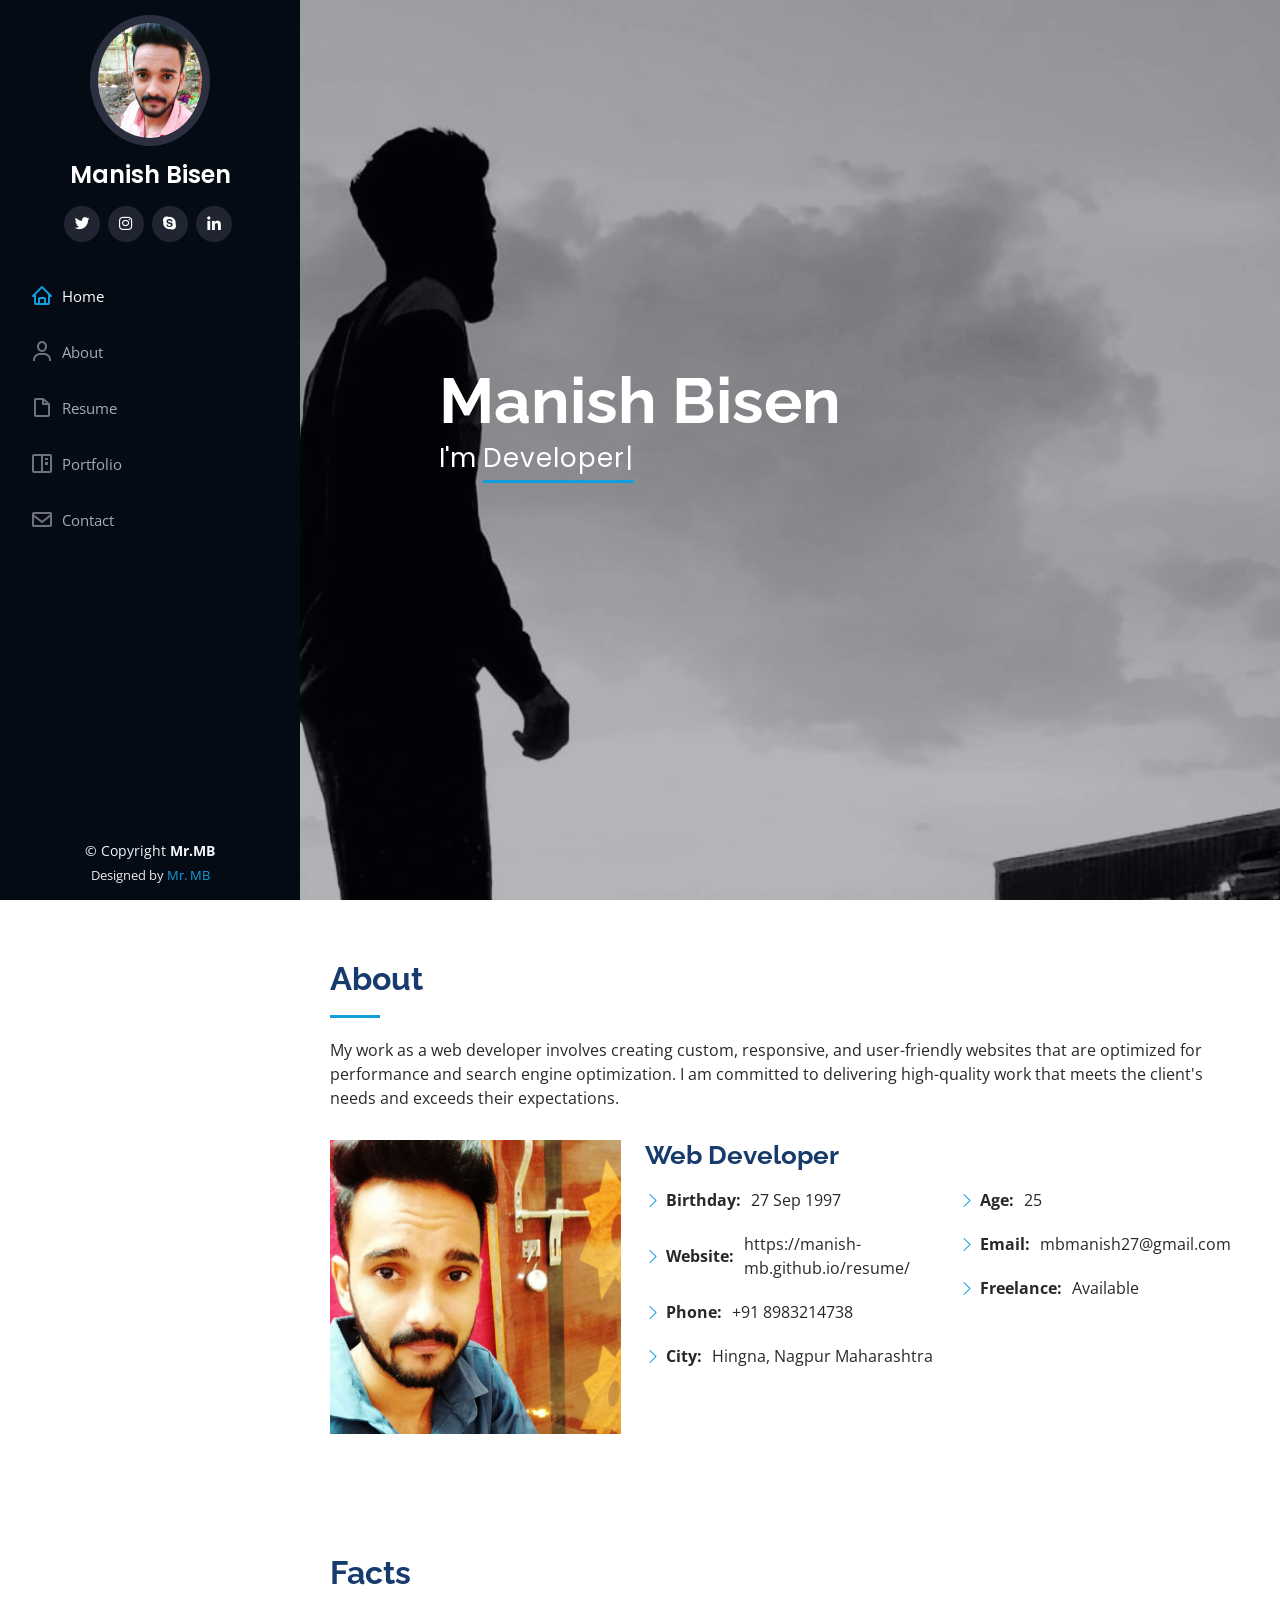
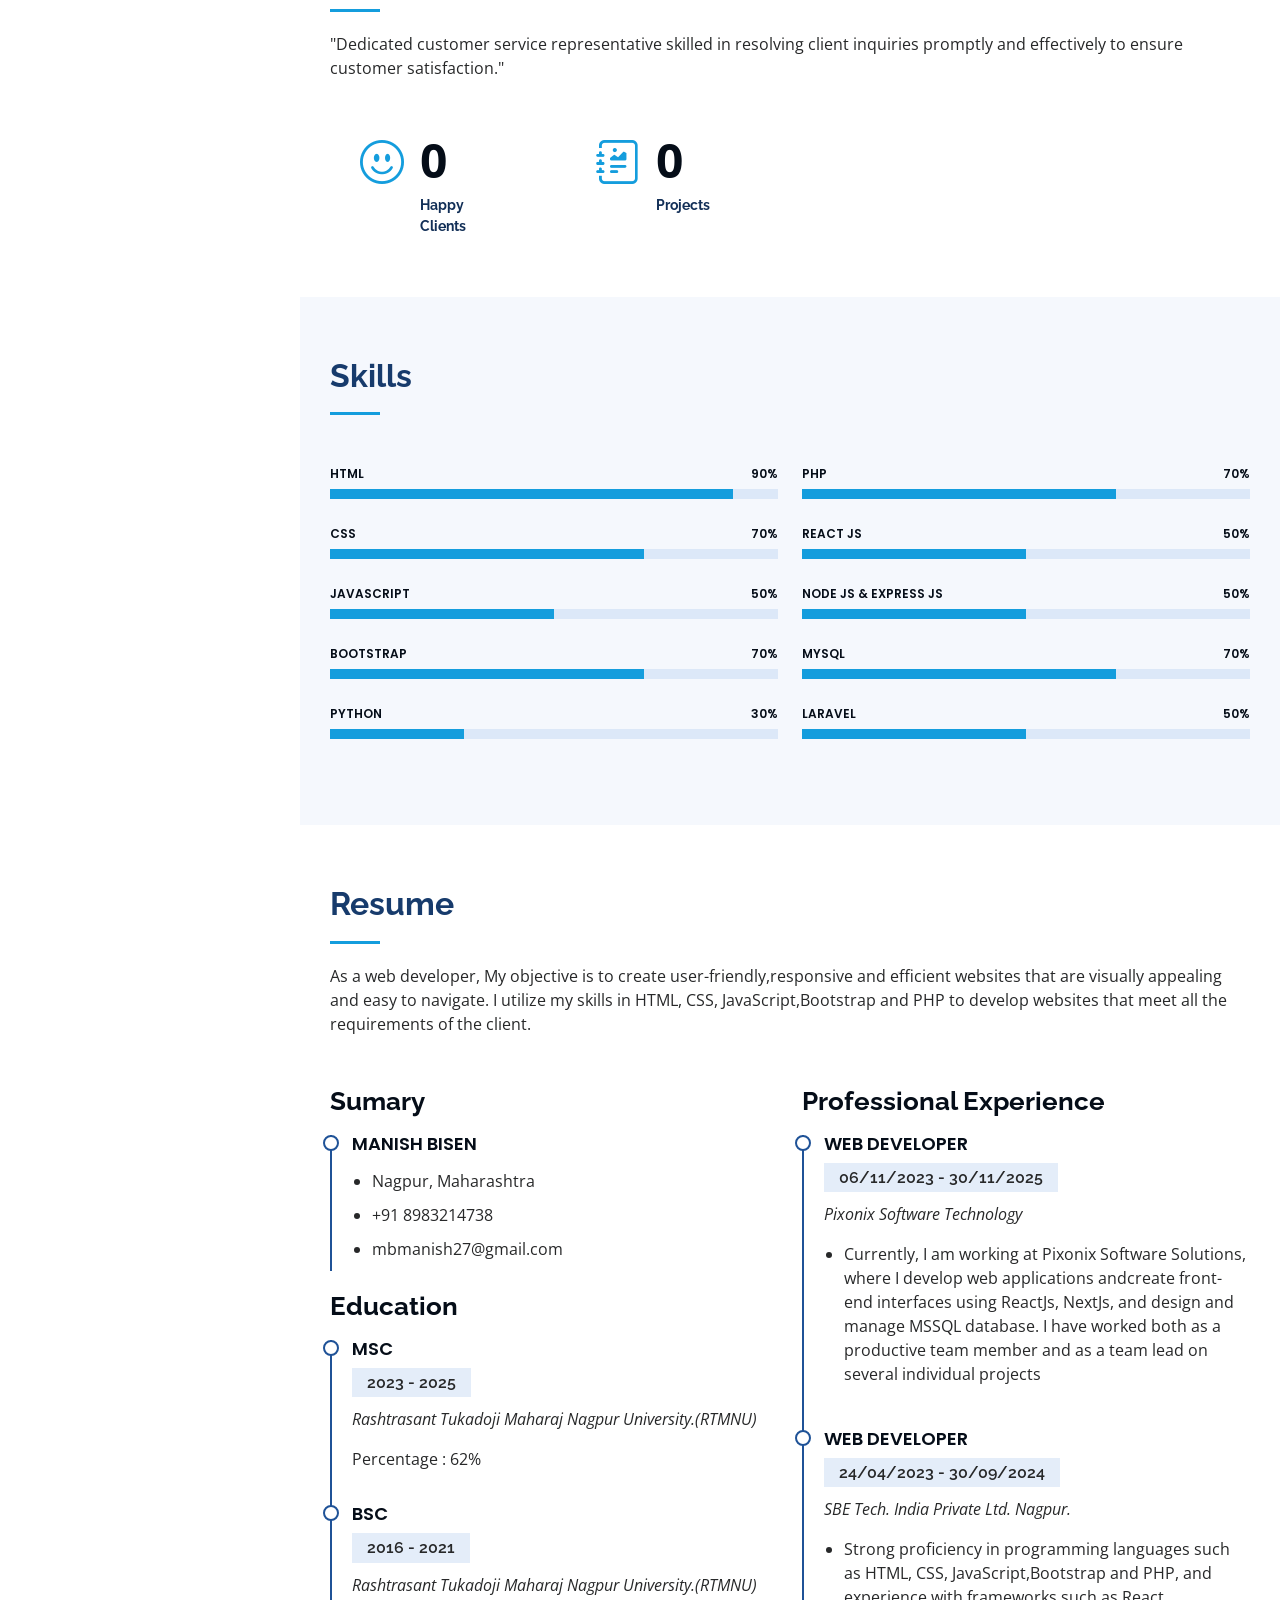
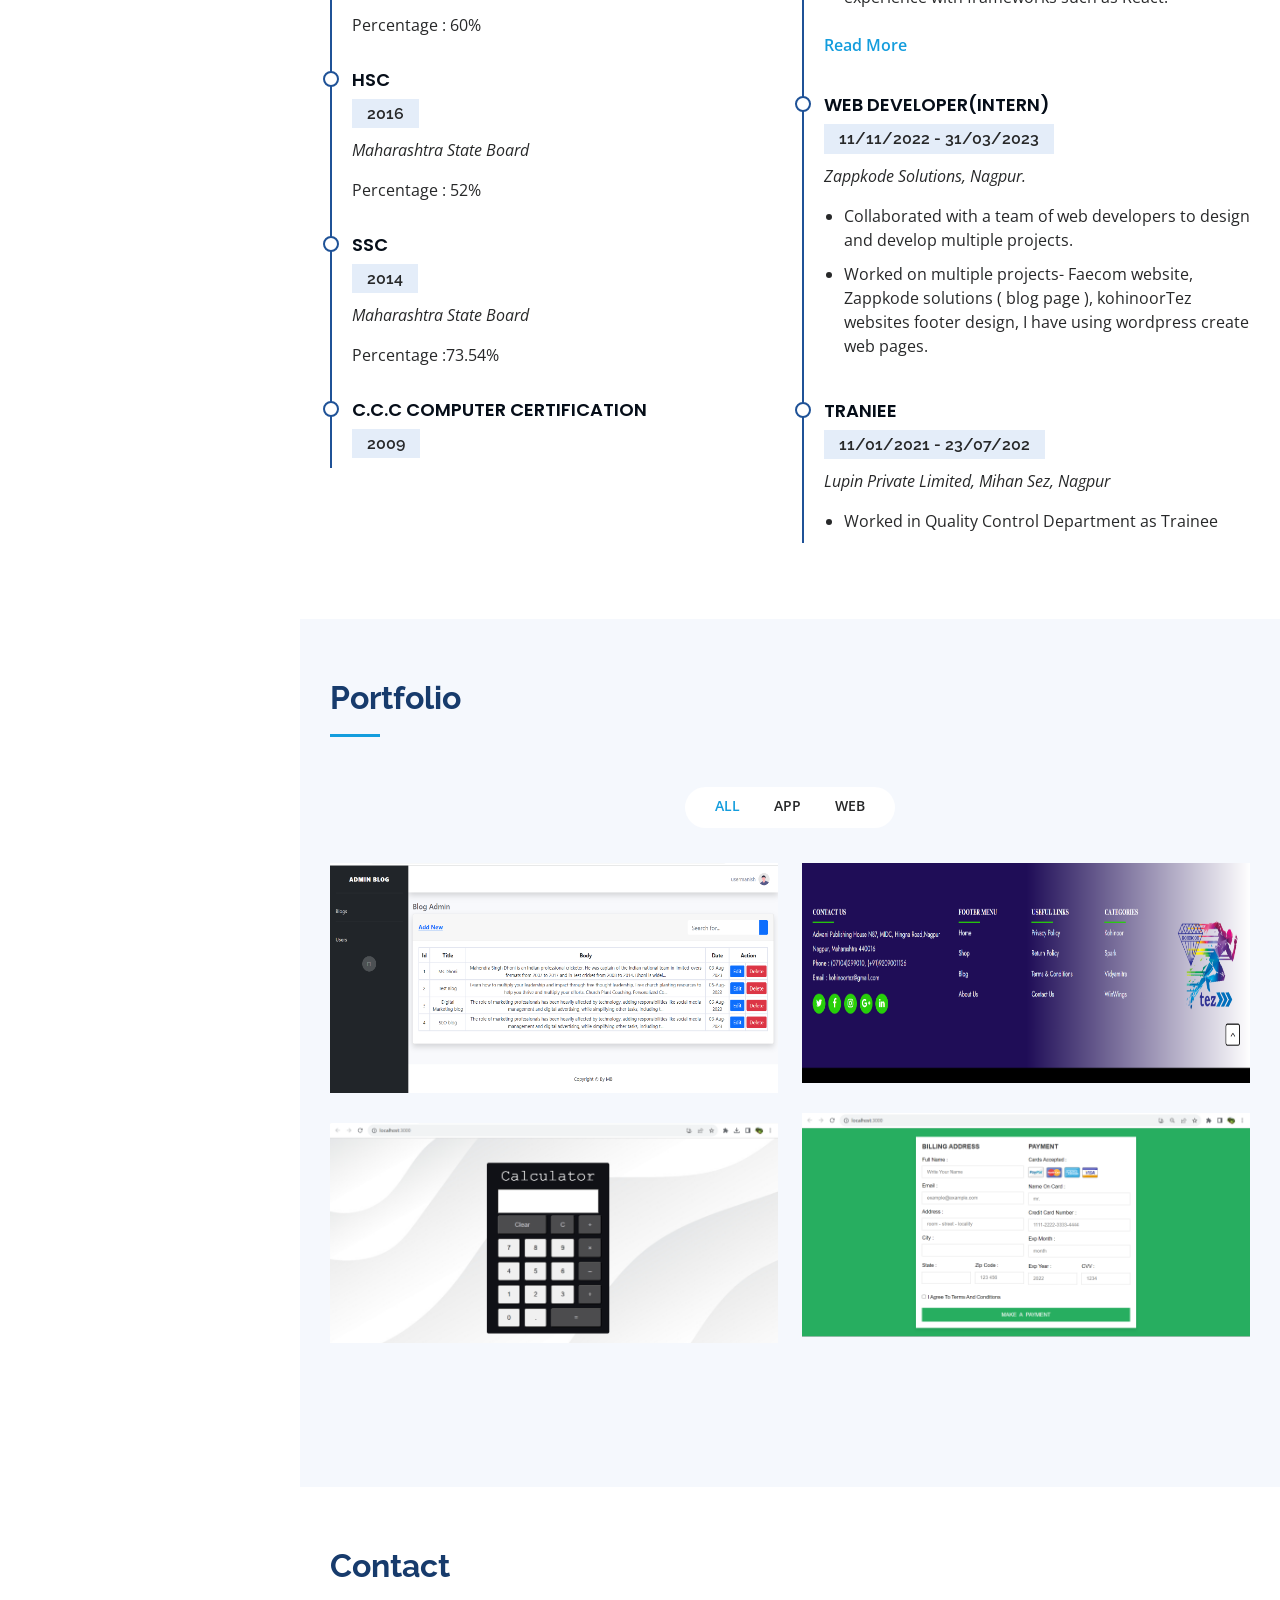
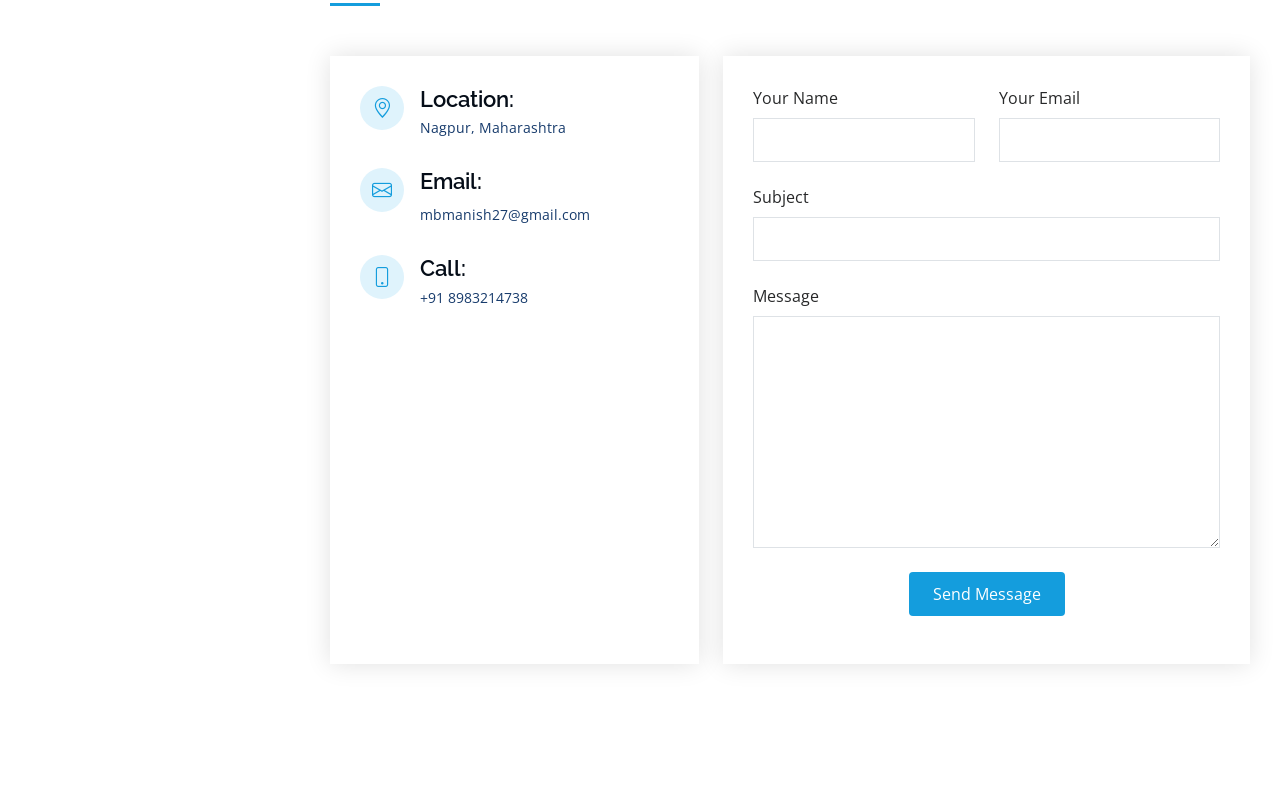
==== index.html @ 781cf6ee "new read more button add" ====
<!DOCTYPE html>
<html lang="en">

<head>
  <meta charset="utf-8">
  <meta content="width=device-width, initial-scale=1.0" name="viewport">

  <title>Manish Bisen Portfolio</title>
  <meta content="" name="description">
  <meta content="" name="keywords">

  <!-- Favicons -->
  <link href="./assets/img/manilogo.png" rel="icon">
  <link href="./assets/img/manilogo.png" rel="apple-touch-icon">

  <!-- Google Fonts -->
  <link
    href="https://fonts.googleapis.com/css?family=Open+Sans:300,300i,400,400i,600,600i,700,700i|Raleway:300,300i,400,400i,500,500i,600,600i,700,700i|Poppins:300,300i,400,400i,500,500i,600,600i,700,700i"
    rel="stylesheet">

  <!-- Vendor CSS Files -->
  <link href="assets/vendor/aos/aos.css" rel="stylesheet">
  <link href="assets/vendor/bootstrap/css/bootstrap.min.css" rel="stylesheet">
  <link href="assets/vendor/bootstrap-icons/bootstrap-icons.css" rel="stylesheet">
  <link href="assets/vendor/boxicons/css/boxicons.min.css" rel="stylesheet">
  <link href="assets/vendor/glightbox/css/glightbox.min.css" rel="stylesheet">
  <link href="assets/vendor/swiper/swiper-bundle.min.css" rel="stylesheet">

  <!-- Template Main CSS File -->
  <link href="assets/css/style.css" rel="stylesheet">


</head>

<body>

  <!-- ======= Mobile nav toggle button ======= -->
  <i class="bi bi-list mobile-nav-toggle d-xl-none"></i>

  <!-- ======= Header ======= -->
  <header id="header">
    <div class="d-flex flex-column">

      <div class="profile">
        <img src="assets/img/mani1.jpg" alt="" class="img-fluid rounded-circle">
        <h1 class="text-light"><a href="index.html">Manish Bisen</a></h1>
        <div class="social-links mt-3 text-center">
          <a href="#" class="twitter"><i class="bx bxl-twitter"></i></a>
          <a href="#" class="instagram"><i class="bx bxl-instagram"></i></a>
          <a href="#" class="google-plus"><i class="bx bxl-skype"></i></a>
          <a href="https://www.linkedin.com/in/manish-bisen-a45ab424a/" class="linkedin"><i
              class="bx bxl-linkedin"></i></a>
        </div>
      </div>

      <nav id="navbar" class="nav-menu navbar">
        <ul>
          <li><a href="#hero" class="nav-link scrollto active"><i class="bx bx-home"></i> <span>Home</span></a></li>
          <li><a href="#about" class="nav-link scrollto"><i class="bx bx-user"></i> <span>About</span></a></li>
          <li><a href="#resume" class="nav-link scrollto"><i class="bx bx-file-blank"></i> <span>Resume</span></a></li>
          <li><a href="#portfolio" class="nav-link scrollto"><i class="bx bx-book-content"></i>
              <span>Portfolio</span></a></li>
          <li><a href="#contact" class="nav-link scrollto"><i class="bx bx-envelope"></i> <span>Contact</span></a></li>
        </ul>
      </nav><!-- .nav-menu -->
    </div>
  </header><!-- End Header -->

  <!-- ======= Hero Section ======= -->
  <section id="hero" class="d-flex flex-column justify-content-center align-items-center">
    <div class="hero-container" data-aos="fade-in">
      <h1>Manish Bisen</h1>
      <p>I'm <span class="typed" data-typed-items=" Developer, Freelancer "></span></p>
    </div>
  </section><!-- End Hero -->

  <main id="main">

    <!-- ======= About Section ======= -->
    <section id="about" class="about">
      <div class="container">

        <div class="section-title">
          <h2>About</h2>
          <p>My work as a web developer involves creating custom, responsive, and user-friendly websites that are
            optimized for performance and search engine optimization. I am committed to delivering high-quality work
            that meets the client's needs and exceeds their expectations.</p>
        </div>

        <div class="row">
          <div class="col-lg-4" data-aos="fade-right">
            <img src="assets/img/img.jpg" class="img-fluid" alt="" style="height">
          </div>
          <div class="col-lg-8 pt-4 pt-lg-0 content" data-aos="fade-left">
            <h3> Web Developer</h3>
            <p class="fst-italic">

            </p>
            <div class="row">
              <div class="col-lg-6">
                <ul>
                  <li><i class="bi bi-chevron-right"></i> <strong>Birthday:</strong> <span>27 Sep 1997</span></li>
                  <li><i class="bi bi-chevron-right"></i> <strong>Website:</strong>
                    <span>https://manish-mb.github.io/resume/</span></li>
                  <li><i class="bi bi-chevron-right"></i> <strong>Phone:</strong> <span>+91 8983214738</span></li>
                  <li><i class="bi bi-chevron-right"></i> <strong>City:</strong> <span>Hingna, Nagpur Maharashtra</span>
                  </li>
                </ul>
              </div>
              <div class="col-lg-6">
                <ul>
                  <li><i class="bi bi-chevron-right"></i> <strong>Age:</strong> <span>25</span></li>
                  <!-- <li><i class="bi bi-chevron-right"></i> <strong>Degree:</strong> <span>Bsc</span></li> -->
                  <li><i class="bi bi-chevron-right"></i> <strong>Email:</strong><span>mbmanish27@gmail.com</span></li>
                  <li><i class="bi bi-chevron-right"></i> <strong>Freelance:</strong> <span>Available</span></li>
                </ul>
              </div>
            </div>
            <p>

            </p>
          </div>
        </div>

      </div>
    </section><!-- End About Section -->

    <!-- ======= Facts Section ======= -->
    <section id="facts" class="facts">
      <div class="container">

        <div class="section-title">
          <h2>Facts</h2>
          <p>"Dedicated customer service representative skilled in resolving client inquiries promptly and effectively
            to ensure customer satisfaction." </p>
        </div>

        <div class="row no-gutters">

          <div class="col-lg-3 col-md-6 d-md-flex align-items-md-stretch" data-aos="fade-up">
            <div class="count-box">
              <i class="bi bi-emoji-smile"></i>
              <span data-purecounter-start="0" data-purecounter-end="12" data-purecounter-duration="1"
                class="purecounter"></span>
              <p><strong>Happy Clients</strong></p>
            </div>
          </div>

          <div class="col-lg-3 col-md-6 d-md-flex align-items-md-stretch" data-aos="fade-up" data-aos-delay="100">
            <div class="count-box">
              <i class="bi bi-journal-richtext"></i>
              <span data-purecounter-start="0" data-purecounter-end="7" data-purecounter-duration="1"
                class="purecounter"></span>
              <p><strong>Projects</strong> </p>
            </div>
          </div>


        </div>

      </div>
    </section><!-- End Facts Section -->

    <!-- ======= Skills Section ======= -->
    <section id="skills" class="skills section-bg">
      <div class="container">

        <div class="section-title">
          <h2>Skills</h2>
          <p></p>
        </div>

        <div class="row skills-content">

          <div class="col-lg-6" data-aos="fade-up">

            <div class="progress">
              <span class="skill">HTML <i class="val">90%</i></span>
              <div class="progress-bar-wrap">
                <div class="progress-bar" role="progressbar" aria-valuenow="90" aria-valuemin="0" aria-valuemax="100">
                </div>
              </div>
            </div>

            <div class="progress">
              <span class="skill">CSS <i class="val">70%</i></span>
              <div class="progress-bar-wrap">
                <div class="progress-bar" role="progressbar" aria-valuenow="70" aria-valuemin="0" aria-valuemax="100">
                </div>
              </div>
            </div>

            <div class="progress">
              <span class="skill">JavaScript <i class="val">50%</i></span>
              <div class="progress-bar-wrap">
                <div class="progress-bar" role="progressbar" aria-valuenow="50" aria-valuemin="0" aria-valuemax="100">
                </div>
              </div>
            </div>

            <div class="progress">
              <span class="skill">Bootstrap <i class="val">70%</i></span>
              <div class="progress-bar-wrap">
                <div class="progress-bar" role="progressbar" aria-valuenow="70" aria-valuemin="0" aria-valuemax="100">
                </div>
              </div>
            </div>

            <div class="progress">
              <span class="skill">Python <i class="val">30%</i></span>
              <div class="progress-bar-wrap">
                <div class="progress-bar" role="progressbar" aria-valuenow="30" aria-valuemin="0" aria-valuemax="100">
                </div>
              </div>
            </div>

          </div>

          <div class="col-lg-6" data-aos="fade-up" data-aos-delay="100">

            <div class="progress">
              <span class="skill">PHP <i class="val">70%</i></span>
              <div class="progress-bar-wrap">
                <div class="progress-bar" role="progressbar" aria-valuenow="70" aria-valuemin="0" aria-valuemax="100">
                </div>
              </div>
            </div>

            <div class="progress">
              <span class="skill">React Js<i class="val">50%</i></span>
              <div class="progress-bar-wrap">
                <div class="progress-bar" role="progressbar" aria-valuenow="50" aria-valuemin="0" aria-valuemax="100">
                </div>
              </div>
            </div>

            <div class="progress">
              <span class="skill">Node Js & Express Js <i class="val">50%</i></span>
              <div class="progress-bar-wrap">
                <div class="progress-bar" role="progressbar" aria-valuenow="50" aria-valuemin="0" aria-valuemax="100">
                </div>
              </div>
            </div>

            <div class="progress">
              <span class="skill">MySql<i class="val">70%</i></span>
              <div class="progress-bar-wrap">
                <div class="progress-bar" role="progressbar" aria-valuenow="70" aria-valuemin="0" aria-valuemax="100">
                </div>
              </div>
            </div>

            <div class="progress">
              <span class="skill">Laravel<i class="val">50%</i></span>
              <div class="progress-bar-wrap">
                <div class="progress-bar" role="progressbar" aria-valuenow="50" aria-valuemin="0" aria-valuemax="100">
                </div>
              </div>
            </div>

          </div>

        </div>

      </div>
    </section><!-- End Skills Section -->

    <!-- ======= Resume Section ======= -->
    <section id="resume" class="resume">
      <div class="container">

        <div class="section-title">
          <h2>Resume</h2>
          <p>As a web developer, My objective is to create user-friendly,responsive and efficient websites that are
            visually appealing and easy to navigate. I utilize my skills in HTML, CSS, JavaScript,Bootstrap and PHP to
            develop websites that meet all the requirements of the client. </p>
        </div>

        <div class="row">
          <div class="col-lg-6" data-aos="fade-up">
            <h3 class="resume-title">Sumary</h3>
            <div class="resume-item pb-0">
              <h4>Manish Bisen</h4>
              <p><em></em></p>
              <ul>
                <li>Nagpur, Maharashtra</li>
                <li>+91 8983214738</li>
                <li>mbmanish27@gmail.com</li>
              </ul>
            </div>

            <h3 class="resume-title">Education</h3>
            <div class="resume-item">
              <h4>Msc </h4>
              <h5>2023 - 2025</h5>
              <p><em>Rashtrasant Tukadoji Maharaj Nagpur University.(RTMNU)</em></p>
              <p> Percentage : 62%</p>
            </div>
            <div class="resume-item">
              <h4>Bsc </h4>
              <h5>2016 - 2021</h5>
              <p><em>Rashtrasant Tukadoji Maharaj Nagpur University.(RTMNU)</em></p>
              <p> Percentage : 60%</p>
            </div>
            <div class="resume-item">
              <h4>HSC </h4>
              <h5>2016</h5>
              <p><em>Maharashtra State Board</em></p>
              <p> Percentage : 52%</p>
            </div>
            <div class="resume-item">
              <h4>SSC </h4>
              <h5>2014</h5>
              <p><em>Maharashtra State Board</em></p>
              <p> Percentage :73.54%</p>
            </div>
            <div class="resume-item">
              <h4>C.C.C Computer Certification</h4>
              <h5>2009</h5>
              <p><em></em></p>
              <p> </p>
            </div>
          </div>
          <div class="col-lg-6" data-aos="fade-up" data-aos-delay="100">
            <h3 class="resume-title">Professional Experience</h3>
            <div class="resume-item">
              <h4>Web Developer</h4>
              <h5>06/11/2023 - 30/11/2025</h5>
              <p><em>Pixonix Software Technology</em></p>
              <ul>
                <li>Currently, I am working at Pixonix Software Solutions, where I develop web applications andcreate
                  front-end interfaces using ReactJs, NextJs, and design and manage MSSQL database. I have worked both
                  as a productive team member and as a team lead on several individual projects </li>
                <!-- <li> Practicing in and Utilized PHP freamworks such as Laravel. </li>
                <li>Expertise in creating custom websites, including e-commerce sites, landing pages, portfolios, and blogs/blog pages, and developing responsive designs that are optimized for all devices.</li>
                <li>Passion for staying up-to-date with the latest web development trends and technologies, including emerging programming languages, frameworks, and design patterns.</li> -->
              </ul>
            </div>
            <div class="resume-item">
              <h4>Web Developer</h4>
              <h5>24/04/2023 - 30/09/2024</h5>
              <p><em>SBE Tech. India Private Ltd. Nagpur.</em></p>
              <ul id="experienceDetails" class="read-more-content">
                <li>Strong proficiency in programming languages such as HTML, CSS, JavaScript,Bootstrap and PHP, and
                  experience with frameworks such as React. </li>
                <li> Practicing in and Utilized PHP freamworks such as Laravel.</li>
                <li>Expertise in creating custom websites, including e-commerce sites, landing pages, portfolios, and
                  blogs/blog pages, and developing responsive designs that are optimized for all devices.</li>
                <li>Passion for staying up-to-date with the latest web development trends and technologies, including
                  emerging programming languages, frameworks, and design patterns.</li> 
              </ul>
              <p type="button" id="readMoreBtn" class="read-more-btn" aria-expanded="false"
                  aria-controls="experienceDetails" style="color: #149ddd;">
                  Read More
                </p>
            </div>
            <div class="resume-item">
              <h4>Web Developer(Intern)</h4>
              <h5>11/11/2022 - 31/03/2023</h5>
              <p><em>Zappkode Solutions, Nagpur.</em></p>
              <ul>
                <li> Collaborated with a team of web developers to design and develop multiple
                  projects.</li>
                <li> Worked on multiple projects- Faecom website,
                  Zappkode solutions ( blog page ), kohinoorTez websites footer design, I have using wordpress create
                  web pages. </li>
              </ul>
            </div>
            <div class="resume-item">
              <h4>Traniee</h4>
              <h5>11/01/2021 - 23/07/202</h5>
              <p><em>Lupin Private Limited, Mihan Sez, Nagpur</em></p>
              <ul>
                <li>Worked in Quality Control Department as Trainee</li>
              </ul>
            </div>
          </div>
        </div>

      </div>
    </section><!-- End Resume Section -->

    <!-- ======= Portfolio Section ======= -->
    <section id="portfolio" class="portfolio section-bg">
      <div class="container">

        <div class="section-title">
          <h2>Portfolio</h2>
          <p></p>
        </div>

        <div class="row" data-aos="fade-up">
          <div class="col-lg-12 d-flex justify-content-center">
            <ul id="portfolio-flters">
              <li data-filter="*" class="filter-active">All</li>
              <li data-filter=".filter-app">App</li>

              <li data-filter=".filter-web">Web</li>
            </ul>
          </div>
        </div>

        <div class="row portfolio-container" data-aos="fade-up" data-aos-delay="100">

          <div class="col-lg-6 col-md-6 portfolio-item filter-app">
            <div class="portfolio-wrap">
              <img src="assets/img/portfolio/admin-dashboard.png" class="img-fluid" alt=""
                style="width: 700px; height: 230px;">
              <div class="portfolio-links">
                <a href="assets/img/portfolio/portfolio-1.jpg" data-gallery="portfolioGallery"
                  class="portfolio-lightbox" title="App 1"><i class="bx bx-plus"></i></a>
                <a href="portfolio-details.html" title="More Details"><i class="bx bx-link"></i></a>
              </div>
            </div>
          </div>

          <!-- <div class="col-lg-4 col-md-6 portfolio-item filter-web">
            <div class="portfolio-wrap">
              <img src="assets/img/portfolio/portfolio-2.jpg" class="img-fluid" alt="">
              <div class="portfolio-links">
                <a href="assets/img/portfolio/portfolio-2.jpg" data-gallery="portfolioGallery" class="portfolio-lightbox" title="Web 3"><i class="bx bx-plus"></i></a>
                <a href="portfolio-details.html" title="More Details"><i class="bx bx-link"></i></a>
              </div>
            </div>
          </div> -->

          <div class="col-lg-6 col-md-6 portfolio-item filter-app">
            <div class="portfolio-wrap">
              <img src="assets/img/portfolio/kohinoortez-footer.png" class="img-fluid" alt="" style="height: 220px;">
              <div class="portfolio-links">
                <a href="" data-gallery="portfolioGallery" class="portfolio-lightbox" title="App 2"><i
                    class="bx bx-plus"></i></a>
                <a href="https://kohinoortez.com/" title="More Details"><i class="bx bx-link"></i></a>
              </div>
            </div>
          </div>

          <div class="col-lg-6 col-md-6 portfolio-item filter-card">
            <div class="portfolio-wrap">
              <img src="assets/img/portfolio/react-invoice.png" class="img-fluid" alt="">
              <div class="portfolio-links">
                <a href="" data-gallery="portfolioGallery" class="portfolio-lightbox" title="Card 2"><i
                    class="bx bx-plus"></i></a>
                <a href="" title="More Details"><i class="bx bx-link"></i></a>
              </div>
            </div>
          </div>

          <div class="col-lg-6 col-md-6 portfolio-item filter-web">
            <div class="portfolio-wrap">
              <img src="assets/img/portfolio/react-calculator.png" class="img-fluid" alt=""
                style="width: 600px; height: 220px;">
              <div class="portfolio-links">
                <a href="assets/img/portfolio/react-calculator.png" data-gallery="portfolioGallery"
                  class="portfolio-lightbox" title="App 2"><i class="bx bx-plus"></i></a>
                <a href="https://react-js-calculator-beige.vercel.app/" target="_blank" title="More Details"><i
                    class="bx bx-link"></i></a>
              </div>
            </div>
          </div>

          <!--  <div class="col-lg-4 col-md-6 portfolio-item filter-app">
            <div class="portfolio-wrap">
              <img src="assets/img/portfolio/" class="img-fluid" alt="">
              <div class="portfolio-links">
                <a href="assets/img/portfolio/portfolio-6.jpg" data-gallery="portfolioGallery" class="portfolio-lightbox" title="App 3"><i class="bx bx-plus"></i></a>
                <a href="portfolio-details.html" title="More Details"><i class="bx bx-link"></i></a>
              </div>
            </div>
          </div> -->

          <div class="col-lg-4 col-md-6 portfolio-item filter-card">
            <div class="portfolio-wrap">
              <img src="assets/img/portfolio/" class="img-fluid" alt="">
              <div class="portfolio-links">
                <a href="assets/img/portfolio/portfolio-7.jpg" data-gallery="portfolioGallery"
                  class="portfolio-lightbox" title="Card 1"><i class="bx bx-plus"></i></a>
                <a href="portfolio-details.html" title="More Details"><i class="bx bx-link"></i></a>
              </div>
            </div>
          </div>

          <!-- <div class="col-lg-4 col-md-6 portfolio-item filter-card">
            <div class="portfolio-wrap">
              <img src="assets/img/portfolio/" class="img-fluid" alt="">
              <div class="portfolio-links">
                <a href="assets/img/portfolio/portfolio-8.jpg" data-gallery="portfolioGallery" class="portfolio-lightbox" title="Card 3"><i class="bx bx-plus"></i></a>
                <a href="portfolio-details.html" title="More Details"><i class="bx bx-link"></i></a>
              </div>
            </div>
          </div> -->

          <div class="col-lg-4 col-md-6 portfolio-item filter-web">
            <div class="portfolio-wrap">
              <img src="assets/img/portfolio/" class="img-fluid" alt="">
              <div class="portfolio-links">
                <a href="assets/img/portfolio/portfolio-9.jpg" data-gallery="portfolioGallery"
                  class="portfolio-lightbox" title="Web 3"><i class="bx bx-plus"></i></a>
                <a href="portfolio-details.html" title="More Details"><i class="bx bx-link"></i></a>
              </div>
            </div>
          </div>

        </div>

      </div>
    </section><!-- End Portfolio Section -->


    <!-- ======= Contact Section ======= -->
    <section id="contact" class="contact">
      <div class="container">

        <div class="section-title">
          <h2>Contact</h2>
          <p></p>
        </div>

        <div class="row" data-aos="fade-in">

          <div class="col-lg-5 d-flex align-items-stretch">
            <div class="info">
              <div class="address">
                <i class="bi bi-geo-alt"></i>
                <h4>Location:</h4>
                <p>Nagpur, Maharashtra</p>
              </div>

              <div class="email">
                <i class="bi bi-envelope"></i>
                <h4>Email:</h4>
                <p>mbmanish27@gmail.com</p>
              </div>

              <div class="phone">
                <i class="bi bi-phone"></i>
                <h4>Call:</h4>
                <p>+91 8983214738</p>
              </div>


              <!-- <iframe src="" width="600" height="450" style="border:0;" allowfullscreen="" loading="lazy" referrerpolicy="no-referrer-when-downgrade"></iframe> -->

              <iframe
                src="https://www.google.com/maps/embed?pb=!1m17!1m12!1m3!1d3723.129860409622!2d78.9594320752577!3d21.06747498059153!2m3!1f0!2f0!3f0!3m2!1i1024!2i768!4f13.1!3m2!1m1!2zMjHCsDA0JzAyLjkiTiA3OMKwNTcnNDMuMiJF!5e0!3m2!1sen!2sin!4v1690963835988!5m2!1sen!2sin"
                frameborder="0" style="border:0; width: 100%; height: 290px;" allowfullscreen></iframe>
            </div>

          </div>

          <div class="col-lg-7 mt-5 mt-lg-0 d-flex align-items-stretch">
            <form action="javascript:void(0)" method="post" role="form" class="php-email-form">
              <div class="row">
                <div class="form-group col-md-6">
                  <label for="name">Your Name</label>
                  <input type="text" name="name" class="form-control" id="name" required>
                </div>
                <div class="form-group col-md-6">
                  <label for="name">Your Email</label>
                  <input type="email" class="form-control" name="email" id="email" required>
                </div>
              </div>
              <div class="form-group">
                <label for="name">Subject</label>
                <input type="text" class="form-control" name="subject" id="subject" required>
              </div>
              <div class="form-group">
                <label for="name">Message</label>
                <textarea class="form-control" name="message" id="message" rows="10" required></textarea>
              </div>
              <div class="my-3">
                <div id="success-alert" class="alert alert-success" style="display: none;">
                  Your message has been sent.<strong> Thank you!</strong>
                </div>
              </div>
              <div class="text-center"><button type="submit" value="submit" onclick="sendmail()">Send Message</button>
              </div>
            </form>
          </div>

        </div>

      </div>
    </section><!-- End Contact Section -->

  </main><!-- End #main -->

  <!-- ======= Footer ======= -->
  <footer id="footer">
    <div class="container">
      <div class="copyright">
        &copy; Copyright <strong><span>Mr.MB</span></strong>
      </div>
      <div class="credits">
        Designed by <a href="https://bootstrapmade.com/">Mr. MB</a>
      </div>
    </div>
  </footer><!-- End  Footer -->

  <a href="#" class="back-to-top d-flex align-items-center justify-content-center"><i
      class="bi bi-arrow-up-short"></i></a>

  <!-- Vendor JS Files -->
  <script src="assets/vendor/purecounter/purecounter_vanilla.js"></script>
  <script src="assets/vendor/aos/aos.js"></script>
  <script src="assets/vendor/bootstrap/js/bootstrap.bundle.min.js"></script>
  <script src="assets/vendor/glightbox/js/glightbox.min.js"></script>
  <script src="assets/vendor/isotope-layout/isotope.pkgd.min.js"></script>
  <script src="assets/vendor/swiper/swiper-bundle.min.js"></script>
  <script src="assets/vendor/typed.js/typed.umd.js"></script>
  <script src="assets/vendor/waypoints/noframework.waypoints.js"></script>
  <script src="assets/vendor/php-email-form/validate.js"></script>

  <!-- Template Main JS File -->
  <script src="assets/js/main.js"></script>

  <script src="https://smtpjs.com/v3/smtp.js">
  </script>
<!-- read more button css -->
 <script>
  const readMoreBtn = document.getElementById("readMoreBtn");
  const experienceDetails = document.getElementById("experienceDetails");

  readMoreBtn.addEventListener("click", function () {
    const isExpanded = experienceDetails.classList.toggle("expanded");

    readMoreBtn.textContent = isExpanded ? "Read Less" : "Read More";
    readMoreBtn.setAttribute("aria-expanded", isExpanded);
  });
</script>



  <script>
    function sendmail() {
      let name = document.getElementById("name").value;
      let email = document.getElementById("email").value;
      let subject = document.getElementById("subject").value;
      let message = document.getElementById("message").value;

      var body = 'Name: ' + name + ' <br> Email: ' + email + ' <br> Subject: ' + subject + ' <br> Message: ' + message;

      Email.send({
        Host: "smtp.elasticemail.com",
        Username: "manishbisenmanish27@gmail.com",
        Password: "BDFBDFD3E8FD78EB28A2057E22A55B718B93",
        To: 'manishmb2797@gmail.com',
        From: "manishbisenmanish27@gmail.com",
        Subject: "For Contact",
        Body: body
      }).then(function (message) {

        alert("Email sent successfully!");

        window.location.href = 'https://manish-mb.github.io/resume/';
      });

    } 
  </script>

</body>

</html>
---- assets/css/style.css ----
/*--------------------------------------------------------------
# General
--------------------------------------------------------------*/
body {
  font-family: "Open Sans", sans-serif;
  color: #272829;
}

a {
  color: #149ddd;
  text-decoration: none;
}

a:hover {
  color: #37b3ed;
  text-decoration: none;
}

h1,
h2,
h3,
h4,
h5,
h6 {
  font-family: "Raleway", sans-serif;
}

/*--------------------------------------------------------------
# Back to top button
--------------------------------------------------------------*/
.back-to-top {
  position: fixed;
  visibility: hidden;
  opacity: 0;
  right: 15px;
  bottom: 15px;
  z-index: 996;
  background: #149ddd;
  width: 40px;
  height: 40px;
  border-radius: 50px;
  transition: all 0.4s;
}

.back-to-top i {
  font-size: 28px;
  color: #fff;
  line-height: 0;
}

.back-to-top:hover {
  background: #2eafec;
  color: #fff;
}

.back-to-top.active {
  visibility: visible;
  opacity: 1;
}

/*--------------------------------------------------------------
# Header
--------------------------------------------------------------*/
#header {
  position: fixed;
  top: 0;
  left: 0;
  bottom: 0;
  width: 300px;
  transition: all ease-in-out 0.5s;
  z-index: 9997;
  transition: all 0.5s;
  padding: 0 15px;
  background: #040b14;
  overflow-y: auto;
}

#header .profile img {
  margin: 15px auto;
  display: block;
  width: 120px;
  border: 8px solid #2c2f3f;
}

#header .profile h1 {
  font-size: 24px;
  margin: 0;
  padding: 0;
  font-weight: 600;
  -moz-text-align-last: center;
  text-align-last: center;
  font-family: "Poppins", sans-serif;
}

#header .profile h1 a,
#header .profile h1 a:hover {
  color: #fff;
  text-decoration: none;
}

#header .profile .social-links a {
  font-size: 18px;
  display: inline-block;
  background: #212431;
  color: #fff;
  line-height: 1;
  padding: 8px 0;
  margin-right: 4px;
  border-radius: 50%;
  text-align: center;
  width: 36px;
  height: 36px;
  transition: 0.3s;
}

#header .profile .social-links a:hover {
  background: #149ddd;
  color: #fff;
  text-decoration: none;
}

#main {
  margin-left: 300px;
}

.container,
.container-fluid {
  padding-left: 30px;
  padding-right: 30px;
}

@media (max-width: 1199px) {
  #header {
    left: -300px;
  }

  #main {
    margin-left: 0;
  }

  .container,
  .container-fluid {
    padding-left: 12px;
    padding-right: 12px;
  }
}

/*--------------------------------------------------------------
# Navigation Menu
--------------------------------------------------------------*/
/* Desktop Navigation */
.nav-menu {
  padding: 30px 0 0 0;
}

.nav-menu * {
  margin: 0;
  padding: 0;
  list-style: none;
}

.nav-menu>ul>li {
  position: relative;
  white-space: nowrap;
}

.nav-menu a,
.nav-menu a:focus {
  display: flex;
  align-items: center;
  color: #a8a9b4;
  padding: 12px 15px;
  margin-bottom: 8px;
  transition: 0.3s;
  font-size: 15px;
}

.nav-menu a i,
.nav-menu a:focus i {
  font-size: 24px;
  padding-right: 8px;
  color: #6f7180;
}

.nav-menu a:hover,
.nav-menu .active,
.nav-menu .active:focus,
.nav-menu li:hover>a {
  text-decoration: none;
  color: #fff;
}

.nav-menu a:hover i,
.nav-menu .active i,
.nav-menu .active:focus i,
.nav-menu li:hover>a i {
  color: #149ddd;
}

/* Mobile Navigation */
.mobile-nav-toggle {
  position: fixed;
  right: 15px;
  top: 15px;
  z-index: 9998;
  border: 0;
  font-size: 24px;
  transition: all 0.4s;
  outline: none !important;
  background-color: #149ddd;
  color: #fff;
  width: 40px;
  height: 40px;
  display: inline-flex;
  align-items: center;
  justify-content: center;
  line-height: 0;
  border-radius: 50px;
  cursor: pointer;
}

.mobile-nav-active {
  overflow: hidden;
}

.mobile-nav-active #header {
  left: 0;
}

/*--------------------------------------------------------------
# Hero Section
--------------------------------------------------------------*/
#hero {
  width: 100%;
  height: 100vh;
  background: url("../img/mani-background.jpg") top center;
  background-size: cover;
  background-repeat: no-repeat;

}

#hero:before {
  content: "";
  background: rgba(5, 13, 24, 0.3);
  position: absolute;
  bottom: 0;
  top: 0;
  left: 0;
  right: 0;
  z-index: 1;
}

#hero .hero-container {
  position: relative;
  z-index: 2;
  min-width: 300px;
}

#hero h1 {
  margin: 0 0 10px 0;
  font-size: 64px;
  font-weight: 700;
  line-height: 56px;
  color: #fff;
}

#hero p {
  color: #fff;
  margin-bottom: 50px;
  font-size: 26px;
  font-family: "Poppins", sans-serif;
}

#hero p span {
  color: #fff;
  padding-bottom: 4px;
  letter-spacing: 1px;
  border-bottom: 3px solid #149ddd;
}

@media (min-width: 1024px) {
  #hero {
    background-attachment: fixed;
  }
}

@media (max-width: 768px) {
  #hero h1 {
    font-size: 28px;
    line-height: 36px;
  }

  #hero h2 {
    font-size: 18px;
    line-height: 24px;
    margin-bottom: 30px;
  }
}

/*--------------------------------------------------------------
# Sections General
--------------------------------------------------------------*/
section {
  padding: 60px 0;
  overflow: hidden;
}

.section-bg {
  background: #f5f8fd;
}

.section-title {
  padding-bottom: 30px;
}

.section-title h2 {
  font-size: 32px;
  font-weight: bold;
  margin-bottom: 20px;
  padding-bottom: 20px;
  position: relative;
  color: #173b6c;
}

.section-title h2::after {
  content: "";
  position: absolute;
  display: block;
  width: 50px;
  height: 3px;
  background: #149ddd;
  bottom: 0;
  left: 0;
}

.section-title p {
  margin-bottom: 0;
}

/*--------------------------------------------------------------
# About
--------------------------------------------------------------*/
.about .content h3 {
  font-weight: 700;
  font-size: 26px;
  color: #173b6c;
}

.about .content ul {
  list-style: none;
  padding: 0;
}

.about .content ul li {
  margin-bottom: 20px;
  display: flex;
  align-items: center;
}

.about .content ul strong {
  margin-right: 10px;
}

.about .content ul i {
  font-size: 16px;
  margin-right: 5px;
  color: #149ddd;
  line-height: 0;
}

.about .content p:last-child {
  margin-bottom: 0;
}

/*--------------------------------------------------------------
# Facts
--------------------------------------------------------------*/
.facts {
  padding-bottom: 30px;
}

.facts .count-box {
  padding: 30px;
  width: 100%;
}

.facts .count-box i {
  display: block;
  font-size: 44px;
  color: #149ddd;
  float: left;
  line-height: 0;
}

.facts .count-box span {
  font-size: 48px;
  line-height: 40px;
  display: block;
  font-weight: 700;
  color: #050d18;
  margin-left: 60px;
}

.facts .count-box p {
  padding: 15px 0 0 0;
  margin: 0 0 0 60px;
  font-family: "Raleway", sans-serif;
  font-size: 14px;
  color: #122f57;
}

.facts .count-box a {
  font-weight: 600;
  display: block;
  margin-top: 20px;
  color: #122f57;
  font-size: 15px;
  font-family: "Poppins", sans-serif;
  transition: ease-in-out 0.3s;
}

.facts .count-box a:hover {
  color: #1f5297;
}

/*--------------------------------------------------------------
# Akills
--------------------------------------------------------------*/
.skills .progress {
  height: 60px;
  display: block;
  background: none;
  border-radius: 0;
}

.skills .progress .skill {
  padding: 0;
  margin: 0 0 6px 0;
  text-transform: uppercase;
  display: block;
  font-weight: 600;
  font-family: "Poppins", sans-serif;
  color: #050d18;
}

.skills .progress .skill .val {
  float: right;
  font-style: normal;
}

.skills .progress-bar-wrap {
  background: #dce8f8;
  height: 10px;
}

.skills .progress-bar {
  width: 1px;
  height: 10px;
  transition: 0.9s;
  background-color: #149ddd;
}

/*--------------------------------------------------------------
# Resume
--------------------------------------------------------------*/
.resume .resume-title {
  font-size: 26px;
  font-weight: 700;
  margin-top: 20px;
  margin-bottom: 20px;
  color: #050d18;
}

.resume .resume-item {
  padding: 0 0 20px 20px;
  margin-top: -2px;
  border-left: 2px solid #1f5297;
  position: relative;
}

.resume .resume-item h4 {
  line-height: 18px;
  font-size: 18px;
  font-weight: 600;
  text-transform: uppercase;
  font-family: "Poppins", sans-serif;
  color: #050d18;
  margin-bottom: 10px;
}

.resume .resume-item h5 {
  font-size: 16px;
  background: #e4edf9;
  padding: 5px 15px;
  display: inline-block;
  font-weight: 600;
  margin-bottom: 10px;
}

.resume .resume-item ul {
  padding-left: 20px;
}

.resume .resume-item ul li {
  padding-bottom: 10px;
}

.resume .resume-item:last-child {
  padding-bottom: 0;
}

.resume .resume-item::before {
  content: "";
  position: absolute;
  width: 16px;
  height: 16px;
  border-radius: 50px;
  left: -9px;
  top: 0;
  background: #fff;
  border: 2px solid #1f5297;
}

/*--------------------------------------------------------------
# Portfolio
--------------------------------------------------------------*/
.portfolio .portfolio-item {
  margin-bottom: 30px;
}

.portfolio #portfolio-flters {
  padding: 0;
  margin: 0 auto 35px auto;
  list-style: none;
  text-align: center;
  background: #fff;
  border-radius: 50px;
  padding: 2px 15px;
}

.portfolio #portfolio-flters li {
  cursor: pointer;
  display: inline-block;
  padding: 10px 15px 8px 15px;
  font-size: 14px;
  font-weight: 600;
  line-height: 1;
  text-transform: uppercase;
  color: #272829;
  margin-bottom: 5px;
  transition: all 0.3s ease-in-out;
}

.portfolio #portfolio-flters li:hover,
.portfolio #portfolio-flters li.filter-active {
  color: #149ddd;
}

.portfolio #portfolio-flters li:last-child {
  margin-right: 0;
}

.portfolio .portfolio-wrap {
  transition: 0.3s;
  position: relative;
  overflow: hidden;
  z-index: 1;
}

.portfolio .portfolio-wrap::before {
  content: "";
  background: rgba(255, 255, 255, 0.5);
  position: absolute;
  left: 0;
  right: 0;
  top: 0;
  bottom: 0;
  transition: all ease-in-out 0.3s;
  z-index: 2;
  opacity: 0;
}

.portfolio .portfolio-wrap .portfolio-links {
  opacity: 1;
  left: 0;
  right: 0;
  bottom: -60px;
  z-index: 3;
  position: absolute;
  transition: all ease-in-out 0.3s;
  display: flex;
  justify-content: center;
}

.portfolio .portfolio-wrap .portfolio-links a {
  color: #fff;
  font-size: 28px;
  text-align: center;
  background: rgba(20, 157, 221, 0.75);
  transition: 0.3s;
  width: 50%;
}

.portfolio .portfolio-wrap .portfolio-links a:hover {
  background: rgba(20, 157, 221, 0.95);
}

.portfolio .portfolio-wrap .portfolio-links a+a {
  border-left: 1px solid #37b3ed;
}

.portfolio .portfolio-wrap:hover::before {
  top: 0;
  left: 0;
  right: 0;
  bottom: 0;
  opacity: 1;
}

.portfolio .portfolio-wrap:hover .portfolio-links {
  opacity: 1;
  bottom: 0;
}

/*--------------------------------------------------------------
# Portfolio Details
--------------------------------------------------------------*/
.portfolio-details {
  padding-top: 40px;
}

.portfolio-details .portfolio-details-slider img {
  width: 100%;
}

.portfolio-details .portfolio-details-slider .swiper-pagination {
  margin-top: 20px;
  position: relative;
}

.portfolio-details .portfolio-details-slider .swiper-pagination .swiper-pagination-bullet {
  width: 12px;
  height: 12px;
  background-color: #fff;
  opacity: 1;
  border: 1px solid #149ddd;
}

.portfolio-details .portfolio-details-slider .swiper-pagination .swiper-pagination-bullet-active {
  background-color: #149ddd;
}

.portfolio-details .portfolio-info {
  padding: 30px;
  box-shadow: 0px 0 30px rgba(5, 13, 24, 0.08);
}

.portfolio-details .portfolio-info h3 {
  font-size: 22px;
  font-weight: 700;
  margin-bottom: 20px;
  padding-bottom: 20px;
  border-bottom: 1px solid #eee;
}

.portfolio-details .portfolio-info ul {
  list-style: none;
  padding: 0;
  font-size: 15px;
}

.portfolio-details .portfolio-info ul li+li {
  margin-top: 10px;
}

.portfolio-details .portfolio-description {
  padding-top: 30px;
}

.portfolio-details .portfolio-description h2 {
  font-size: 26px;
  font-weight: 700;
  margin-bottom: 20px;
}

.portfolio-details .portfolio-description p {
  padding: 0;
}

/*--------------------------------------------------------------
# Services
--------------------------------------------------------------*/
.services .icon-box {
  margin-bottom: 20px;
}

.services .icon {
  float: left;
  display: flex;
  align-items: center;
  justify-content: center;
  width: 54px;
  height: 54px;
  background: #149ddd;
  border-radius: 50%;
  transition: 0.5s;
  border: 1px solid #149ddd;
}

.services .icon i {
  color: #fff;
  font-size: 24px;
  line-height: 0;
}

.services .icon-box:hover .icon {
  background: #fff;
}

.services .icon-box:hover .icon i {
  color: #149ddd;
}

.services .title {
  margin-left: 80px;
  font-weight: 700;
  margin-bottom: 15px;
  font-size: 18px;
}

.services .title a {
  color: #343a40;
}

.services .title a:hover {
  color: #149ddd;
}

.services .description {
  margin-left: 80px;
  line-height: 24px;
  font-size: 14px;
}

/*--------------------------------------------------------------
# Testimonials
--------------------------------------------------------------*/
.testimonials .testimonials-carousel,
.testimonials .testimonials-slider {
  overflow: hidden;
}

.testimonials .testimonial-item {
  box-sizing: content-box;
  text-align: center;
  min-height: 320px;
}

.testimonials .testimonial-item .testimonial-img {
  width: 90px;
  border-radius: 50%;
  margin: 0 auto;
}

.testimonials .testimonial-item h3 {
  font-size: 18px;
  font-weight: bold;
  margin: 10px 0 5px 0;
  color: #111;
}

.testimonials .testimonial-item h4 {
  font-size: 14px;
  color: #999;
  margin: 0;
}

.testimonials .testimonial-item .quote-icon-left,
.testimonials .testimonial-item .quote-icon-right {
  color: #c3e8fa;
  font-size: 26px;
}

.testimonials .testimonial-item .quote-icon-left {
  display: inline-block;
  left: -5px;
  position: relative;
}

.testimonials .testimonial-item .quote-icon-right {
  display: inline-block;
  right: -5px;
  position: relative;
  top: 10px;
}

.testimonials .testimonial-item p {
  font-style: italic;
  margin: 0 15px 15px 15px;
  padding: 20px;
  background: #fff;
  position: relative;
  margin-bottom: 35px;
  border-radius: 6px;
  box-shadow: 0px 2px 15px rgba(0, 0, 0, 0.1);
}

.testimonials .testimonial-item p::after {
  content: "";
  width: 0;
  height: 0;
  border-top: 20px solid #fff;
  border-right: 20px solid transparent;
  border-left: 20px solid transparent;
  position: absolute;
  bottom: -20px;
  left: calc(50% - 20px);
}

.testimonials .swiper-pagination {
  margin-top: 20px;
  position: relative;
}

.testimonials .swiper-pagination .swiper-pagination-bullet {
  width: 12px;
  height: 12px;
  background-color: #fff;
  opacity: 1;
  border: 1px solid #149ddd;
}

.testimonials .swiper-pagination .swiper-pagination-bullet-active {
  background-color: #149ddd;
}

/*--------------------------------------------------------------
# Contact
--------------------------------------------------------------*/
.contact {
  padding-bottom: 130px;
}

.contact .info {
  padding: 30px;
  background: #fff;
  width: 100%;
  box-shadow: 0 0 24px 0 rgba(0, 0, 0, 0.12);
}

.contact .info i {
  font-size: 20px;
  color: #149ddd;
  float: left;
  width: 44px;
  height: 44px;
  background: #dff3fc;
  display: flex;
  justify-content: center;
  align-items: center;
  border-radius: 50px;
  transition: all 0.3s ease-in-out;
}

.contact .info h4 {
  padding: 0 0 0 60px;
  font-size: 22px;
  font-weight: 600;
  margin-bottom: 5px;
  color: #050d18;
}

.contact .info p {
  padding: 0 0 10px 60px;
  margin-bottom: 20px;
  font-size: 14px;
  color: #173b6c;
}

.contact .info .email p {
  padding-top: 5px;
}

.contact .info .social-links {
  padding-left: 60px;
}

.contact .info .social-links a {
  font-size: 18px;
  display: inline-block;
  background: #333;
  color: #fff;
  line-height: 1;
  padding: 8px 0;
  border-radius: 50%;
  text-align: center;
  width: 36px;
  height: 36px;
  transition: 0.3s;
  margin-right: 10px;
}

.contact .info .social-links a:hover {
  background: #149ddd;
  color: #fff;
}

.contact .info .email:hover i,
.contact .info .address:hover i,
.contact .info .phone:hover i {
  background: #149ddd;
  color: #fff;
}

.contact .php-email-form {
  width: 100%;
  padding: 30px;
  background: #fff;
  box-shadow: 0 0 24px 0 rgba(0, 0, 0, 0.12);
}

.contact .php-email-form .form-group {
  padding-bottom: 8px;
}

.contact .php-email-form .validate {
  display: none;
  color: red;
  margin: 0 0 15px 0;
  font-weight: 400;
  font-size: 13px;
}

.contact .php-email-form .error-message {
  display: none;
  color: #fff;
  background: #ed3c0d;
  text-align: left;
  padding: 15px;
  font-weight: 600;
}

.contact .php-email-form .error-message br+br {
  margin-top: 25px;
}

.contact .php-email-form .sent-message {
  display: none;
  color: #fff;
  background: #18d26e;
  text-align: center;
  padding: 15px;
  font-weight: 600;
}

.contact .php-email-form .loading {
  display: none;
  background: #fff;
  text-align: center;
  padding: 15px;
}

.contact .php-email-form .loading:before {
  content: "";
  display: inline-block;
  border-radius: 50%;
  width: 24px;
  height: 24px;
  margin: 0 10px -6px 0;
  border: 3px solid #18d26e;
  border-top-color: #eee;
  animation: animate-loading 1s linear infinite;
}

.contact .php-email-form .form-group {
  margin-bottom: 15px;
}

.contact .php-email-form label {
  padding-bottom: 8px;
}

.contact .php-email-form input,
.contact .php-email-form textarea {
  border-radius: 0;
  box-shadow: none;
  font-size: 14px;
}

.contact .php-email-form input {
  height: 44px;
}

.contact .php-email-form textarea {
  padding: 10px 15px;
}

.contact .php-email-form button[type=submit] {
  background: #149ddd;
  border: 0;
  padding: 10px 24px;
  color: #fff;
  transition: 0.4s;
  border-radius: 4px;
}

.contact .php-email-form button[type=submit]:hover {
  background: #37b3ed;
}

@keyframes animate-loading {
  0% {
    transform: rotate(0deg);
  }

  100% {
    transform: rotate(360deg);
  }
}

/*--------------------------------------------------------------
# Breadcrumbs
--------------------------------------------------------------*/
.breadcrumbs {
  padding: 20px 0;
  background: #f9f9f9;
}

.breadcrumbs h2 {
  font-size: 26px;
  font-weight: 300;
}

.breadcrumbs ol {
  display: flex;
  flex-wrap: wrap;
  list-style: none;
  padding: 0;
  margin: 0;
  font-size: 15px;
}

.breadcrumbs ol li+li {
  padding-left: 10px;
}

.breadcrumbs ol li+li::before {
  display: inline-block;
  padding-right: 10px;
  color: #0e2442;
  content: "/";
}

@media (max-width: 768px) {
  .breadcrumbs .d-flex {
    display: block !important;
  }

  .breadcrumbs ol {
    display: block;
  }

  .breadcrumbs ol li {
    display: inline-block;
  }
}

/*--------------------------------------------------------------
# Footer
--------------------------------------------------------------*/
#footer {
  padding: 15px;
  color: #f4f6fd;
  font-size: 14px;
  position: fixed;
  left: 0;
  bottom: 0;
  width: 300px;
  z-index: 9999;
  background: #040b14;
}

#footer .copyright {
  text-align: center;
}

#footer .credits {
  padding-top: 5px;
  text-align: center;
  font-size: 13px;
  color: #eaebf0;
}

@media (max-width: 1199px) {
  #footer {
    position: static;
    width: auto;
    padding-right: 20px 15px;
  }
}

/*----
Read More button css
----*/
.read-more-content {
  max-height: 75px;
  overflow: hidden;
  transition: max-height 0.4s ease;
}

.read-more-content.expanded {
  max-height: 500px;
}

.read-more-btn {
  background: transparent;
  border: none;
  /* color: #0563bb; */
  color: #149ddd;
  font-weight: 600;
  cursor: pointer;
  padding: 5px 0;
}

.read-more-btn:hover {
  text-decoration: none
}
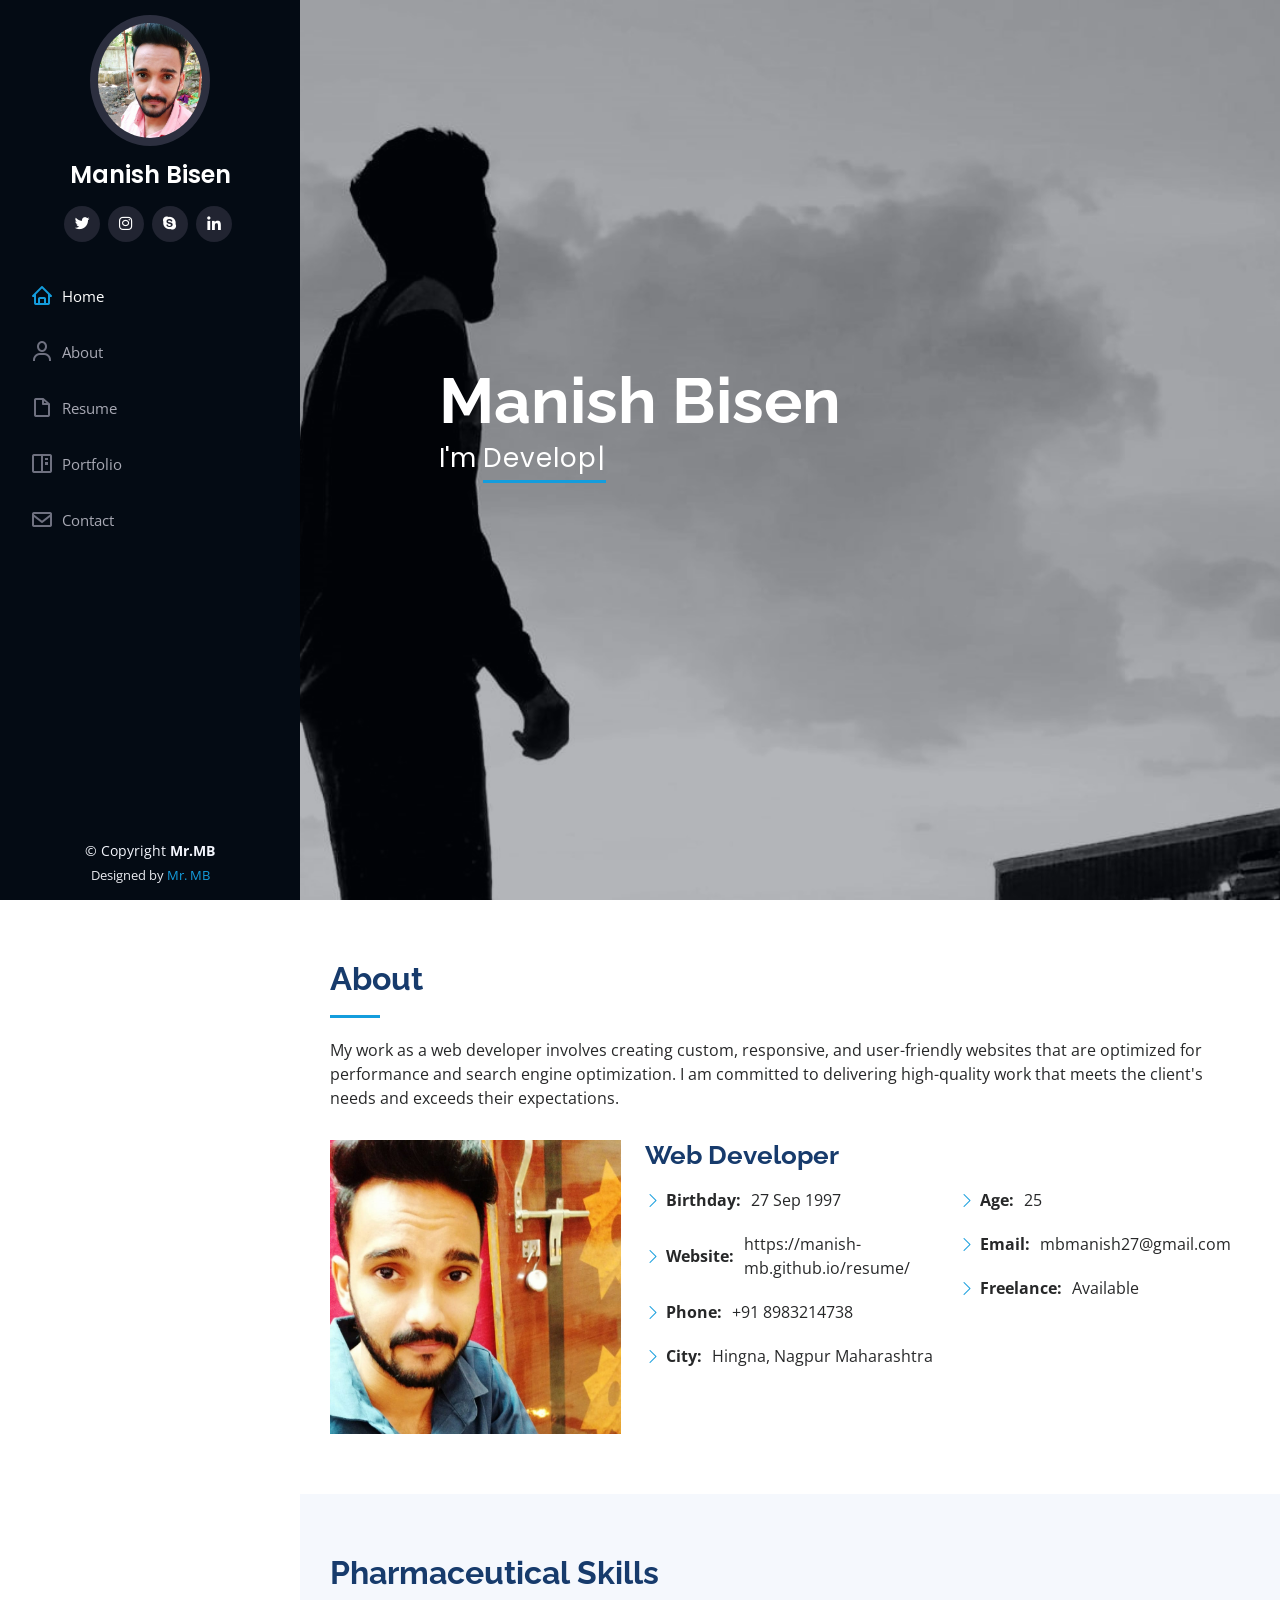
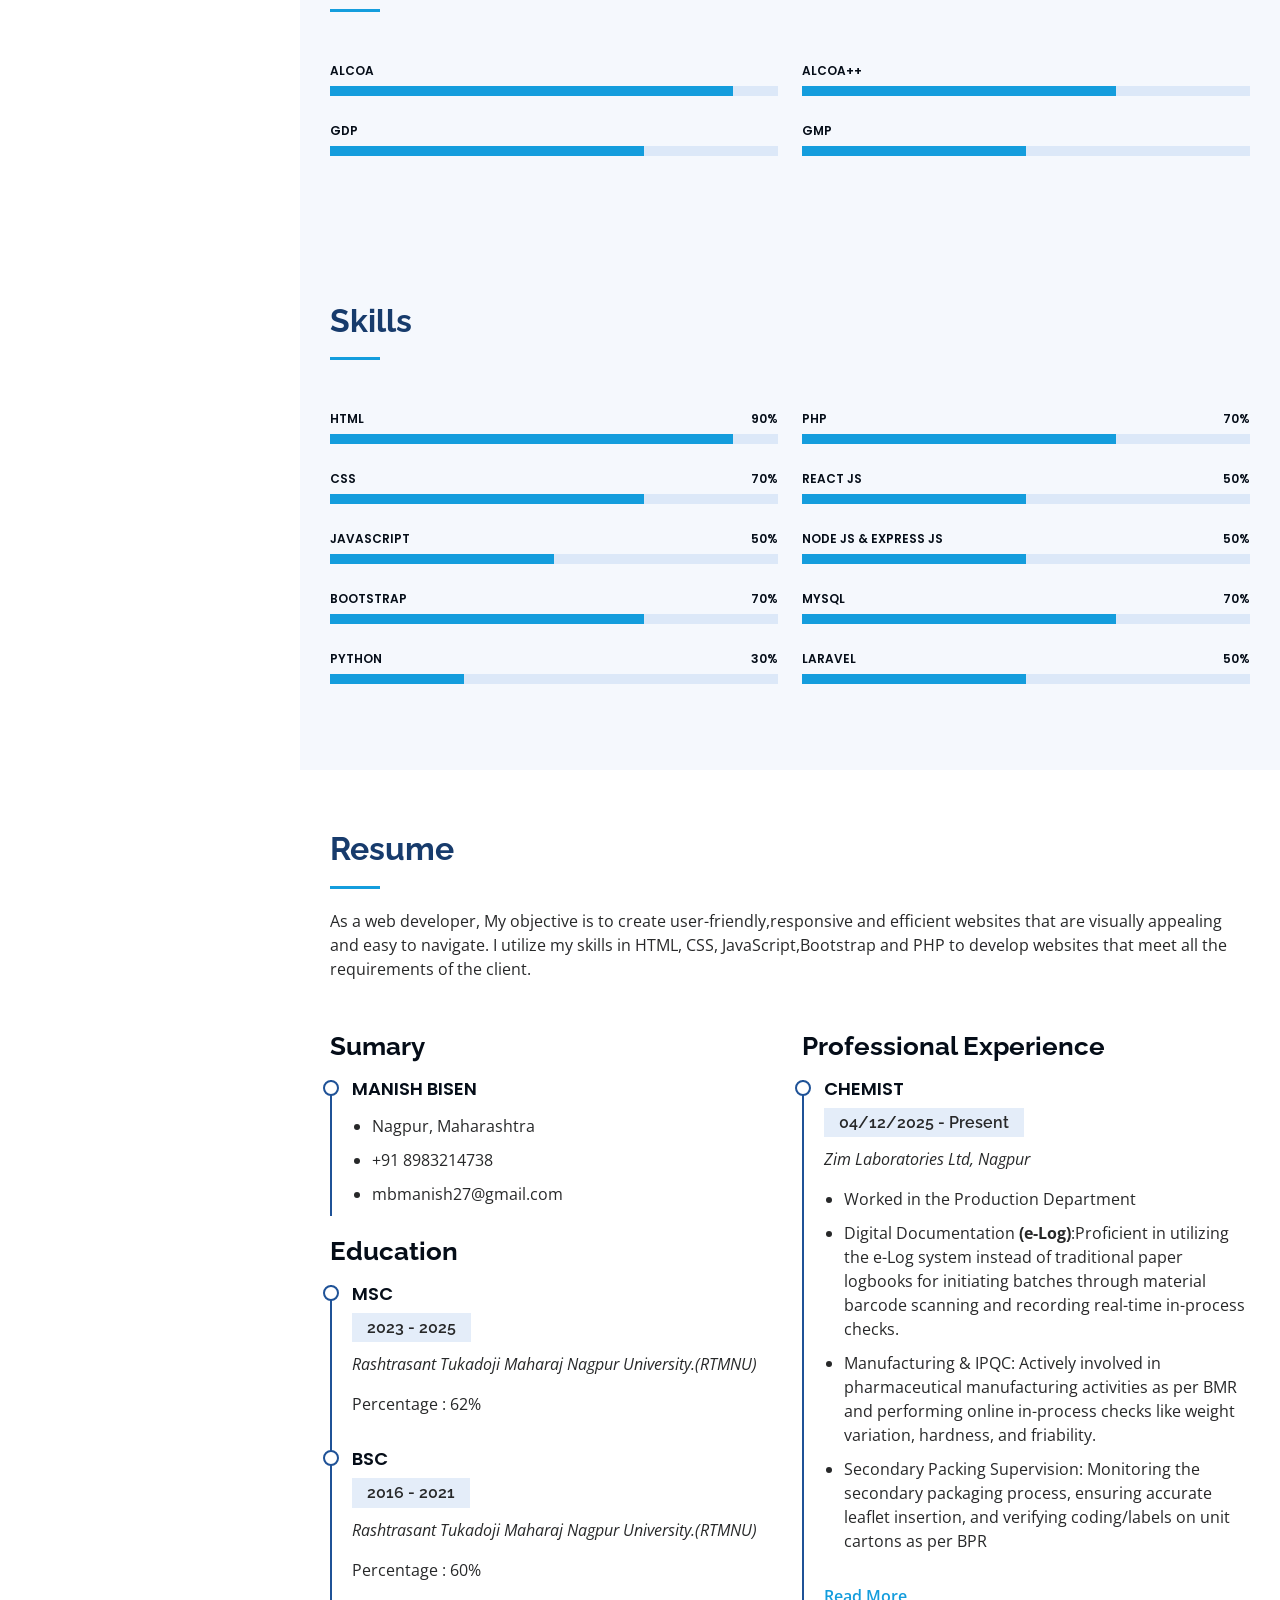
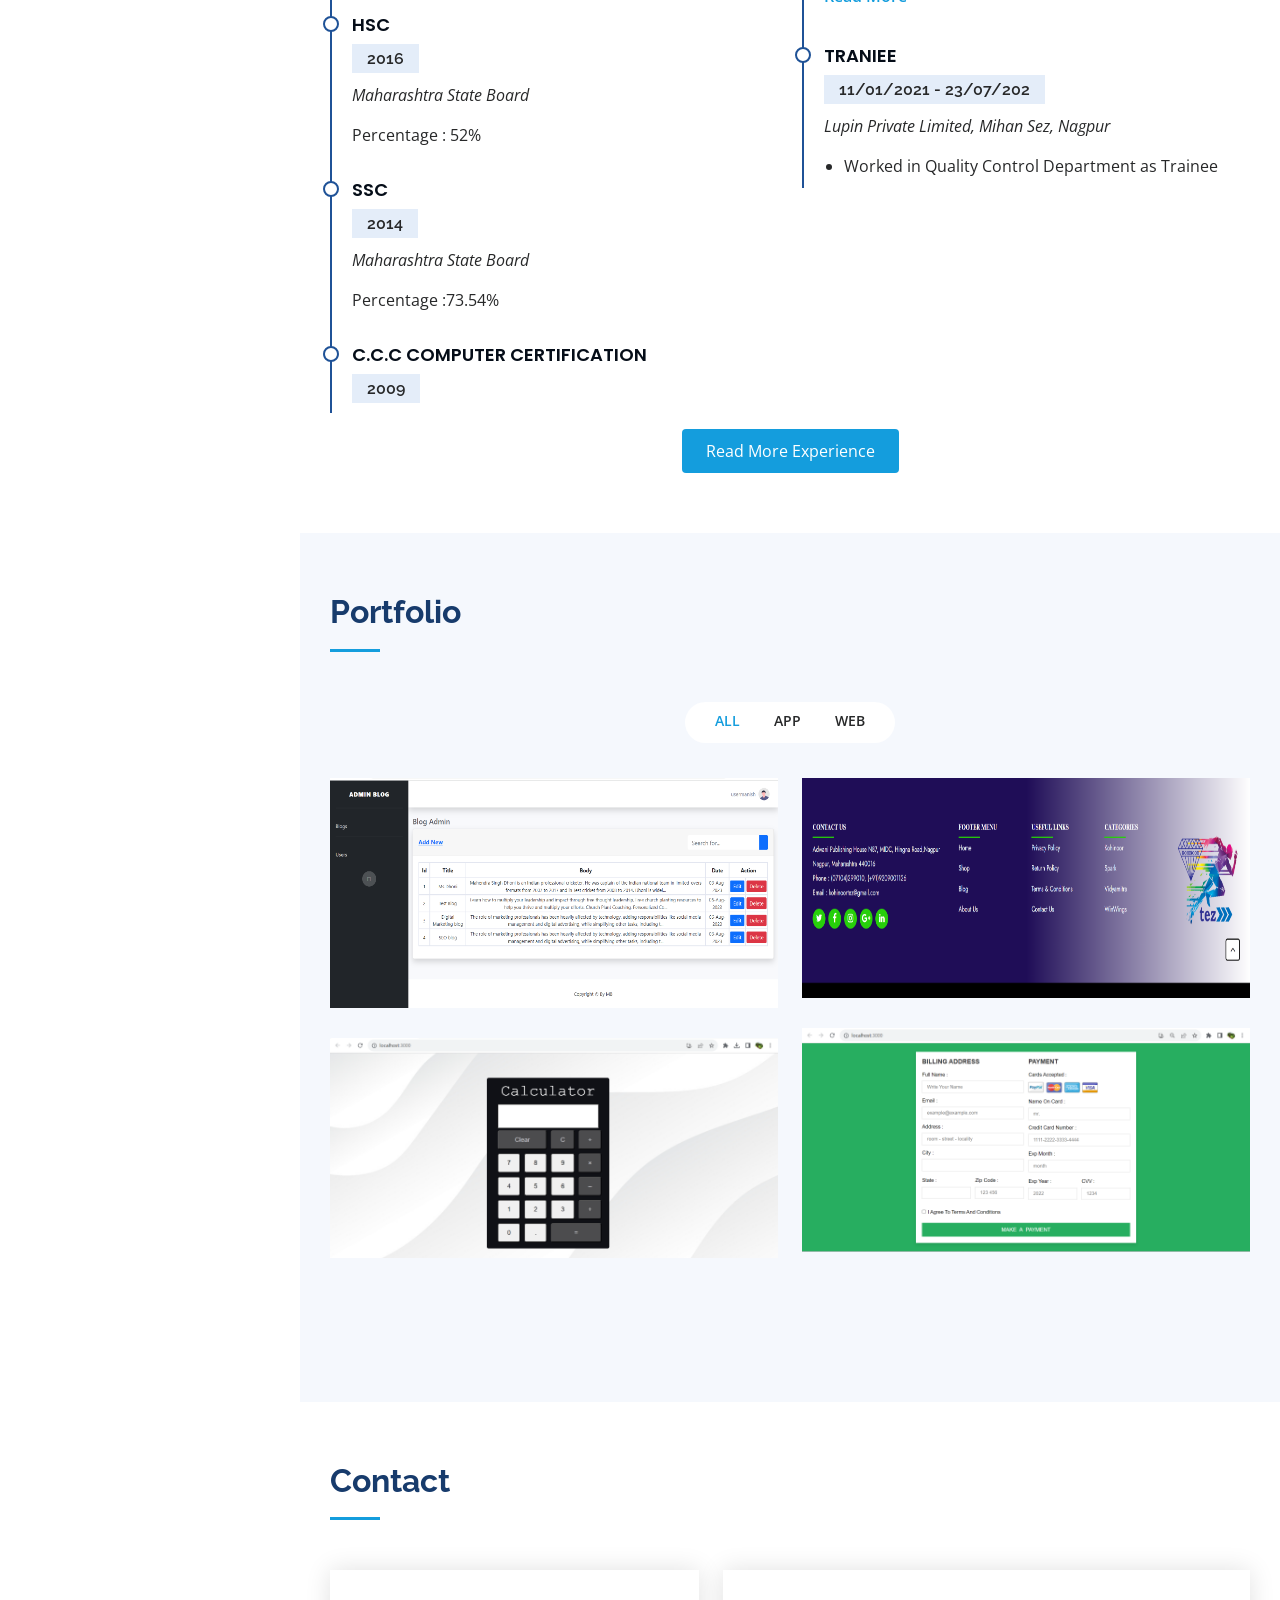
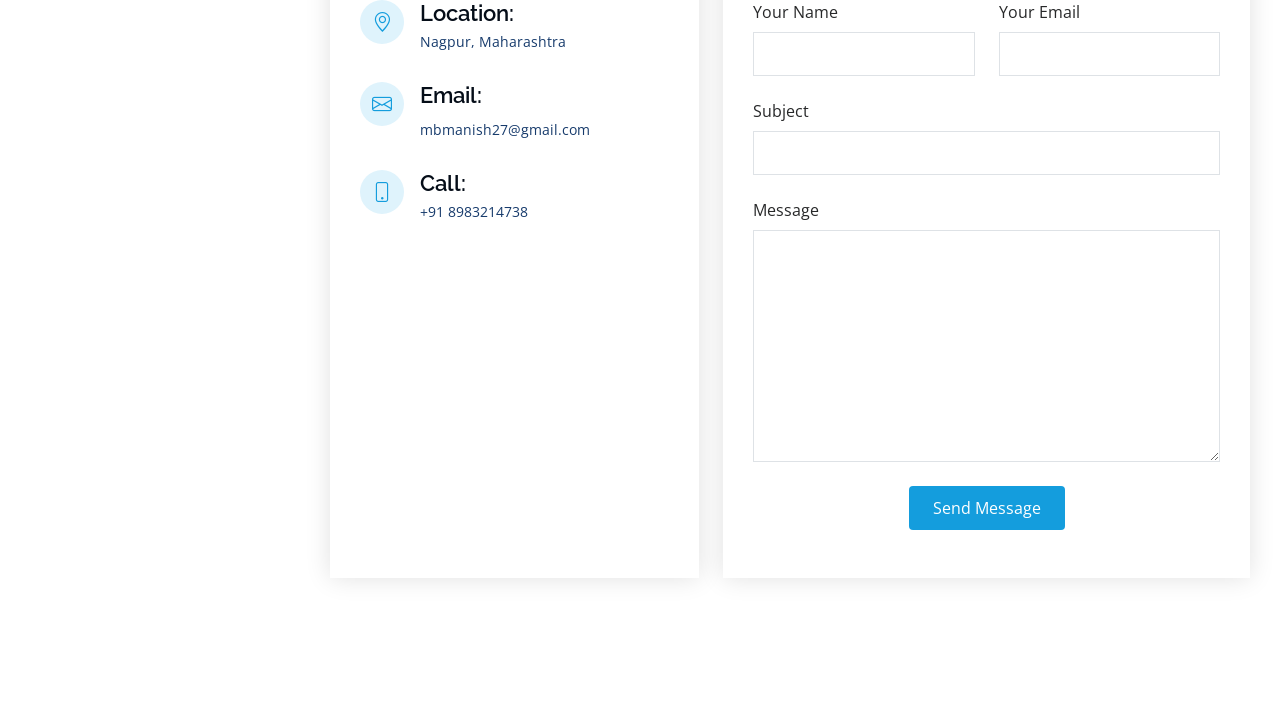
==== commit 850d207a: "my main page current experince add" ====
--- a/index.html
+++ b/index.html
@@ -101,7 +101,8 @@
                 <ul>
                   <li><i class="bi bi-chevron-right"></i> <strong>Birthday:</strong> <span>27 Sep 1997</span></li>
                   <li><i class="bi bi-chevron-right"></i> <strong>Website:</strong>
-                    <span>https://manish-mb.github.io/resume/</span></li>
+                    <span>https://manish-mb.github.io/resume/</span>
+                  </li>
                   <li><i class="bi bi-chevron-right"></i> <strong>Phone:</strong> <span>+91 8983214738</span></li>
                   <li><i class="bi bi-chevron-right"></i> <strong>City:</strong> <span>Hingna, Nagpur Maharashtra</span>
                   </li>
@@ -126,7 +127,7 @@
     </section><!-- End About Section -->
 
     <!-- ======= Facts Section ======= -->
-    <section id="facts" class="facts">
+    <!-- <section id="facts" class="facts">
       <div class="container">
 
         <div class="section-title">
@@ -159,13 +160,128 @@
         </div>
 
       </div>
-    </section><!-- End Facts Section -->
+    </section> -->
+    <!-- End Facts Section -->
 
     <!-- ======= Skills Section ======= -->
     <section id="skills" class="skills section-bg">
       <div class="container">
 
         <div class="section-title">
+          <h2>Pharmaceutical Skills</h2>
+          <p></p>
+        </div>
+
+        <div class="row skills-content">
+
+          <div class="col-lg-6" data-aos="fade-up">
+
+            <div class="progress">
+              <span class="skill">ALCOA
+                <!-- <i class="val">90%</i> -->
+              </span>
+              <div class="progress-bar-wrap">
+                <div class="progress-bar" role="progressbar" aria-valuenow="90" aria-valuemin="0" aria-valuemax="100">
+                </div>
+              </div>
+            </div>
+
+            <div class="progress">
+              <span class="skill">GDP
+                <!-- <i class="val">70%</i> -->
+              </span>
+              <div class="progress-bar-wrap">
+                <div class="progress-bar" role="progressbar" aria-valuenow="70" aria-valuemin="0" aria-valuemax="100">
+                </div>
+              </div>
+            </div>
+
+
+
+            <!-- <div class="progress">
+              <span class="skill">Bootstrap </span>
+              <div class="progress-bar-wrap">
+                <div class="progress-bar" role="progressbar" aria-valuenow="70" aria-valuemin="0" aria-valuemax="100">
+                </div>
+              </div>
+            </div> -->
+
+            <!-- <div class="progress">
+              <span class="skill">Python <i class="val">30%</i></span>
+              <div class="progress-bar-wrap">
+                <div class="progress-bar" role="progressbar" aria-valuenow="30" aria-valuemin="0" aria-valuemax="100">
+                </div>
+              </div>
+            </div> -->
+
+          </div>
+
+          <div class="col-lg-6" data-aos="fade-up" data-aos-delay="100">
+
+            <div class="progress">
+              <span class="skill">ALCOA++
+                <!-- <i class="val">70%</i> -->
+              </span>
+              <div class="progress-bar-wrap">
+                <div class="progress-bar" role="progressbar" aria-valuenow="70" aria-valuemin="0" aria-valuemax="100">
+                </div>
+              </div>
+            </div>
+
+            <div class="progress">
+              <span class="skill">GMP
+                <!-- <i class="val">50%</i> -->
+              </span>
+              <div class="progress-bar-wrap">
+                <div class="progress-bar" role="progressbar" aria-valuenow="50" aria-valuemin="0" aria-valuemax="100">
+                </div>
+              </div>
+            </div>
+
+            <!-- <div class="progress">
+              <span class="skill">React Js<i class="val">50%</i></span>
+              <div class="progress-bar-wrap">
+                <div class="progress-bar" role="progressbar" aria-valuenow="50" aria-valuemin="0" aria-valuemax="100">
+                </div>
+              </div>
+            </div> -->
+
+            <!-- <div class="progress">
+              <span class="skill">Node Js & Express Js <i class="val">50%</i></span>
+              <div class="progress-bar-wrap">
+                <div class="progress-bar" role="progressbar" aria-valuenow="50" aria-valuemin="0" aria-valuemax="100">
+                </div>
+              </div>
+            </div>
+
+            <div class="progress">
+              <span class="skill">MySql<i class="val">70%</i></span>
+              <div class="progress-bar-wrap">
+                <div class="progress-bar" role="progressbar" aria-valuenow="70" aria-valuemin="0" aria-valuemax="100">
+                </div>
+              </div>
+            </div>
+
+            <div class="progress">
+              <span class="skill">Laravel<i class="val">50%</i></span>
+              <div class="progress-bar-wrap">
+                <div class="progress-bar" role="progressbar" aria-valuenow="50" aria-valuemin="0" aria-valuemax="100">
+                </div>
+              </div>
+            </div> -->
+
+          </div>
+
+        </div>
+
+      </div>
+    </section><!-- End Skills Section -->
+
+    <!-- ======= Skills Section ======= -->
+    <section id="skills" class="skills section-bg">
+      <div class="container">
+
+        <div class="section-title">
           <h2>Skills</h2>
           <p></p>
         </div>
@@ -263,7 +379,10 @@
         </div>
 
       </div>
-    </section><!-- End Skills Section -->
+    </section>
+    <!-- End Skills Section -->
+
+
 
     <!-- ======= Resume Section ======= -->
     <section id="resume" class="resume">
@@ -324,19 +443,33 @@
           <div class="col-lg-6" data-aos="fade-up" data-aos-delay="100">
             <h3 class="resume-title">Professional Experience</h3>
             <div class="resume-item">
-              <h4>Web Developer</h4>
-              <h5>06/11/2023 - 30/11/2025</h5>
-              <p><em>Pixonix Software Technology</em></p>
+              <h4>Chemist</h4>
+              <h5>04/12/2025 - Present</h5>
+              <p><em>Zim Laboratories Ltd, Nagpur</em></p>
               <ul>
-                <li>Currently, I am working at Pixonix Software Solutions, where I develop web applications andcreate
-                  front-end interfaces using ReactJs, NextJs, and design and manage MSSQL database. I have worked both
-                  as a productive team member and as a team lead on several individual projects </li>
-                <!-- <li> Practicing in and Utilized PHP freamworks such as Laravel. </li>
-                <li>Expertise in creating custom websites, including e-commerce sites, landing pages, portfolios, and blogs/blog pages, and developing responsive designs that are optimized for all devices.</li>
-                <li>Passion for staying up-to-date with the latest web development trends and technologies, including emerging programming languages, frameworks, and design patterns.</li> -->
+                <li>Worked in the Production Department</li>
+                <li>Digital Documentation <b>(e-Log)</b>:Proficient in utilizing the e-Log system instead of traditional
+                  paper logbooks for initiating
+                  batches through material barcode scanning
+                  and recording real-time in-process checks.</li>
+                <li>Manufacturing & IPQC: Actively involved in
+                  pharmaceutical manufacturing activities as
+                  per BMR and performing online in-process
+                  checks like weight variation, hardness, and
+                  friability.</li>
+                <li>Secondary Packing Supervision: Monitoring
+                  the secondary packaging process, ensuring
+                  accurate leaflet insertion, and verifying
+                  coding/labels on unit cartons as per BPR
+                </li>
               </ul>
-            </div>
-            <div class="resume-item">
+              <p type="button" id="readMoreBtn" class="read-more-btn" aria-expanded="false"
+                aria-controls="experienceDetails" style="color: #149ddd;">
+                Read More
+              </p>
+
+            </div>
+            <!-- <div class="resume-item">
               <h4>Web Developer</h4>
               <h5>24/04/2023 - 30/09/2024</h5>
               <p><em>SBE Tech. India Private Ltd. Nagpur.</em></p>
@@ -347,14 +480,14 @@
                 <li>Expertise in creating custom websites, including e-commerce sites, landing pages, portfolios, and
                   blogs/blog pages, and developing responsive designs that are optimized for all devices.</li>
                 <li>Passion for staying up-to-date with the latest web development trends and technologies, including
-                  emerging programming languages, frameworks, and design patterns.</li> 
+                  emerging programming languages, frameworks, and design patterns.</li>
               </ul>
               <p type="button" id="readMoreBtn" class="read-more-btn" aria-expanded="false"
-                  aria-controls="experienceDetails" style="color: #149ddd;">
-                  Read More
-                </p>
-            </div>
-            <div class="resume-item">
+                aria-controls="experienceDetails" style="color: #149ddd;">
+                Read More
+              </p>
+            </div> -->
+            <!-- <div class="resume-item">
               <h4>Web Developer(Intern)</h4>
               <h5>11/11/2022 - 31/03/2023</h5>
               <p><em>Zappkode Solutions, Nagpur.</em></p>
@@ -365,7 +498,7 @@
                   Zappkode solutions ( blog page ), kohinoorTez websites footer design, I have using wordpress create
                   web pages. </li>
               </ul>
-            </div>
+            </div> -->
             <div class="resume-item">
               <h4>Traniee</h4>
               <h5>11/01/2021 - 23/07/202</h5>
@@ -376,8 +509,10 @@
             </div>
           </div>
         </div>
-
-      </div>
+        <div class="text-center"><button class="exp-btn" type="submit" value="submit"><a rel="stylesheet"
+              href="./experience.html" style="color: #ffff"> Read More Experience</a></button>
+        </div>
+
     </section><!-- End Resume Section -->
 
     <!-- ======= Portfolio Section ======= -->
@@ -616,18 +751,18 @@
 
   <script src="https://smtpjs.com/v3/smtp.js">
   </script>
-<!-- read more button css -->
- <script>
-  const readMoreBtn = document.getElementById("readMoreBtn");
-  const experienceDetails = document.getElementById("experienceDetails");
-
-  readMoreBtn.addEventListener("click", function () {
-    const isExpanded = experienceDetails.classList.toggle("expanded");
-
-    readMoreBtn.textContent = isExpanded ? "Read Less" : "Read More";
-    readMoreBtn.setAttribute("aria-expanded", isExpanded);
-  });
-</script>
+  <!-- read more button css -->
+  <script>
+    const readMoreBtn = document.getElementById("readMoreBtn");
+    const experienceDetails = document.getElementById("experienceDetails");
+
+    readMoreBtn.addEventListener("click", function () {
+      const isExpanded = experienceDetails.classList.toggle("expanded");
+
+      readMoreBtn.textContent = isExpanded ? "Read Less" : "Read More";
+      readMoreBtn.setAttribute("aria-expanded", isExpanded);
+    });
+  </script>
 
 
 
--- a/assets/css/style.css
+++ b/assets/css/style.css
@@ -1121,9 +1121,22 @@
   font-weight: 600;
   cursor: pointer;
   padding: 5px 0;
+  
 }
 
 .read-more-btn:hover {
   text-decoration: none
 }
 
+.exp-btn{
+  background: #149ddd;
+  border: 0;
+  padding: 10px 24px;
+  color: #fff;
+  transition: 0.4s;
+  border-radius: 4px;
+}
+
+.exp-btn button[type=submit]:hover {
+  background: #37b3ed;
+}
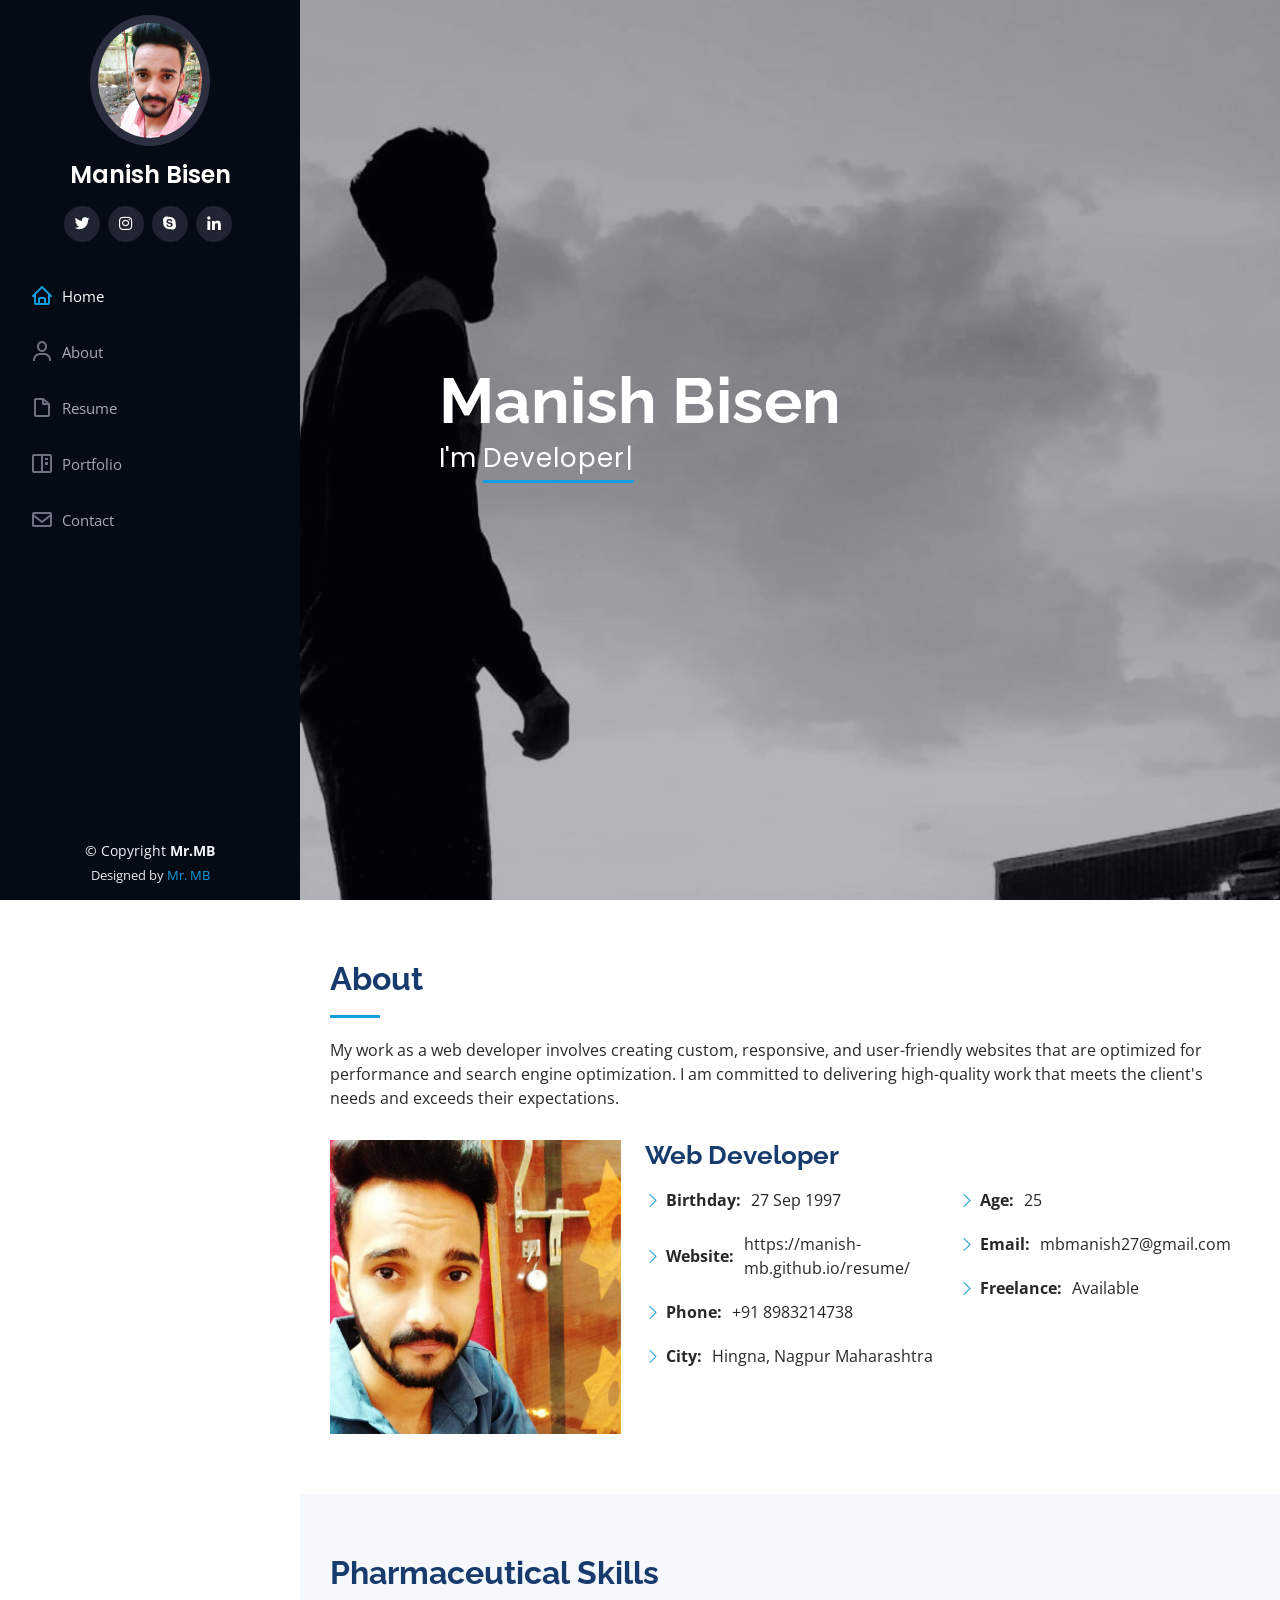
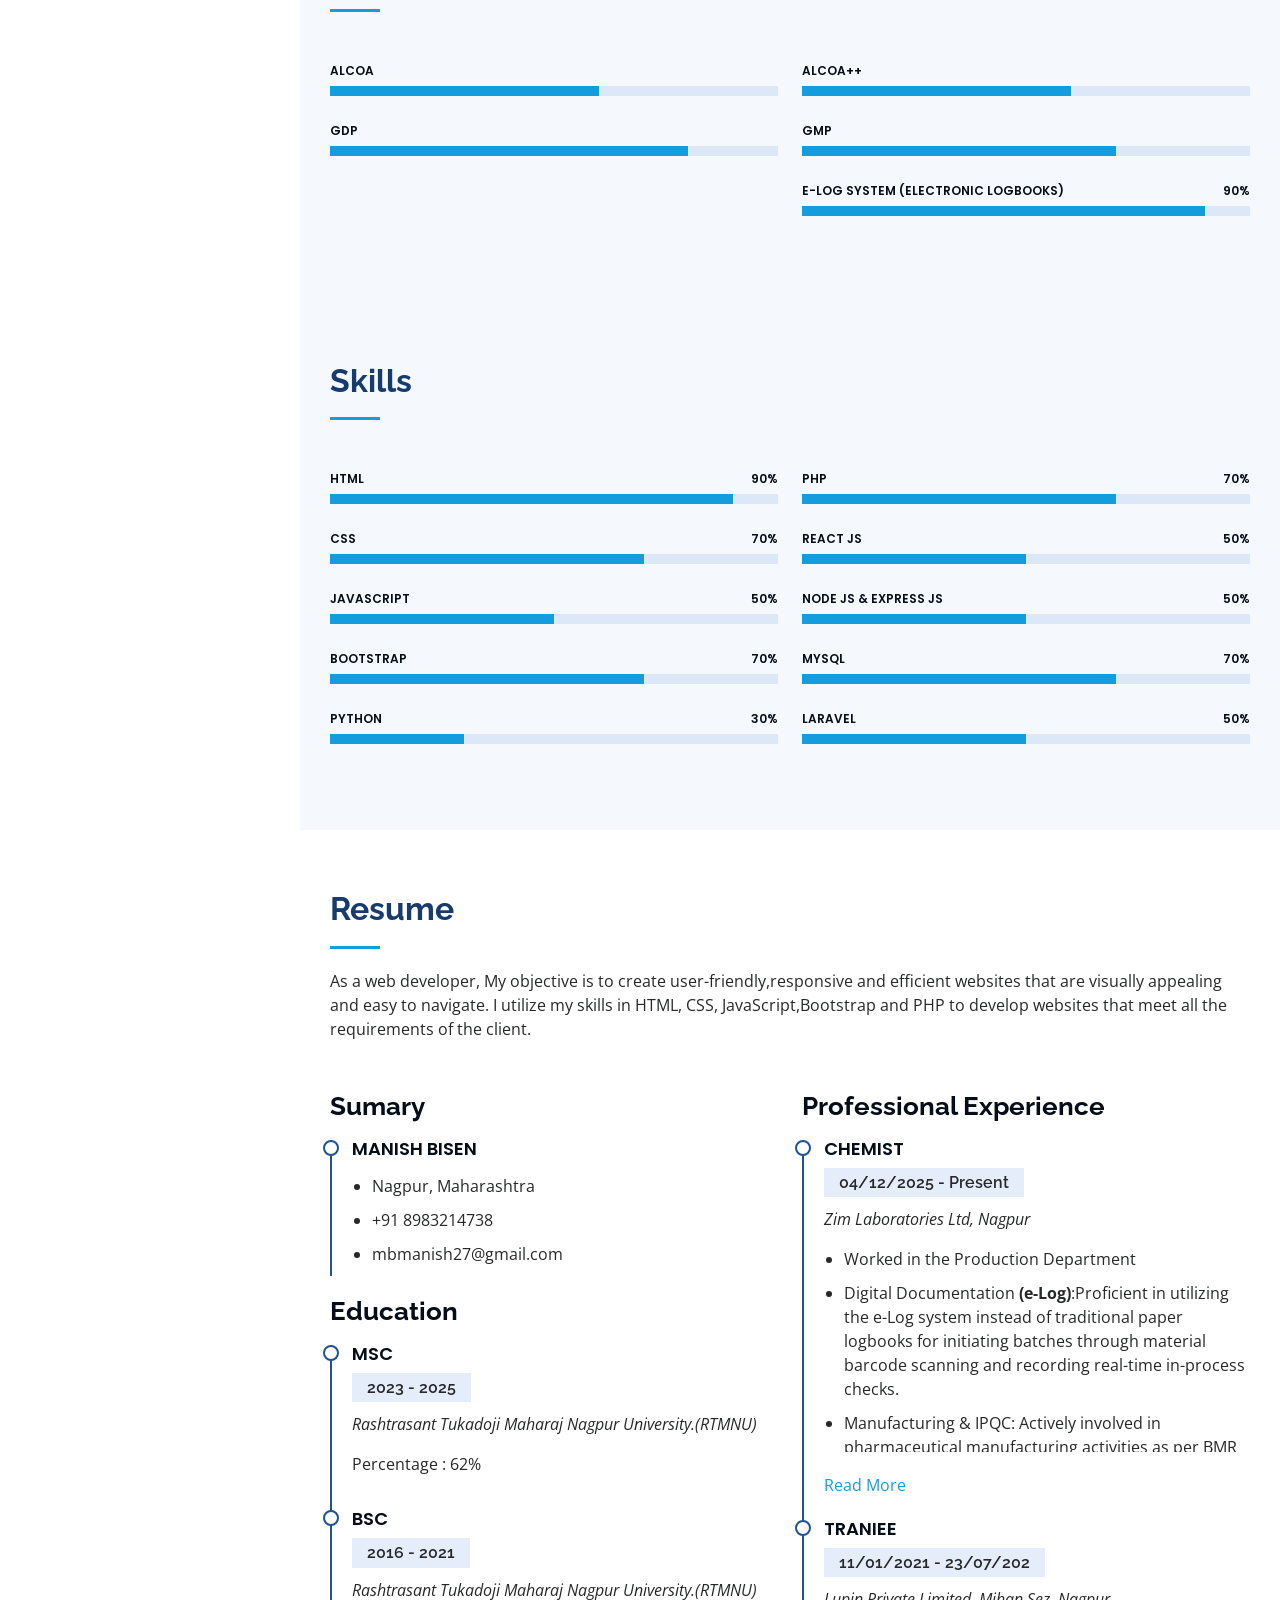
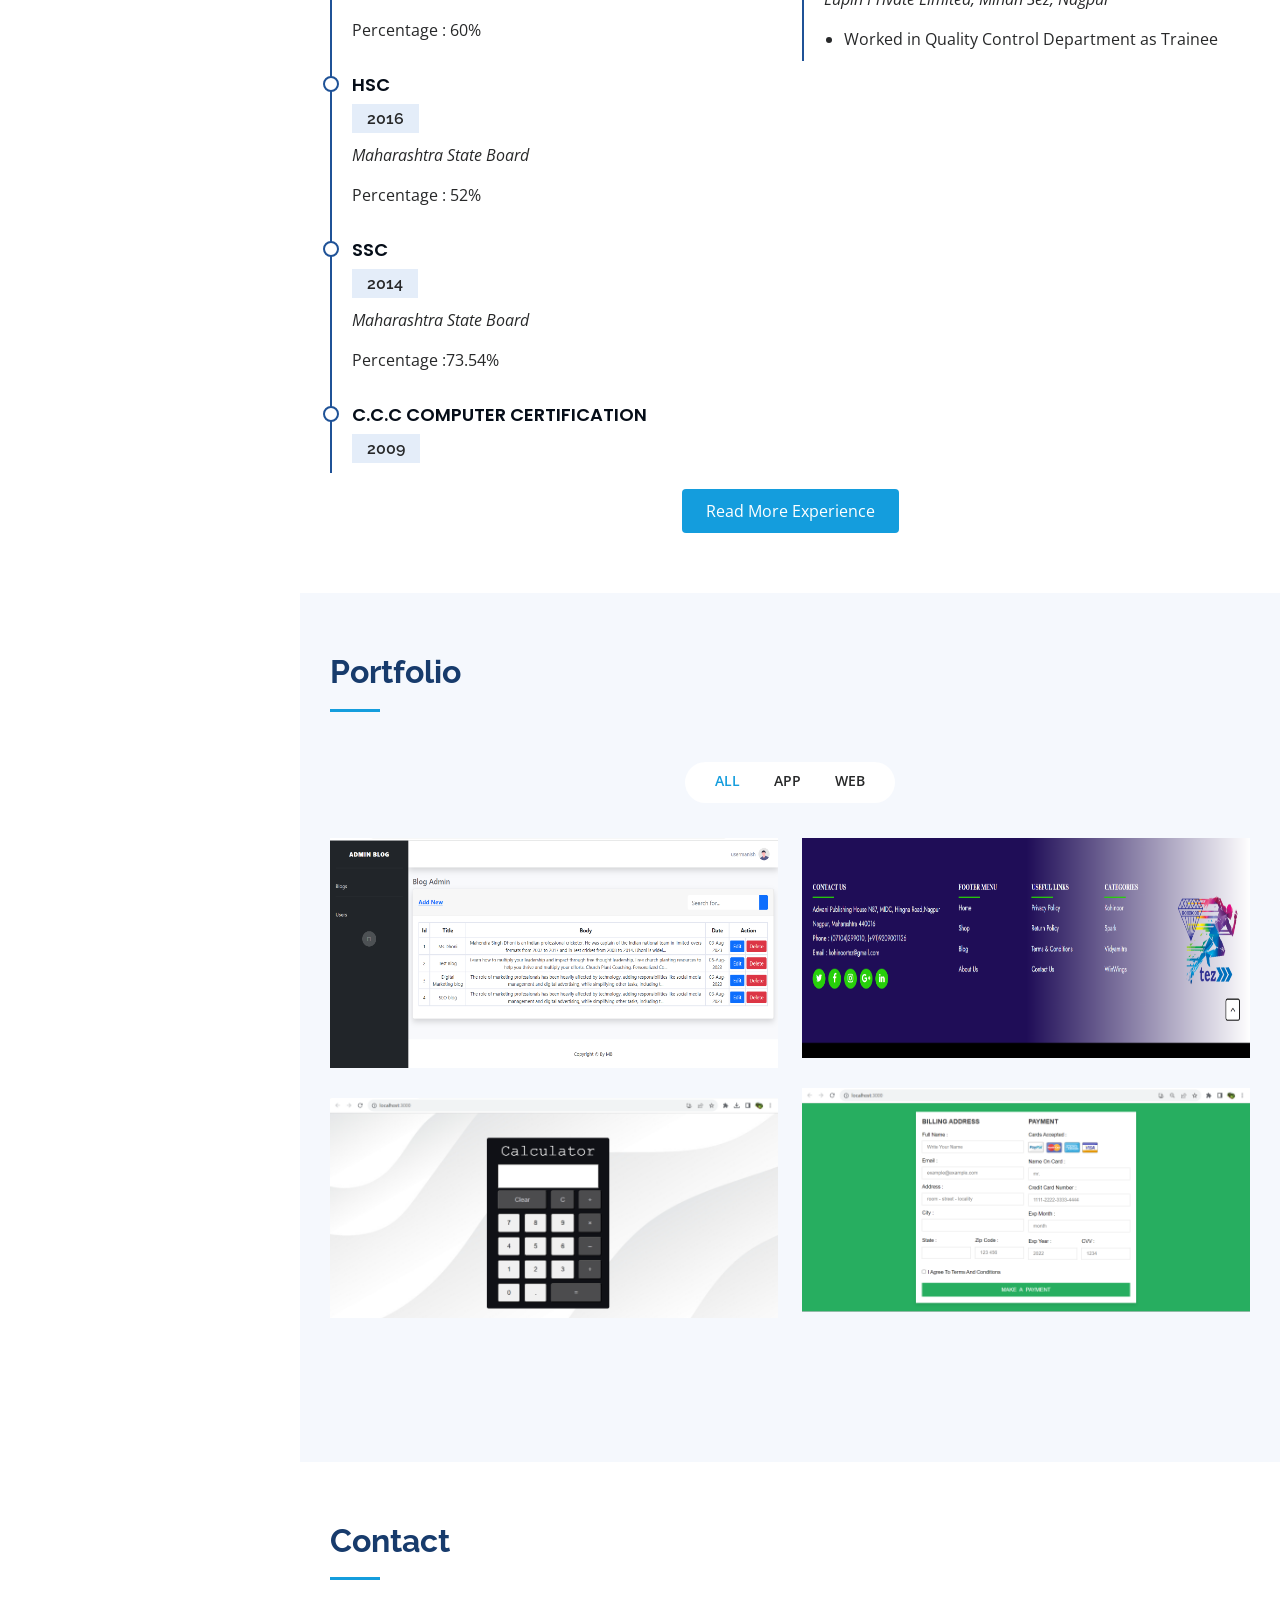
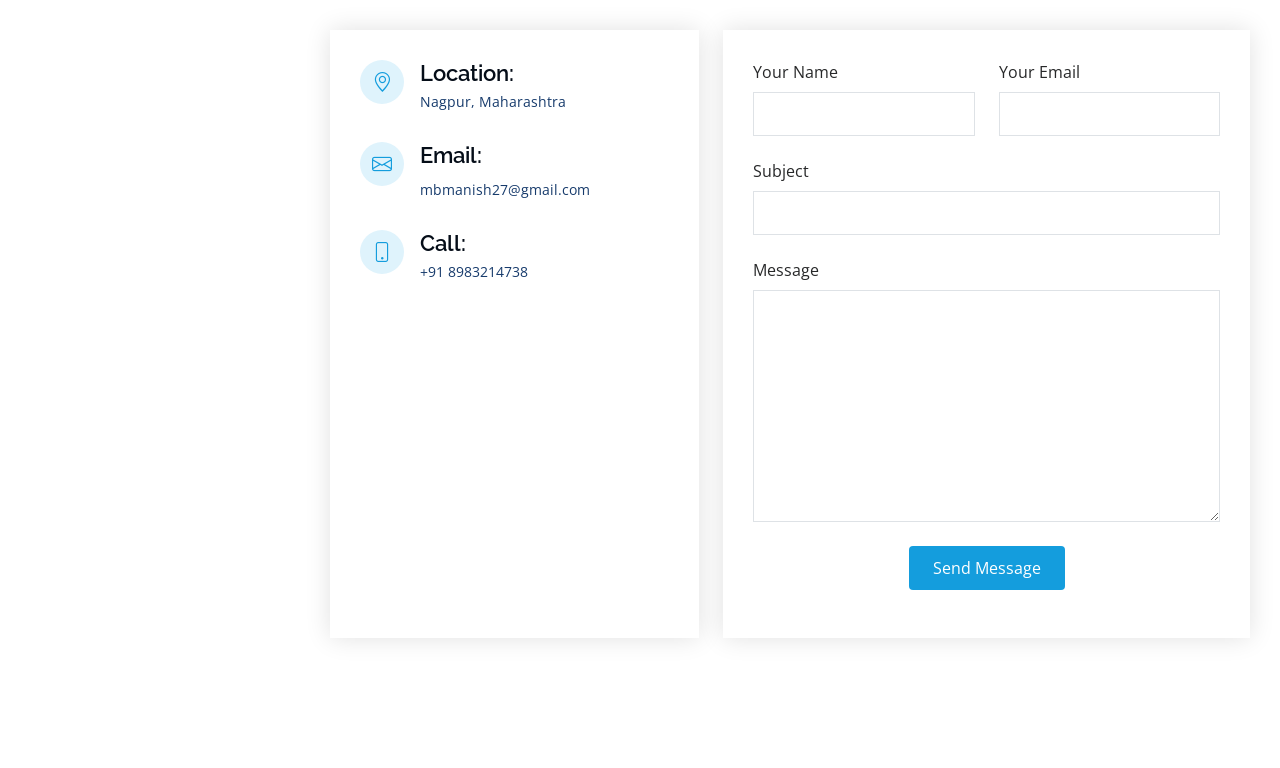
==== commit b4dad91f: "recent experience add and small changes" ====
--- a/index.html
+++ b/index.html
@@ -181,7 +181,7 @@
                 <!-- <i class="val">90%</i> -->
               </span>
               <div class="progress-bar-wrap">
-                <div class="progress-bar" role="progressbar" aria-valuenow="90" aria-valuemin="0" aria-valuemax="100">
+                <div class="progress-bar" role="progressbar" aria-valuenow="60" aria-valuemin="0" aria-valuemax="100">
                 </div>
               </div>
             </div>
@@ -191,7 +191,7 @@
                 <!-- <i class="val">70%</i> -->
               </span>
               <div class="progress-bar-wrap">
-                <div class="progress-bar" role="progressbar" aria-valuenow="70" aria-valuemin="0" aria-valuemax="100">
+                <div class="progress-bar" role="progressbar" aria-valuenow="80" aria-valuemin="0" aria-valuemax="100">
                 </div>
               </div>
             </div>
@@ -223,7 +223,7 @@
                 <!-- <i class="val">70%</i> -->
               </span>
               <div class="progress-bar-wrap">
-                <div class="progress-bar" role="progressbar" aria-valuenow="70" aria-valuemin="0" aria-valuemax="100">
+                <div class="progress-bar" role="progressbar" aria-valuenow="60" aria-valuemin="0" aria-valuemax="100">
                 </div>
               </div>
             </div>
@@ -233,7 +233,17 @@
                 <!-- <i class="val">50%</i> -->
               </span>
               <div class="progress-bar-wrap">
-                <div class="progress-bar" role="progressbar" aria-valuenow="50" aria-valuemin="0" aria-valuemax="100">
+                <div class="progress-bar" role="progressbar" aria-valuenow="70" aria-valuemin="0" aria-valuemax="100">
+                </div>
+              </div>
+            </div>
+
+            <div class="progress">
+              <span class="skill">e-Log System (Electronic Logbooks)
+                <i class="val">90%</i>
+              </span>
+              <div class="progress-bar-wrap">
+                <div class="progress-bar" role="progressbar" aria-valuenow="90" aria-valuemin="0" aria-valuemax="100">
                 </div>
               </div>
             </div>
@@ -446,7 +456,7 @@
               <h4>Chemist</h4>
               <h5>04/12/2025 - Present</h5>
               <p><em>Zim Laboratories Ltd, Nagpur</em></p>
-              <ul>
+              <ul id="experienceDetails" class="read-more-content">
                 <li>Worked in the Production Department</li>
                 <li>Digital Documentation <b>(e-Log)</b>:Proficient in utilizing the e-Log system instead of traditional
                   paper logbooks for initiating
@@ -462,11 +472,28 @@
                   accurate leaflet insertion, and verifying
                   coding/labels on unit cartons as per BPR
                 </li>
+                <li>Packing Quality Control: Conducting online
+                  In-Process Quality Control (IPQC) checks for
+                  packaging, including leak tests for
+                  strips/blisters and verification of overprinting
+                  details (Batch No, Exp Date).</li>
+                <li>
+                  Line Clearance & Compliance: Responsible
+                  for mandatory line clearance before and after
+                  batch execution to prevent mix-ups, ensuring
+                  strict compliance with cGMP guidelines.
+                </li>
+                <li>
+                  ERP & Reporting: Maintaining real-time GMP
+                  documentation (BMR/BPR) and reporting
+                  daily production/packing output in the
+                  Infionic ERP system.
+                </li>
               </ul>
-              <p type="button" id="readMoreBtn" class="read-more-btn" aria-expanded="false"
+              <button type="button" id="readMoreBtn" class="read-more-btn" aria-expanded="false"
                 aria-controls="experienceDetails" style="color: #149ddd;">
                 Read More
-              </p>
+              </button>
 
             </div>
             <!-- <div class="resume-item">
--- a/assets/css/style.css
+++ b/assets/css/style.css
@@ -1104,13 +1104,13 @@
 Read More button css
 ----*/
 .read-more-content {
-  max-height: 75px;
+  max-height: 205px;
   overflow: hidden;
   transition: max-height 0.4s ease;
 }
 
 .read-more-content.expanded {
-  max-height: 500px;
+  max-height: 1000px;
 }
 
 .read-more-btn {
@@ -1118,7 +1118,7 @@
   border: none;
   /* color: #0563bb; */
   color: #149ddd;
-  font-weight: 600;
+  /* font-weight: 600; */
   cursor: pointer;
   padding: 5px 0;
   
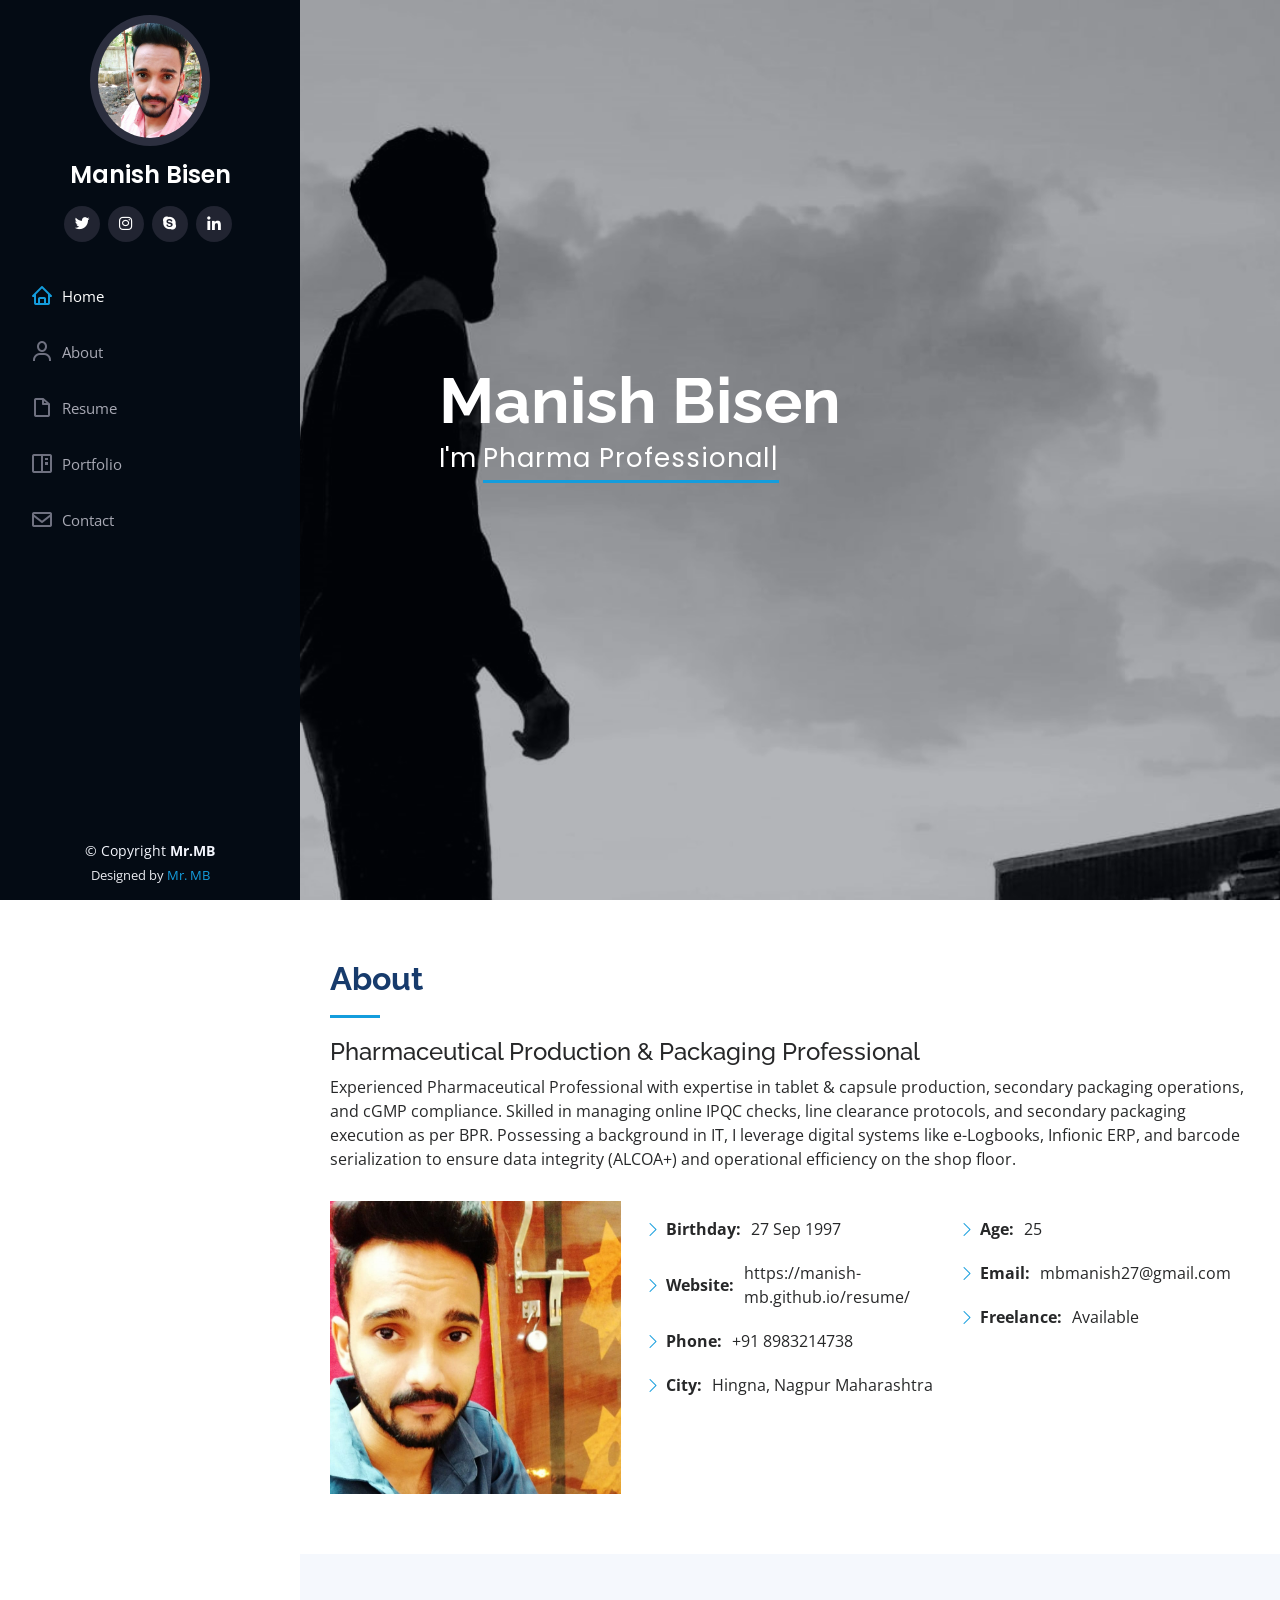
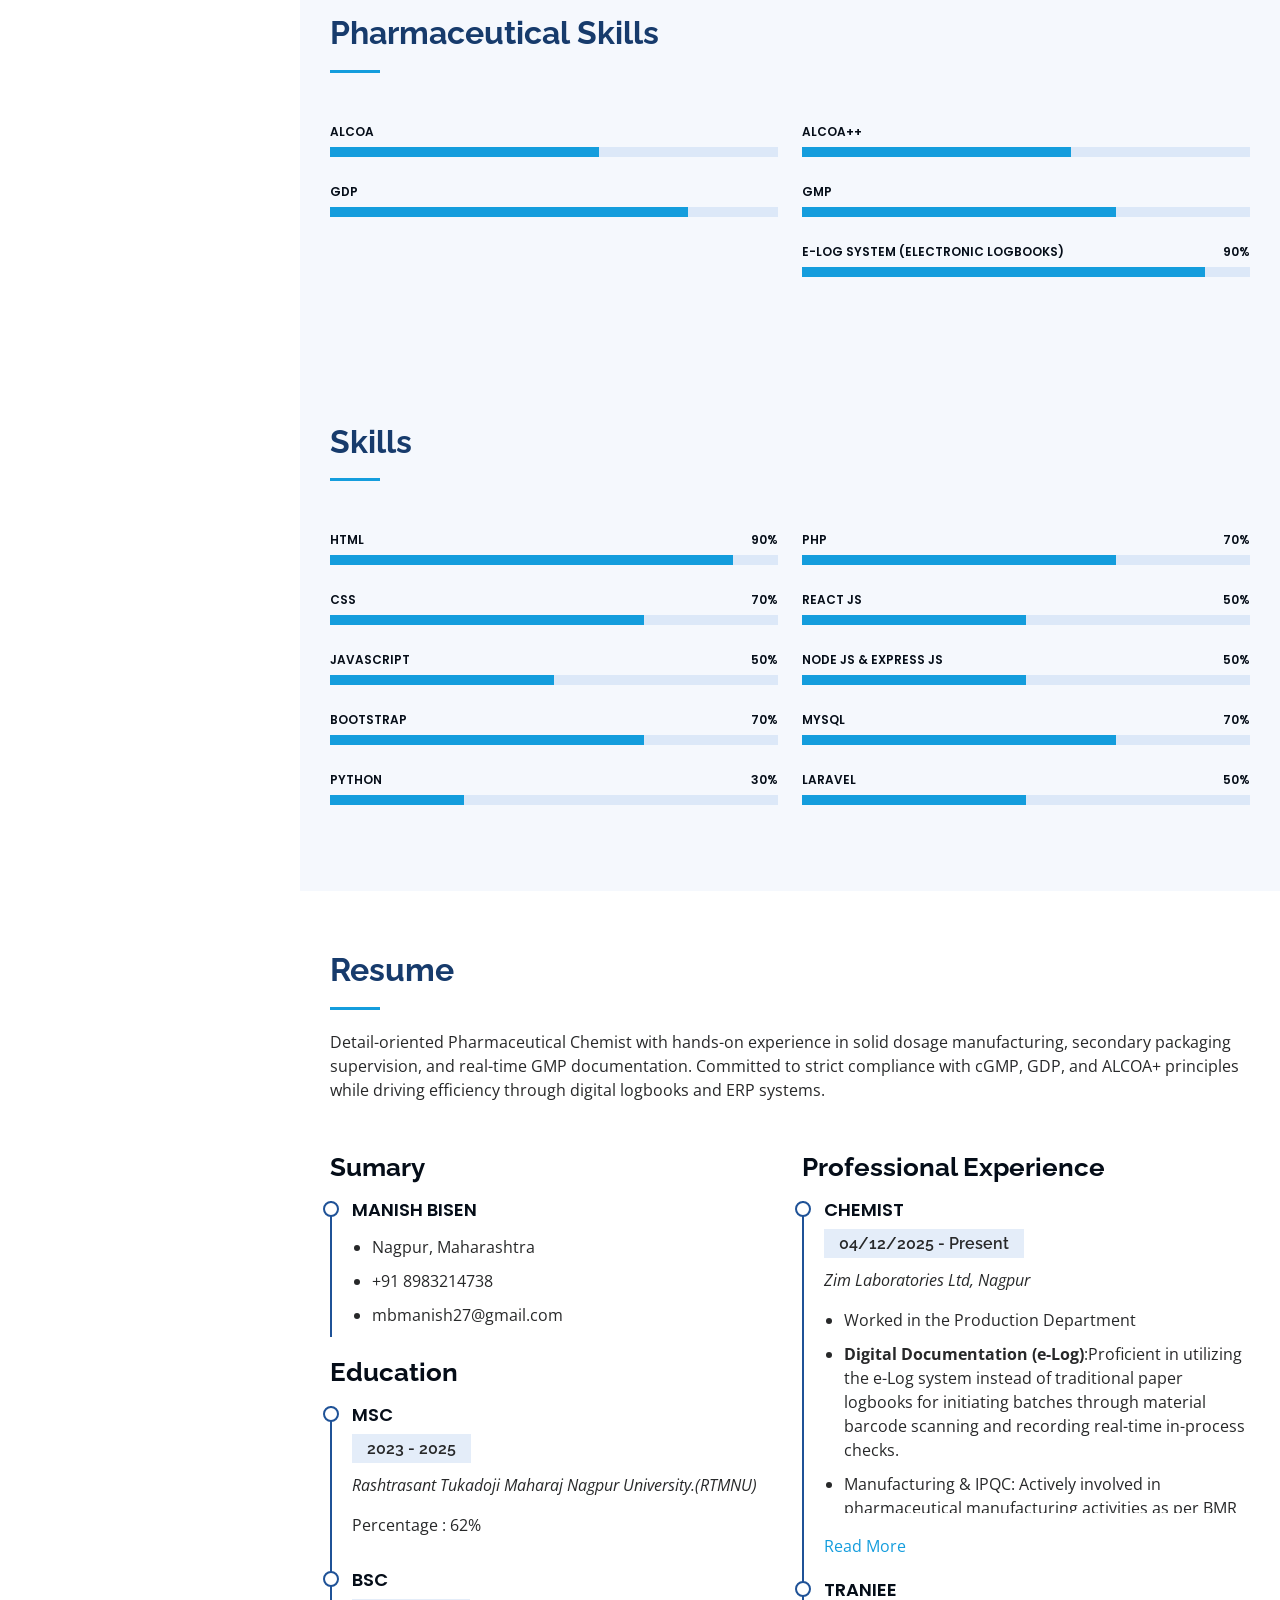
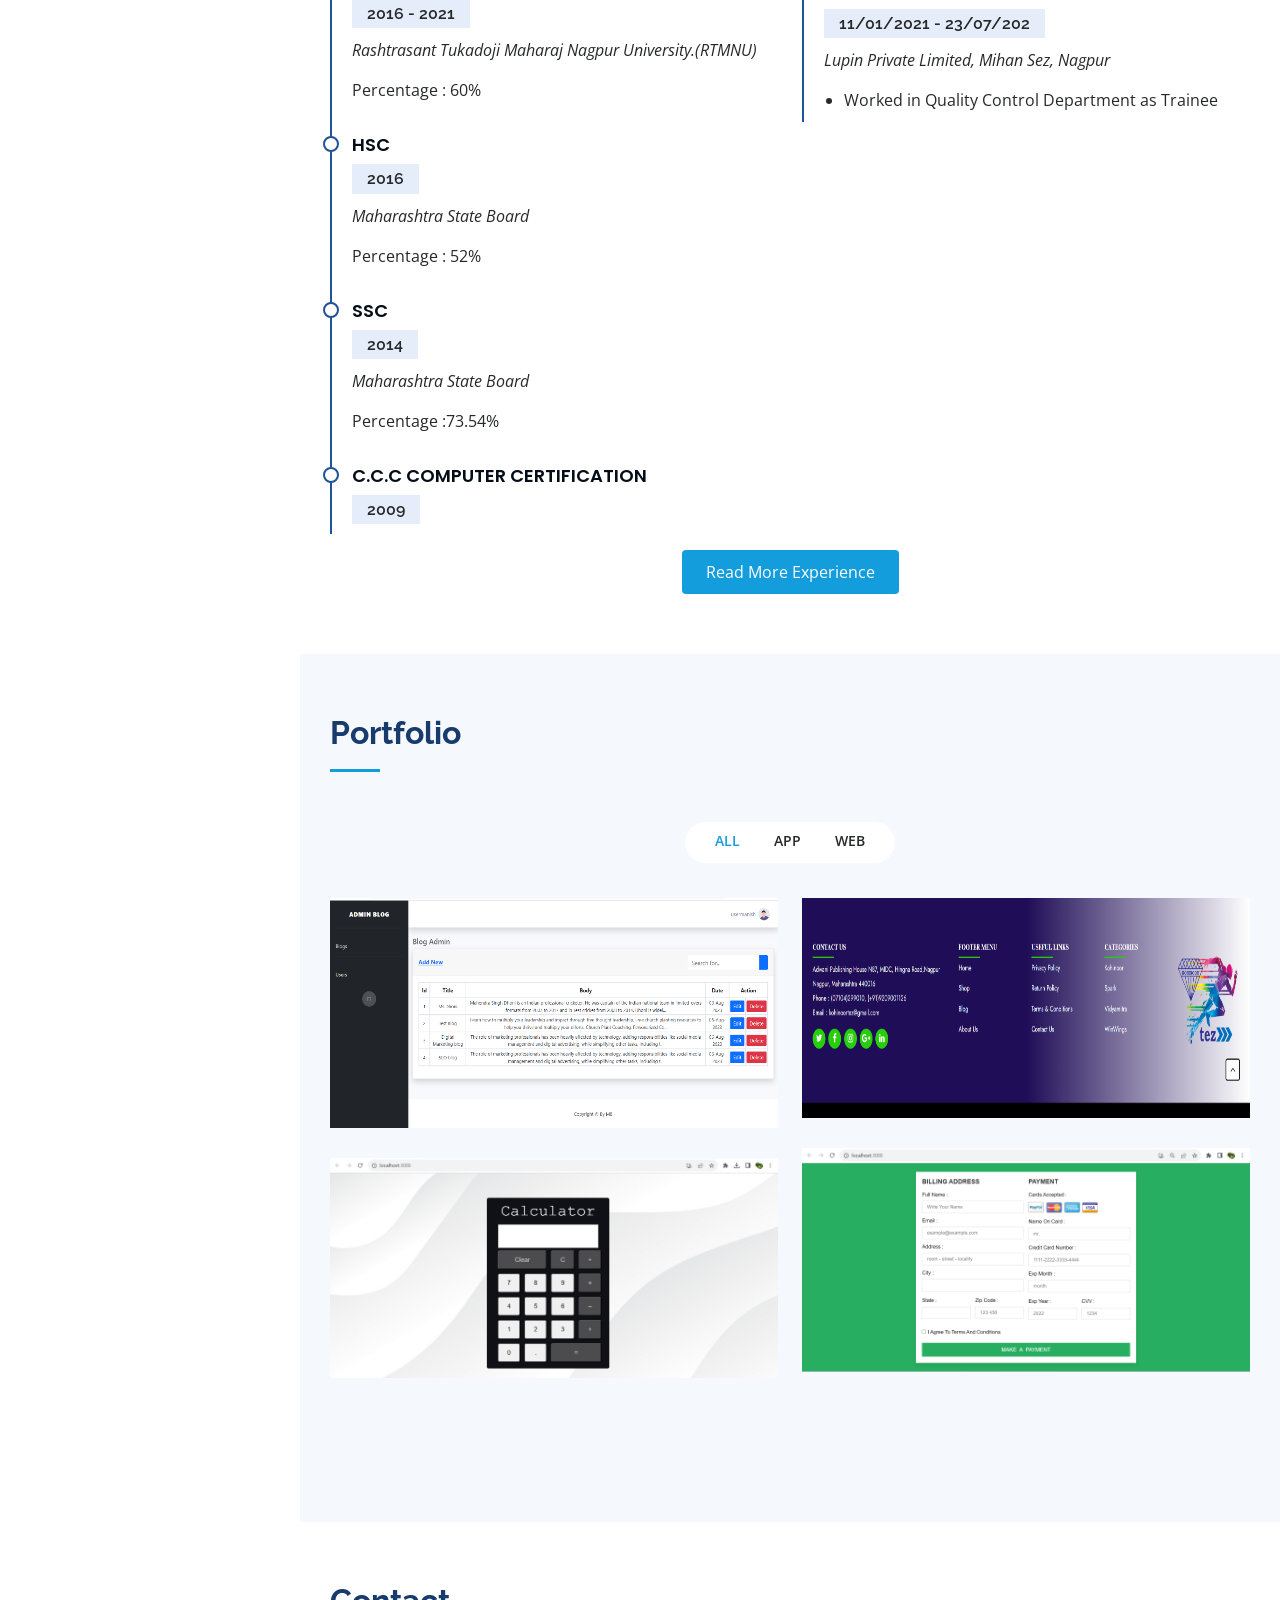
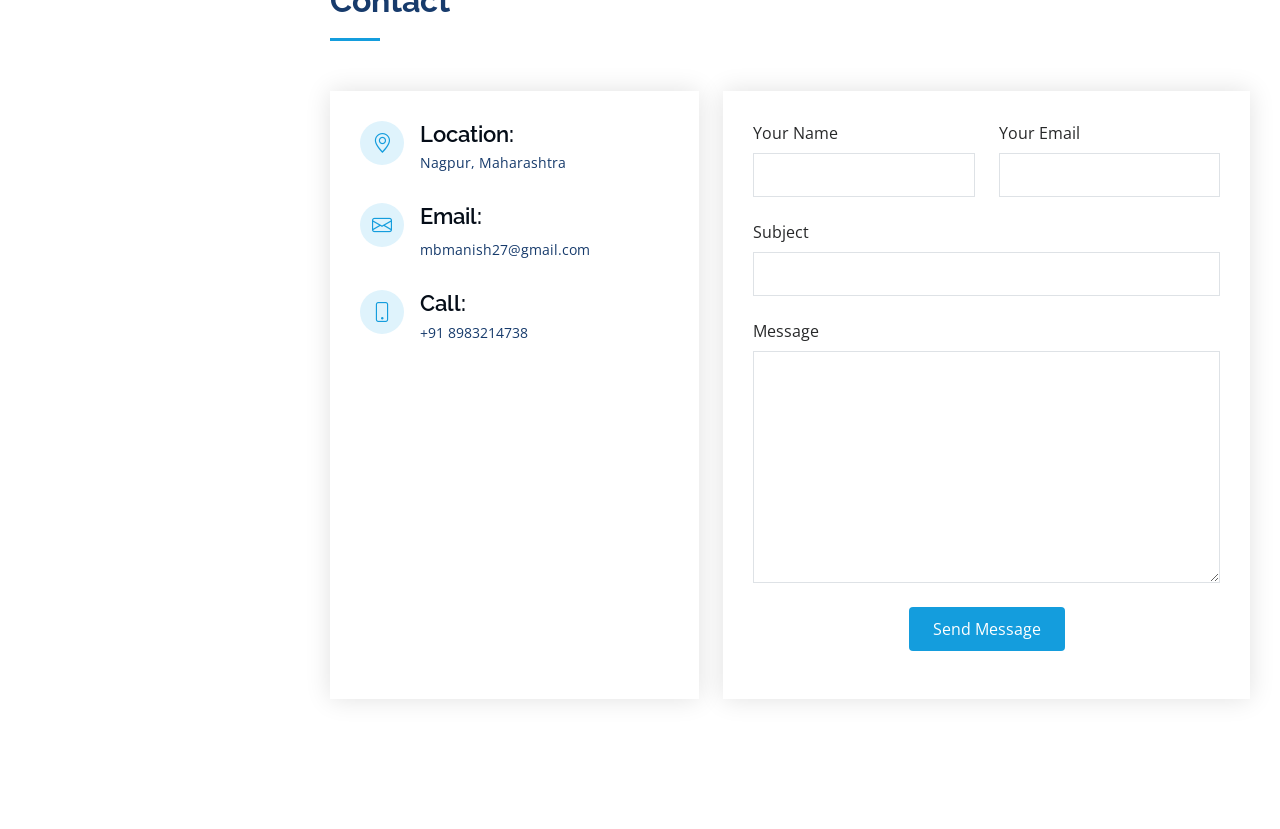
==== commit 64e003e5: "Home page update" ====
--- a/index.html
+++ b/index.html
@@ -70,7 +70,9 @@
   <section id="hero" class="d-flex flex-column justify-content-center align-items-center">
     <div class="hero-container" data-aos="fade-in">
       <h1>Manish Bisen</h1>
-      <p>I'm <span class="typed" data-typed-items=" Developer, Freelancer "></span></p>
+      <p>I'm <span class="typed"
+          data-typed-items=" Pharma Professional, Production & Packaging Specialist, Tech-Driven Officer"></span></p>
+      <!-- <p>I'm <span class="typed" data-typed-items=" Developer, Freelancer "></span></p> -->
     </div>
   </section><!-- End Hero -->
 
@@ -82,9 +84,15 @@
 
         <div class="section-title">
           <h2>About</h2>
-          <p>My work as a web developer involves creating custom, responsive, and user-friendly websites that are
+          <h4>Pharmaceutical Production & Packaging Professional</h4>
+          <p>Experienced Pharmaceutical Professional with expertise in tablet & capsule production, secondary packaging
+            operations, and cGMP compliance. Skilled in managing online IPQC checks, line clearance protocols, and
+            secondary packaging execution as per BPR. Possessing a background in IT, I leverage digital systems like
+            e-Logbooks, Infionic ERP, and barcode serialization to ensure data integrity (ALCOA+) and operational
+            efficiency on the shop floor.</p>
+          <!-- <p>My work as a web developer involves creating custom, responsive, and user-friendly websites that are
             optimized for performance and search engine optimization. I am committed to delivering high-quality work
-            that meets the client's needs and exceeds their expectations.</p>
+            that meets the client's needs and exceeds their expectations.</p> -->
         </div>
 
         <div class="row">
@@ -92,7 +100,7 @@
             <img src="assets/img/img.jpg" class="img-fluid" alt="" style="height">
           </div>
           <div class="col-lg-8 pt-4 pt-lg-0 content" data-aos="fade-left">
-            <h3> Web Developer</h3>
+            <!-- <h3> Web Developer</h3> -->
             <p class="fst-italic">
 
             </p>
@@ -400,9 +408,12 @@
 
         <div class="section-title">
           <h2>Resume</h2>
-          <p>As a web developer, My objective is to create user-friendly,responsive and efficient websites that are
+          <p>Detail-oriented Pharmaceutical Chemist with hands-on experience in solid dosage manufacturing, secondary
+            packaging supervision, and real-time GMP documentation. Committed to strict compliance with cGMP, GDP, and
+            ALCOA+ principles while driving efficiency through digital logbooks and ERP systems.</p>
+          <!-- <p>As a web developer, My objective is to create user-friendly,responsive and efficient websites that are
             visually appealing and easy to navigate. I utilize my skills in HTML, CSS, JavaScript,Bootstrap and PHP to
-            develop websites that meet all the requirements of the client. </p>
+            develop websites that meet all the requirements of the client. </p> -->
         </div>
 
         <div class="row">
@@ -458,7 +469,7 @@
               <p><em>Zim Laboratories Ltd, Nagpur</em></p>
               <ul id="experienceDetails" class="read-more-content">
                 <li>Worked in the Production Department</li>
-                <li>Digital Documentation <b>(e-Log)</b>:Proficient in utilizing the e-Log system instead of traditional
+                <li><b>Digital Documentation (e-Log)</b>:Proficient in utilizing the e-Log system instead of traditional
                   paper logbooks for initiating
                   batches through material barcode scanning
                   and recording real-time in-process checks.</li>
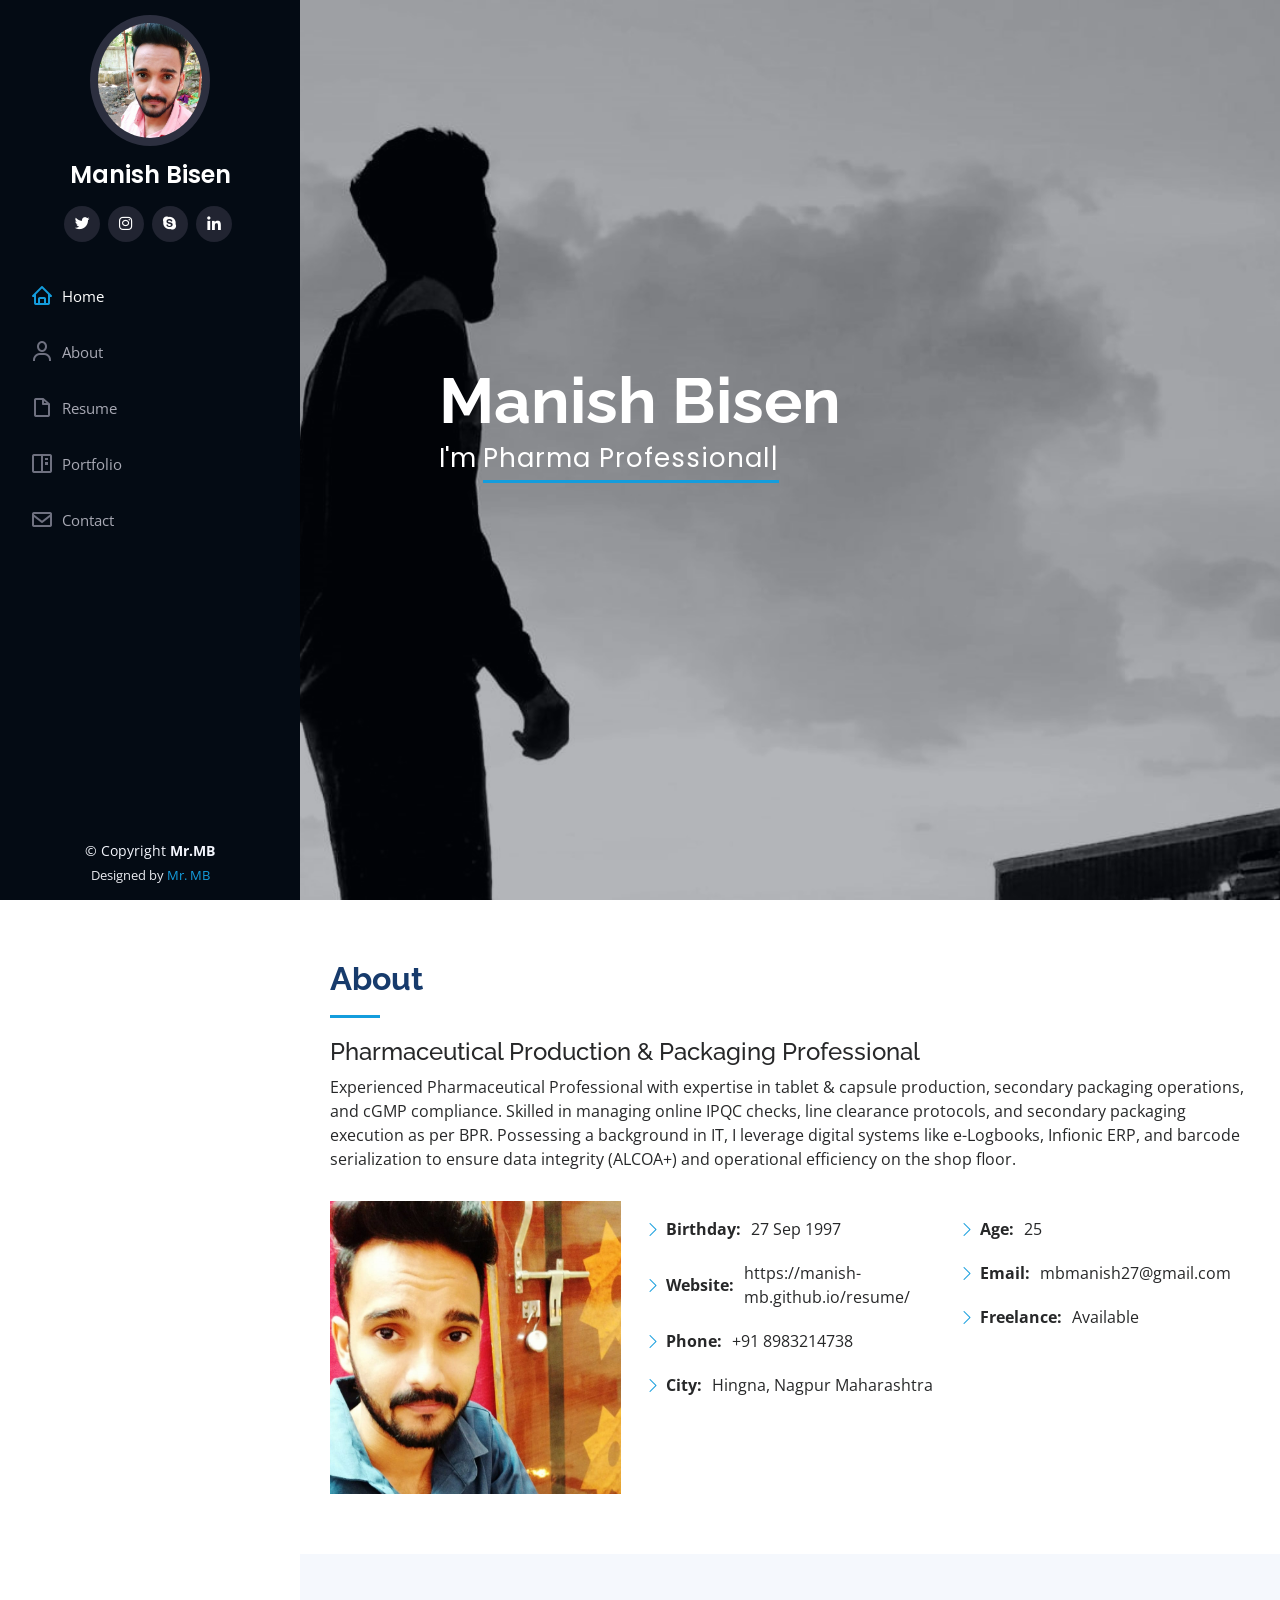
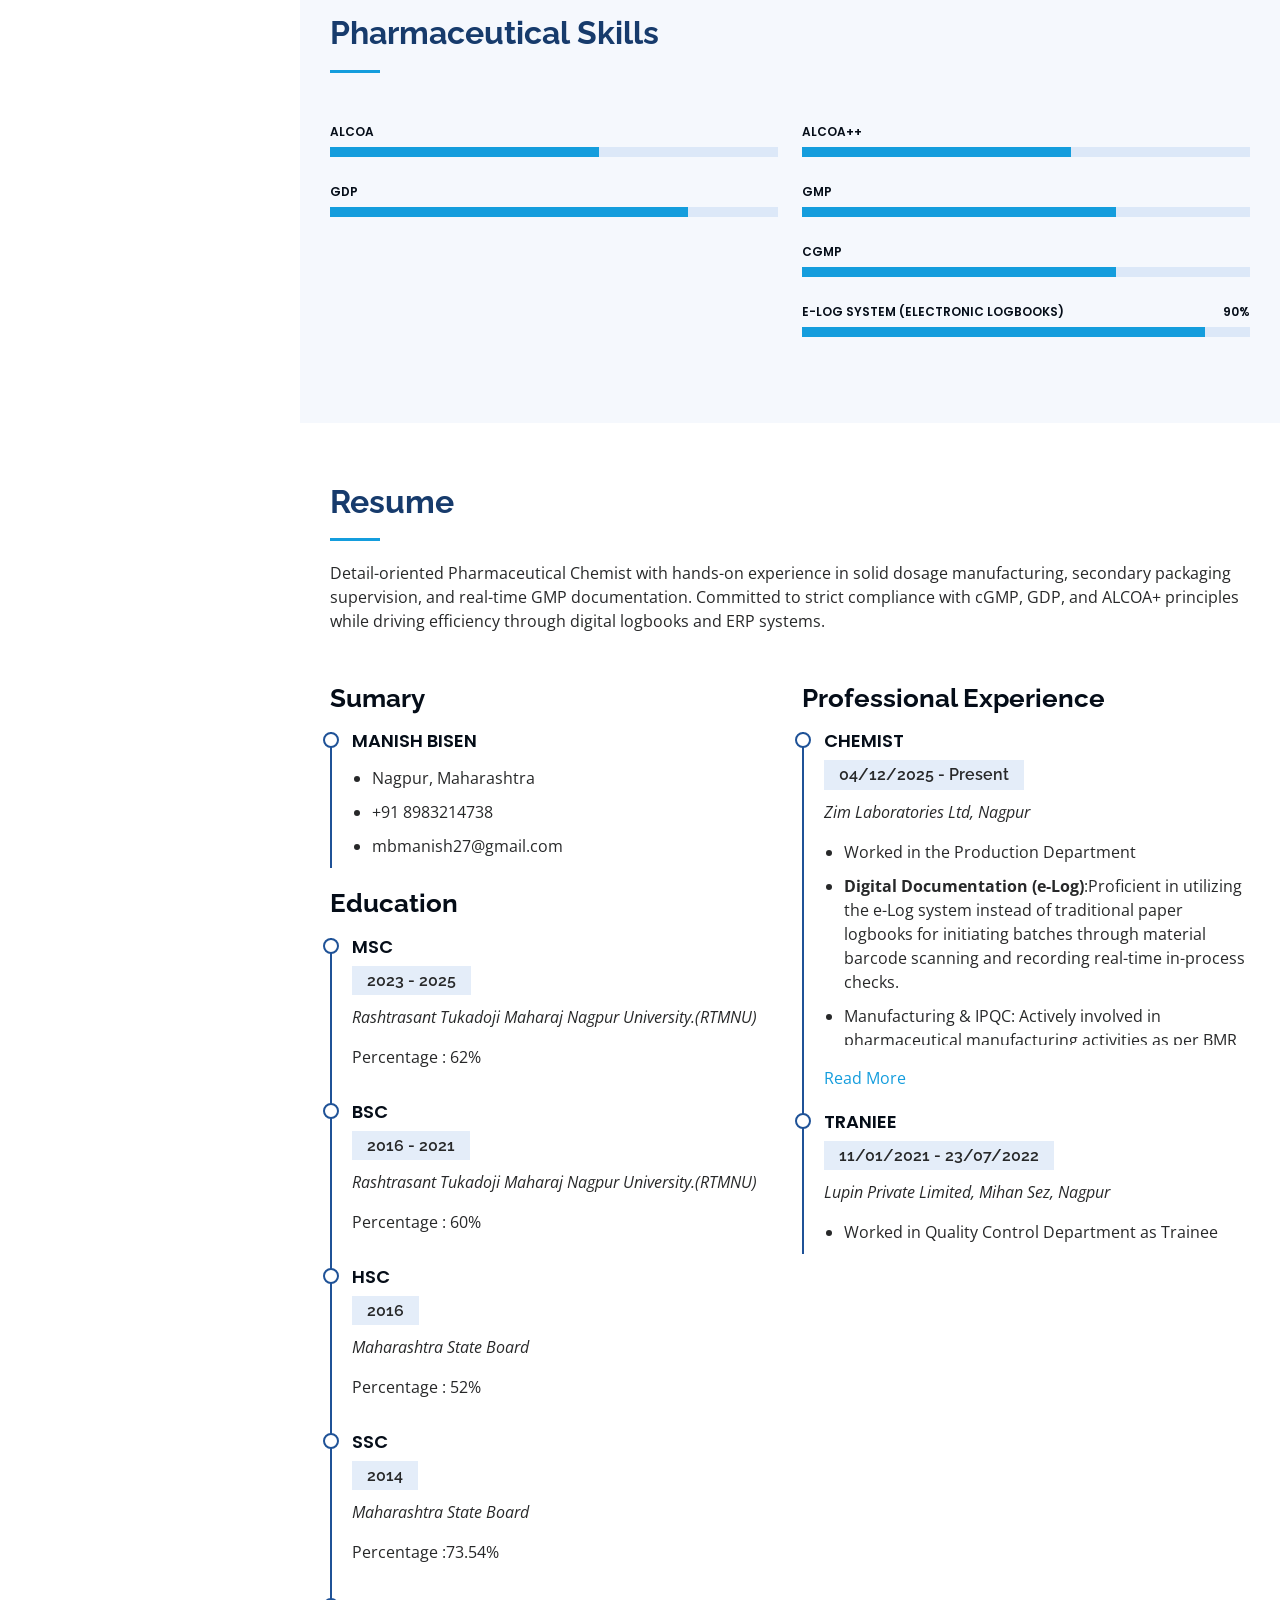
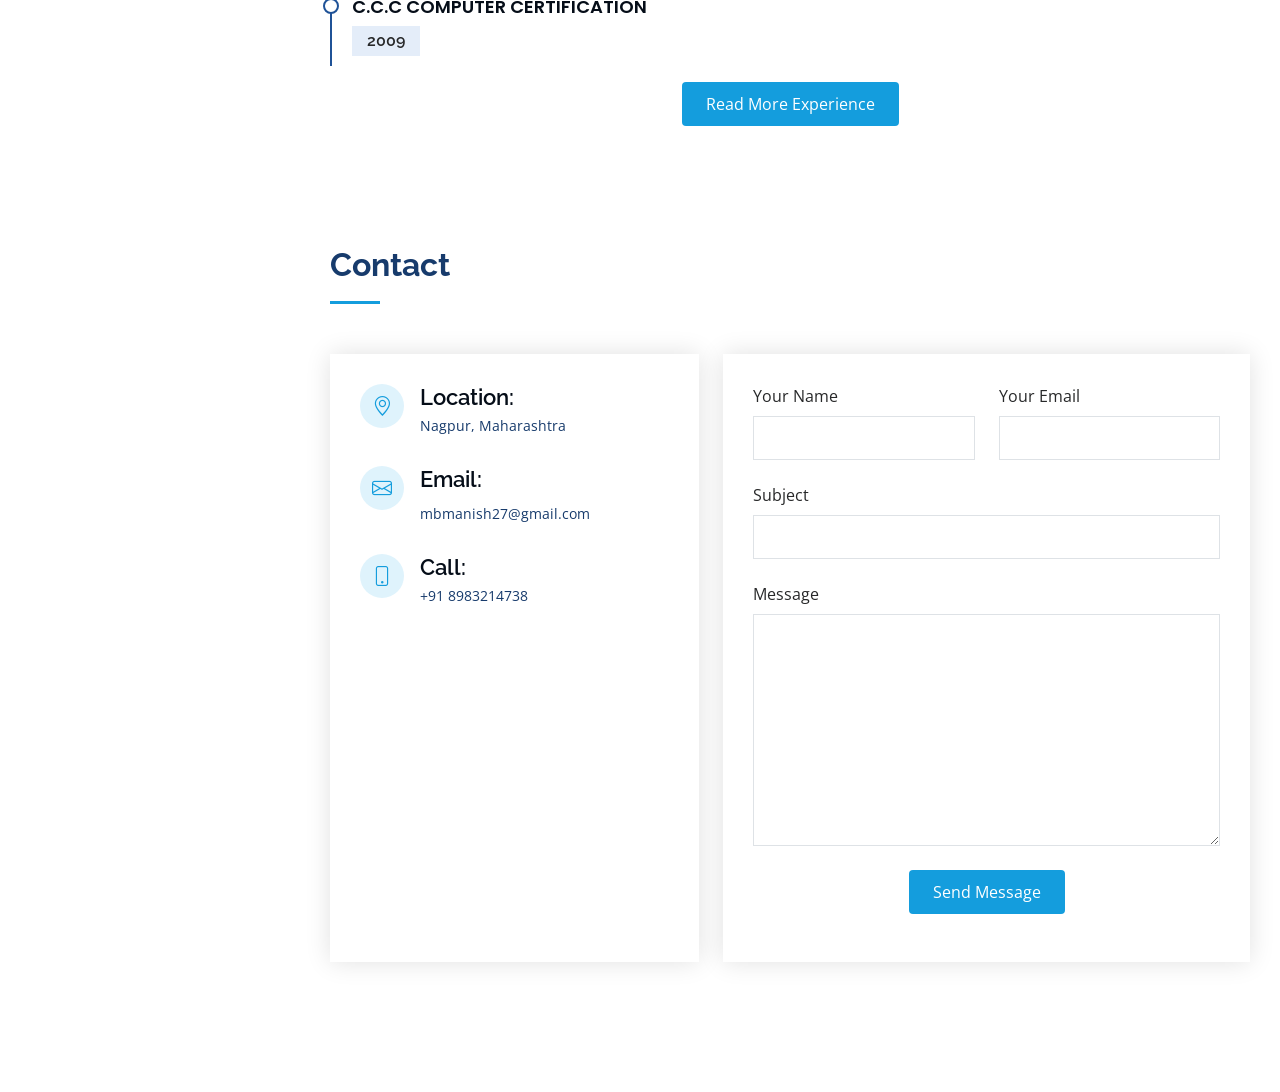
==== commit 700ad49a: "small changes add" ====
--- a/index.html
+++ b/index.html
@@ -247,6 +247,16 @@
             </div>
 
             <div class="progress">
+              <span class="skill">cGMP
+                <!-- <i class="val">50%</i> -->
+              </span>
+              <div class="progress-bar-wrap">
+                <div class="progress-bar" role="progressbar" aria-valuenow="70" aria-valuemin="0" aria-valuemax="100">
+                </div>
+              </div>
+            </div>
+
+            <div class="progress">
               <span class="skill">e-Log System (Electronic Logbooks)
                 <i class="val">90%</i>
               </span>
@@ -296,7 +306,7 @@
     </section><!-- End Skills Section -->
 
     <!-- ======= Skills Section ======= -->
-    <section id="skills" class="skills section-bg">
+    <!-- <section id="skills" class="skills section-bg">
       <div class="container">
 
         <div class="section-title">
@@ -397,7 +407,7 @@
         </div>
 
       </div>
-    </section>
+    </section> -->
     <!-- End Skills Section -->
 
 
@@ -539,7 +549,7 @@
             </div> -->
             <div class="resume-item">
               <h4>Traniee</h4>
-              <h5>11/01/2021 - 23/07/202</h5>
+              <h5>11/01/2021 - 23/07/2022</h5>
               <p><em>Lupin Private Limited, Mihan Sez, Nagpur</em></p>
               <ul>
                 <li>Worked in Quality Control Department as Trainee</li>
@@ -553,132 +563,7 @@
 
     </section><!-- End Resume Section -->
 
-    <!-- ======= Portfolio Section ======= -->
-    <section id="portfolio" class="portfolio section-bg">
-      <div class="container">
-
-        <div class="section-title">
-          <h2>Portfolio</h2>
-          <p></p>
-        </div>
-
-        <div class="row" data-aos="fade-up">
-          <div class="col-lg-12 d-flex justify-content-center">
-            <ul id="portfolio-flters">
-              <li data-filter="*" class="filter-active">All</li>
-              <li data-filter=".filter-app">App</li>
-
-              <li data-filter=".filter-web">Web</li>
-            </ul>
-          </div>
-        </div>
-
-        <div class="row portfolio-container" data-aos="fade-up" data-aos-delay="100">
-
-          <div class="col-lg-6 col-md-6 portfolio-item filter-app">
-            <div class="portfolio-wrap">
-              <img src="assets/img/portfolio/admin-dashboard.png" class="img-fluid" alt=""
-                style="width: 700px; height: 230px;">
-              <div class="portfolio-links">
-                <a href="assets/img/portfolio/portfolio-1.jpg" data-gallery="portfolioGallery"
-                  class="portfolio-lightbox" title="App 1"><i class="bx bx-plus"></i></a>
-                <a href="portfolio-details.html" title="More Details"><i class="bx bx-link"></i></a>
-              </div>
-            </div>
-          </div>
-
-          <!-- <div class="col-lg-4 col-md-6 portfolio-item filter-web">
-            <div class="portfolio-wrap">
-              <img src="assets/img/portfolio/portfolio-2.jpg" class="img-fluid" alt="">
-              <div class="portfolio-links">
-                <a href="assets/img/portfolio/portfolio-2.jpg" data-gallery="portfolioGallery" class="portfolio-lightbox" title="Web 3"><i class="bx bx-plus"></i></a>
-                <a href="portfolio-details.html" title="More Details"><i class="bx bx-link"></i></a>
-              </div>
-            </div>
-          </div> -->
-
-          <div class="col-lg-6 col-md-6 portfolio-item filter-app">
-            <div class="portfolio-wrap">
-              <img src="assets/img/portfolio/kohinoortez-footer.png" class="img-fluid" alt="" style="height: 220px;">
-              <div class="portfolio-links">
-                <a href="" data-gallery="portfolioGallery" class="portfolio-lightbox" title="App 2"><i
-                    class="bx bx-plus"></i></a>
-                <a href="https://kohinoortez.com/" title="More Details"><i class="bx bx-link"></i></a>
-              </div>
-            </div>
-          </div>
-
-          <div class="col-lg-6 col-md-6 portfolio-item filter-card">
-            <div class="portfolio-wrap">
-              <img src="assets/img/portfolio/react-invoice.png" class="img-fluid" alt="">
-              <div class="portfolio-links">
-                <a href="" data-gallery="portfolioGallery" class="portfolio-lightbox" title="Card 2"><i
-                    class="bx bx-plus"></i></a>
-                <a href="" title="More Details"><i class="bx bx-link"></i></a>
-              </div>
-            </div>
-          </div>
-
-          <div class="col-lg-6 col-md-6 portfolio-item filter-web">
-            <div class="portfolio-wrap">
-              <img src="assets/img/portfolio/react-calculator.png" class="img-fluid" alt=""
-                style="width: 600px; height: 220px;">
-              <div class="portfolio-links">
-                <a href="assets/img/portfolio/react-calculator.png" data-gallery="portfolioGallery"
-                  class="portfolio-lightbox" title="App 2"><i class="bx bx-plus"></i></a>
-                <a href="https://react-js-calculator-beige.vercel.app/" target="_blank" title="More Details"><i
-                    class="bx bx-link"></i></a>
-              </div>
-            </div>
-          </div>
-
-          <!--  <div class="col-lg-4 col-md-6 portfolio-item filter-app">
-            <div class="portfolio-wrap">
-              <img src="assets/img/portfolio/" class="img-fluid" alt="">
-              <div class="portfolio-links">
-                <a href="assets/img/portfolio/portfolio-6.jpg" data-gallery="portfolioGallery" class="portfolio-lightbox" title="App 3"><i class="bx bx-plus"></i></a>
-                <a href="portfolio-details.html" title="More Details"><i class="bx bx-link"></i></a>
-              </div>
-            </div>
-          </div> -->
-
-          <div class="col-lg-4 col-md-6 portfolio-item filter-card">
-            <div class="portfolio-wrap">
-              <img src="assets/img/portfolio/" class="img-fluid" alt="">
-              <div class="portfolio-links">
-                <a href="assets/img/portfolio/portfolio-7.jpg" data-gallery="portfolioGallery"
-                  class="portfolio-lightbox" title="Card 1"><i class="bx bx-plus"></i></a>
-                <a href="portfolio-details.html" title="More Details"><i class="bx bx-link"></i></a>
-              </div>
-            </div>
-          </div>
-
-          <!-- <div class="col-lg-4 col-md-6 portfolio-item filter-card">
-            <div class="portfolio-wrap">
-              <img src="assets/img/portfolio/" class="img-fluid" alt="">
-              <div class="portfolio-links">
-                <a href="assets/img/portfolio/portfolio-8.jpg" data-gallery="portfolioGallery" class="portfolio-lightbox" title="Card 3"><i class="bx bx-plus"></i></a>
-                <a href="portfolio-details.html" title="More Details"><i class="bx bx-link"></i></a>
-              </div>
-            </div>
-          </div> -->
-
-          <div class="col-lg-4 col-md-6 portfolio-item filter-web">
-            <div class="portfolio-wrap">
-              <img src="assets/img/portfolio/" class="img-fluid" alt="">
-              <div class="portfolio-links">
-                <a href="assets/img/portfolio/portfolio-9.jpg" data-gallery="portfolioGallery"
-                  class="portfolio-lightbox" title="Web 3"><i class="bx bx-plus"></i></a>
-                <a href="portfolio-details.html" title="More Details"><i class="bx bx-link"></i></a>
-              </div>
-            </div>
-          </div>
-
-        </div>
-
-      </div>
-    </section><!-- End Portfolio Section -->
-
+   
 
     <!-- ======= Contact Section ======= -->
     <section id="contact" class="contact">
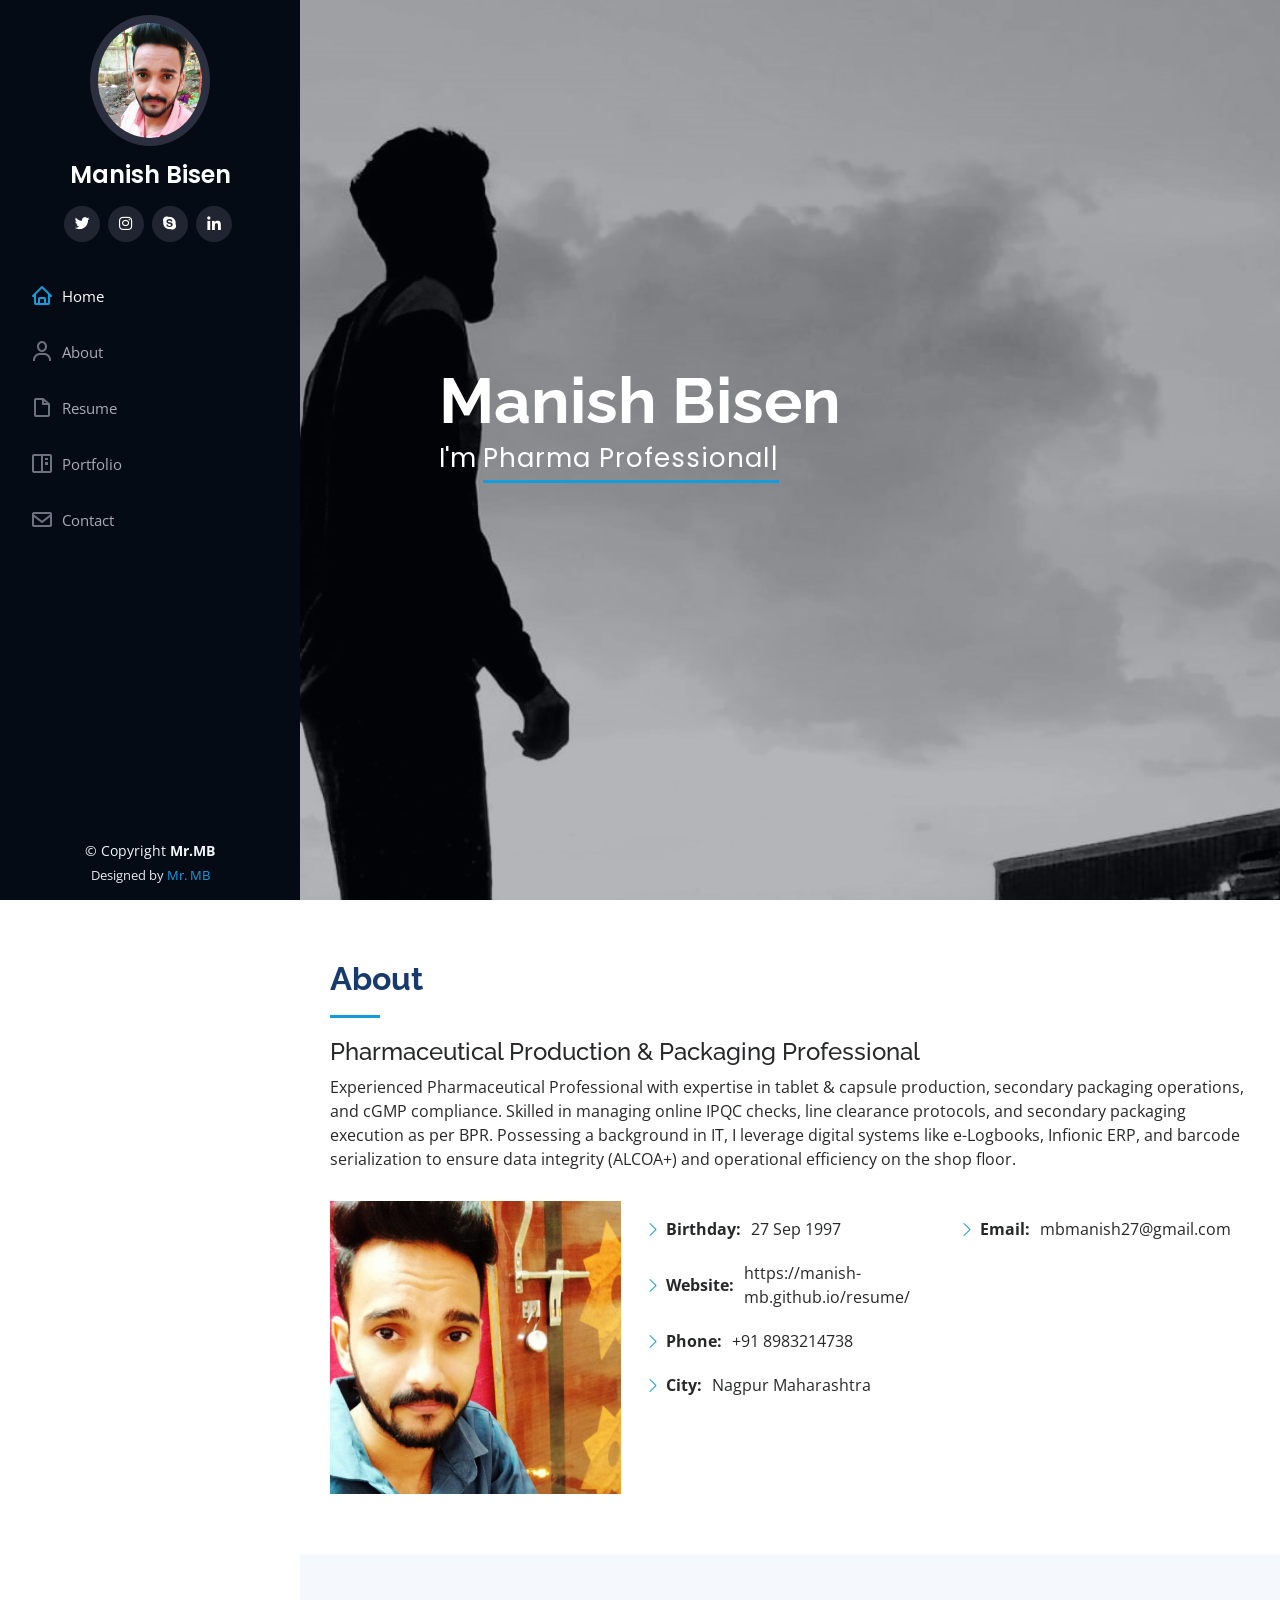
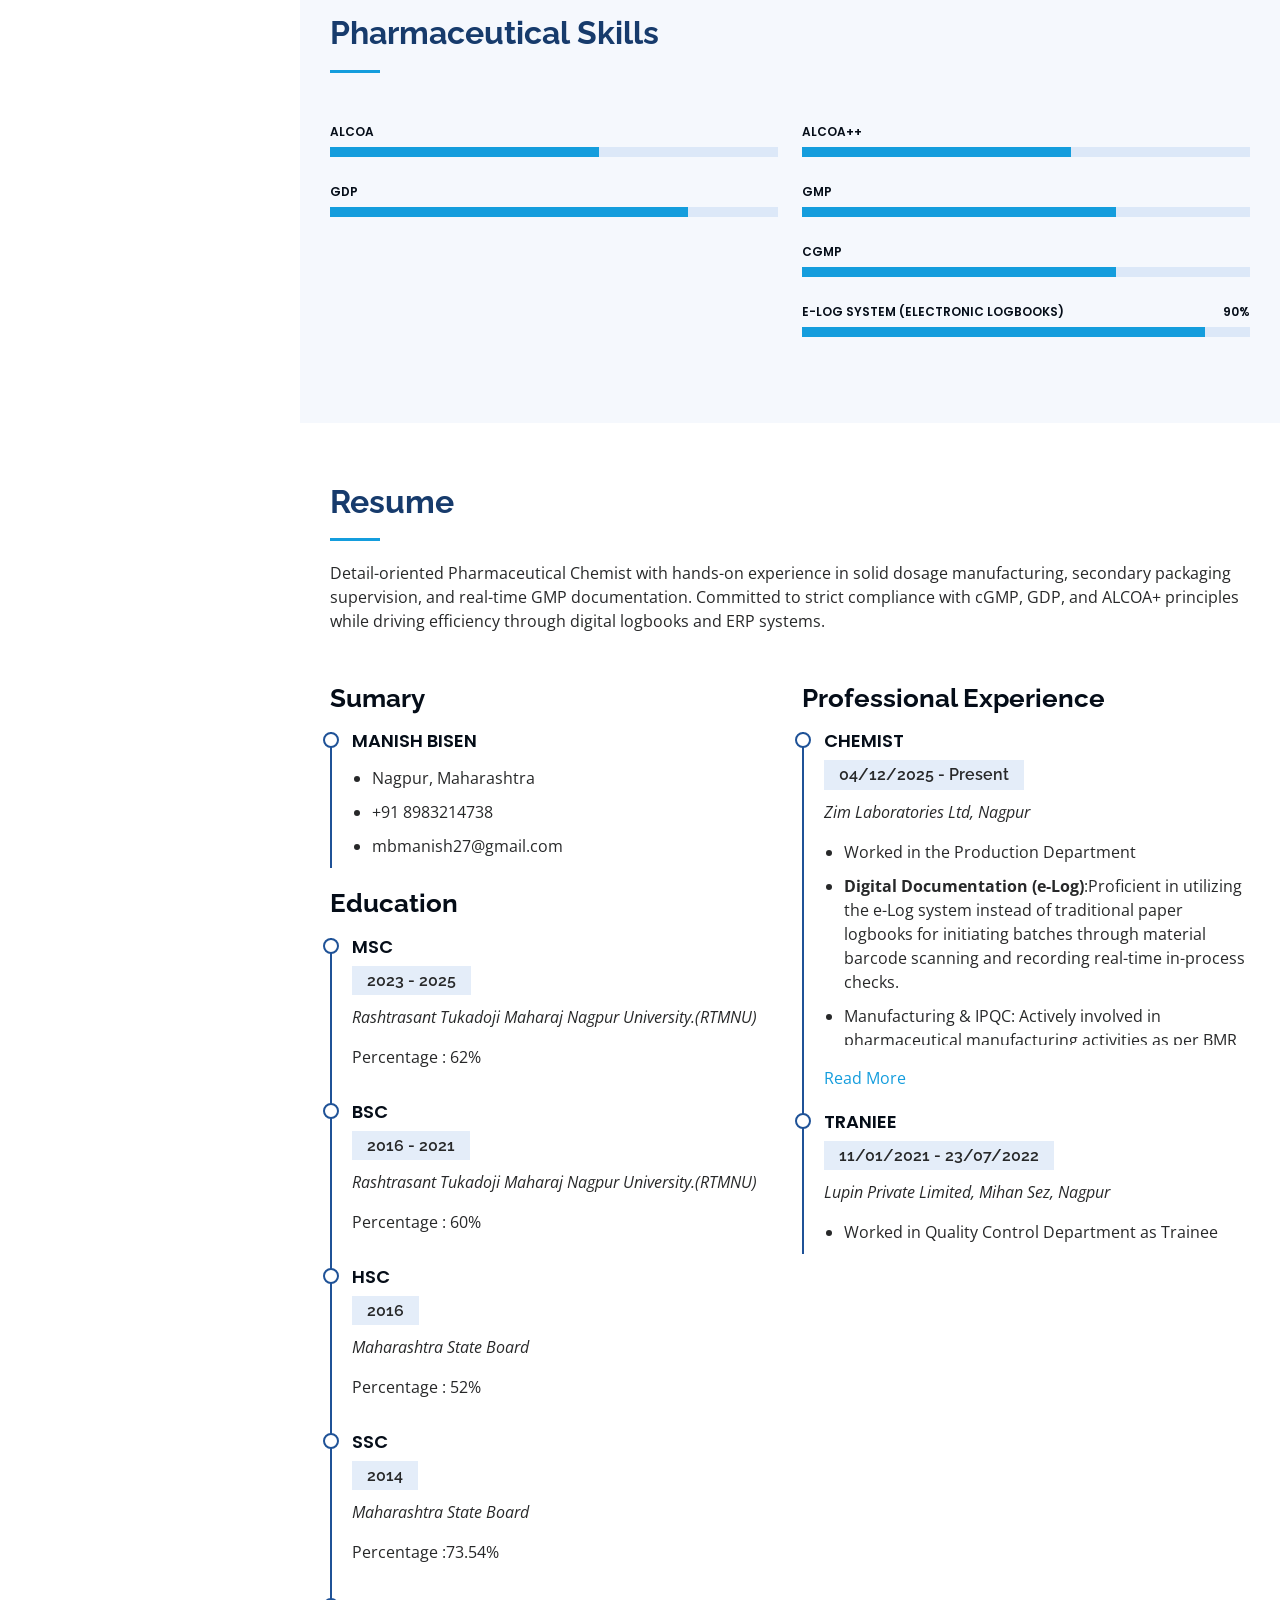
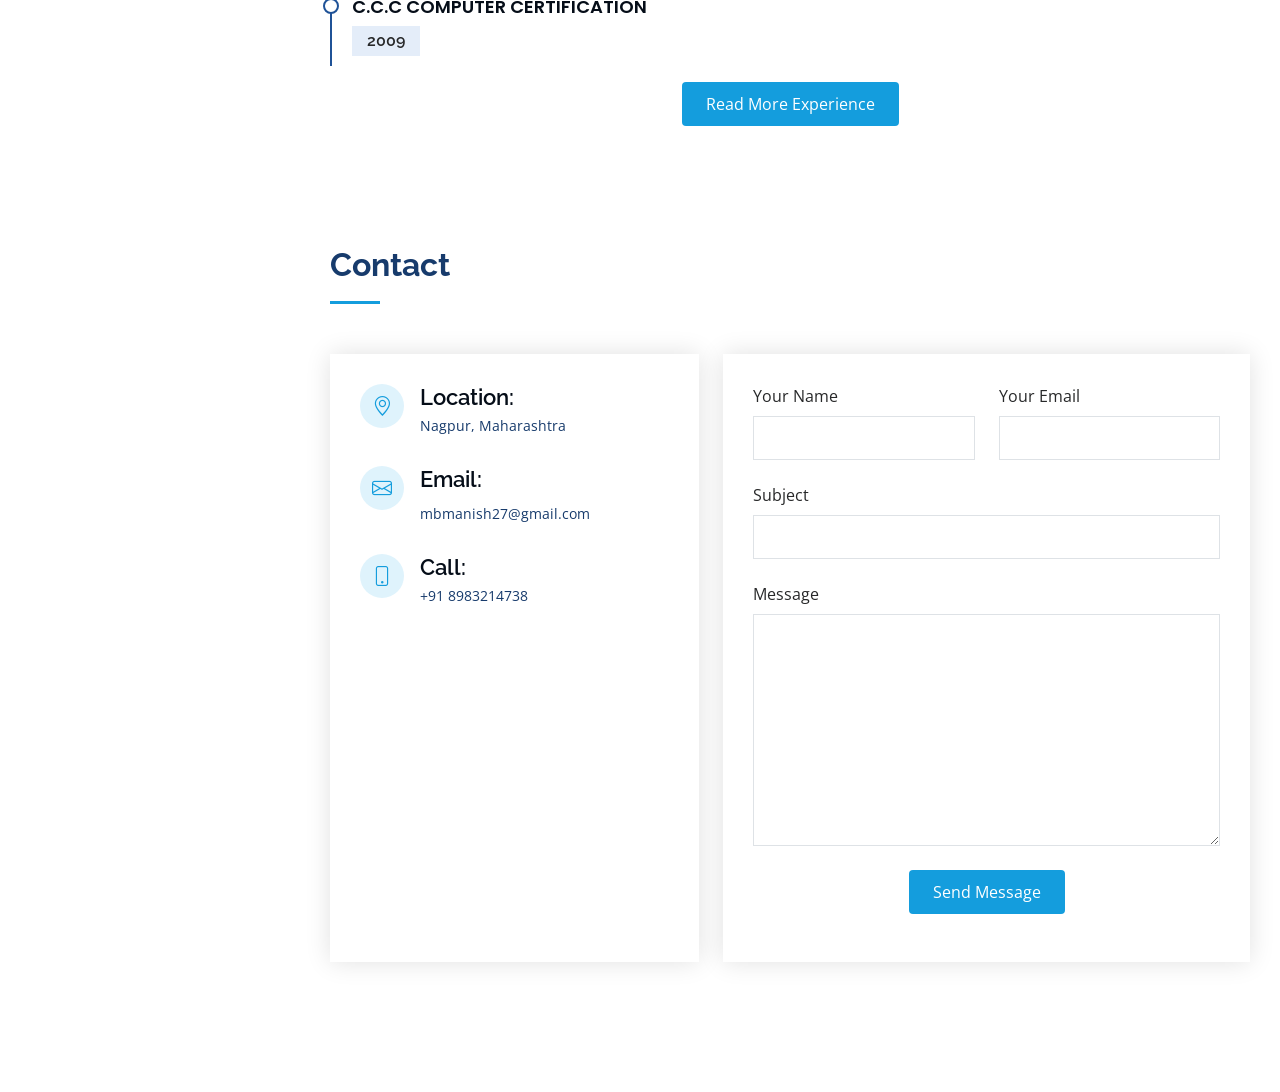
==== commit e32feaac: "experience changes" ====
--- a/index.html
+++ b/index.html
@@ -112,16 +112,16 @@
                     <span>https://manish-mb.github.io/resume/</span>
                   </li>
                   <li><i class="bi bi-chevron-right"></i> <strong>Phone:</strong> <span>+91 8983214738</span></li>
-                  <li><i class="bi bi-chevron-right"></i> <strong>City:</strong> <span>Hingna, Nagpur Maharashtra</span>
+                  <li><i class="bi bi-chevron-right"></i> <strong>City:</strong> <span>Nagpur Maharashtra</span>
                   </li>
                 </ul>
               </div>
               <div class="col-lg-6">
                 <ul>
-                  <li><i class="bi bi-chevron-right"></i> <strong>Age:</strong> <span>25</span></li>
+                  <!-- <li><i class="bi bi-chevron-right"></i> <strong>Age:</strong> <span>25</span></li> -->
                   <!-- <li><i class="bi bi-chevron-right"></i> <strong>Degree:</strong> <span>Bsc</span></li> -->
                   <li><i class="bi bi-chevron-right"></i> <strong>Email:</strong><span>mbmanish27@gmail.com</span></li>
-                  <li><i class="bi bi-chevron-right"></i> <strong>Freelance:</strong> <span>Available</span></li>
+                  <!-- <li><i class="bi bi-chevron-right"></i> <strong>Freelance:</strong> <span>Available</span></li> -->
                 </ul>
               </div>
             </div>
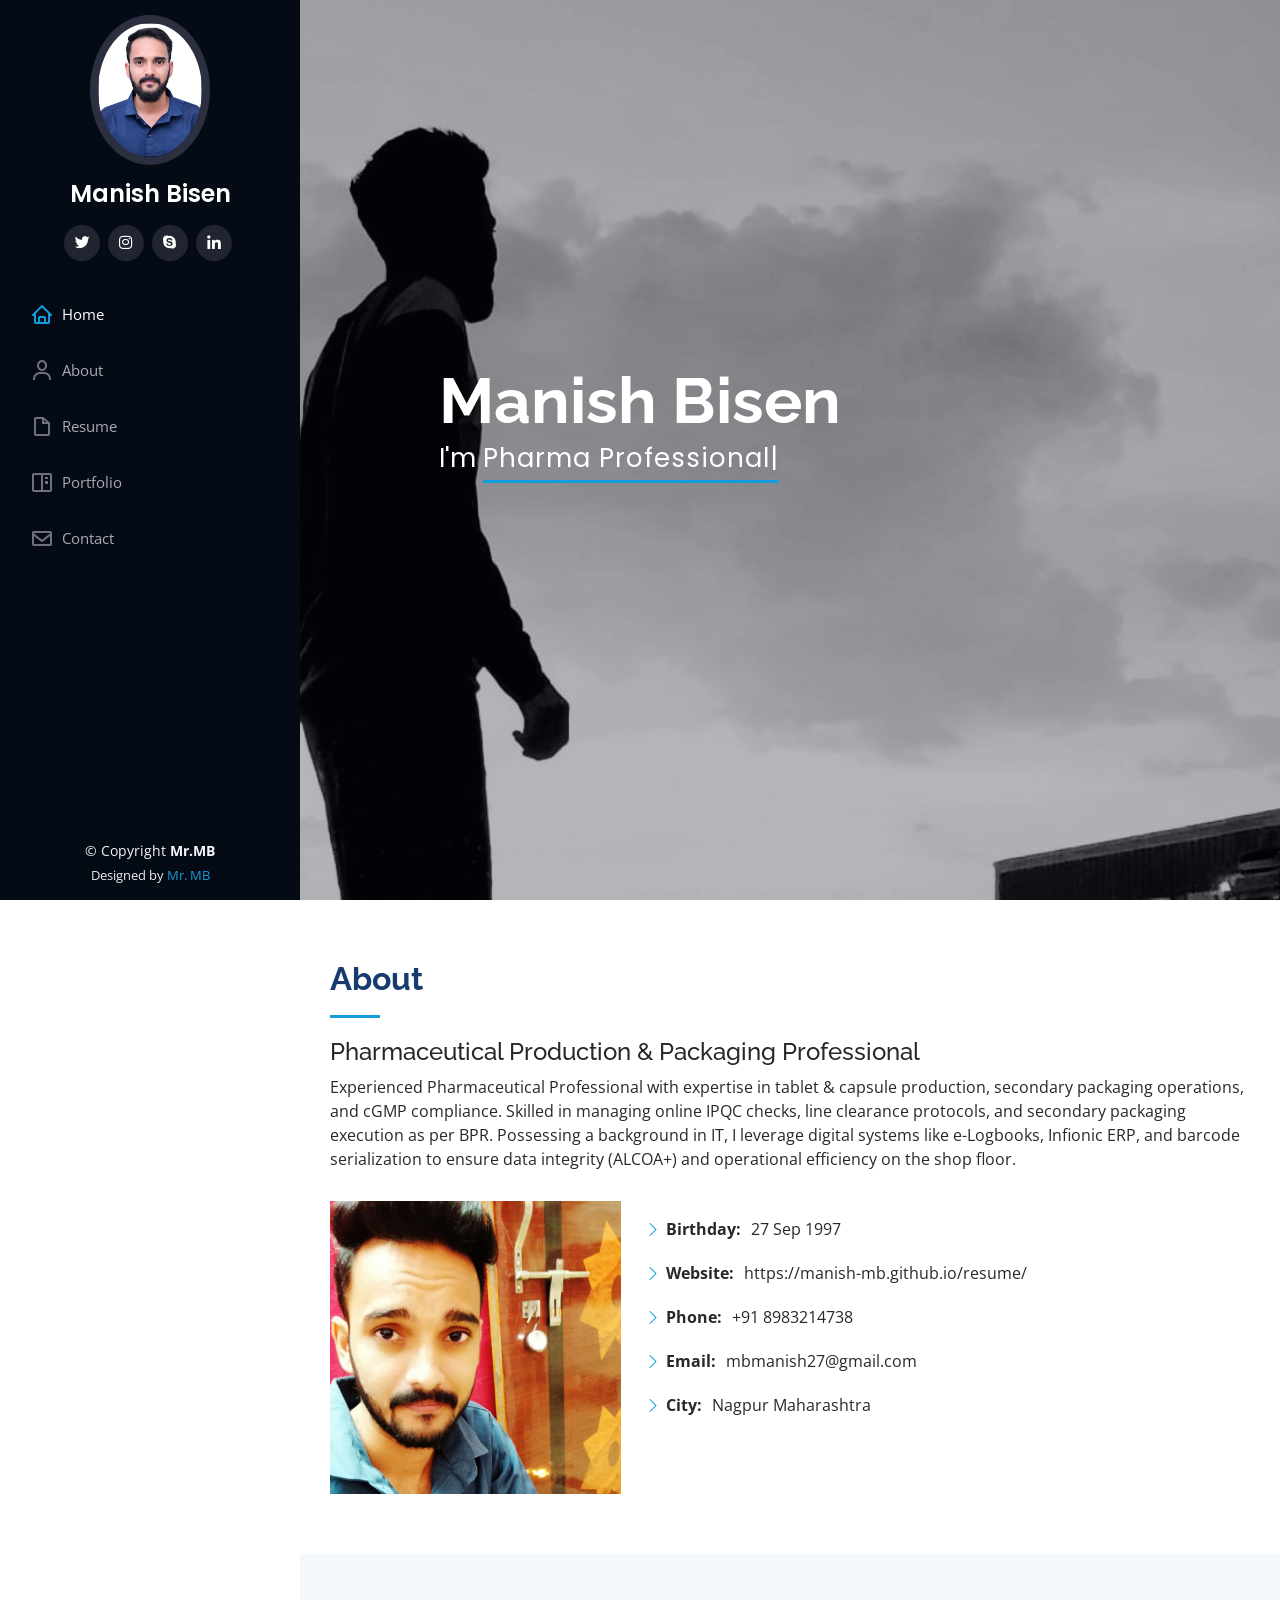
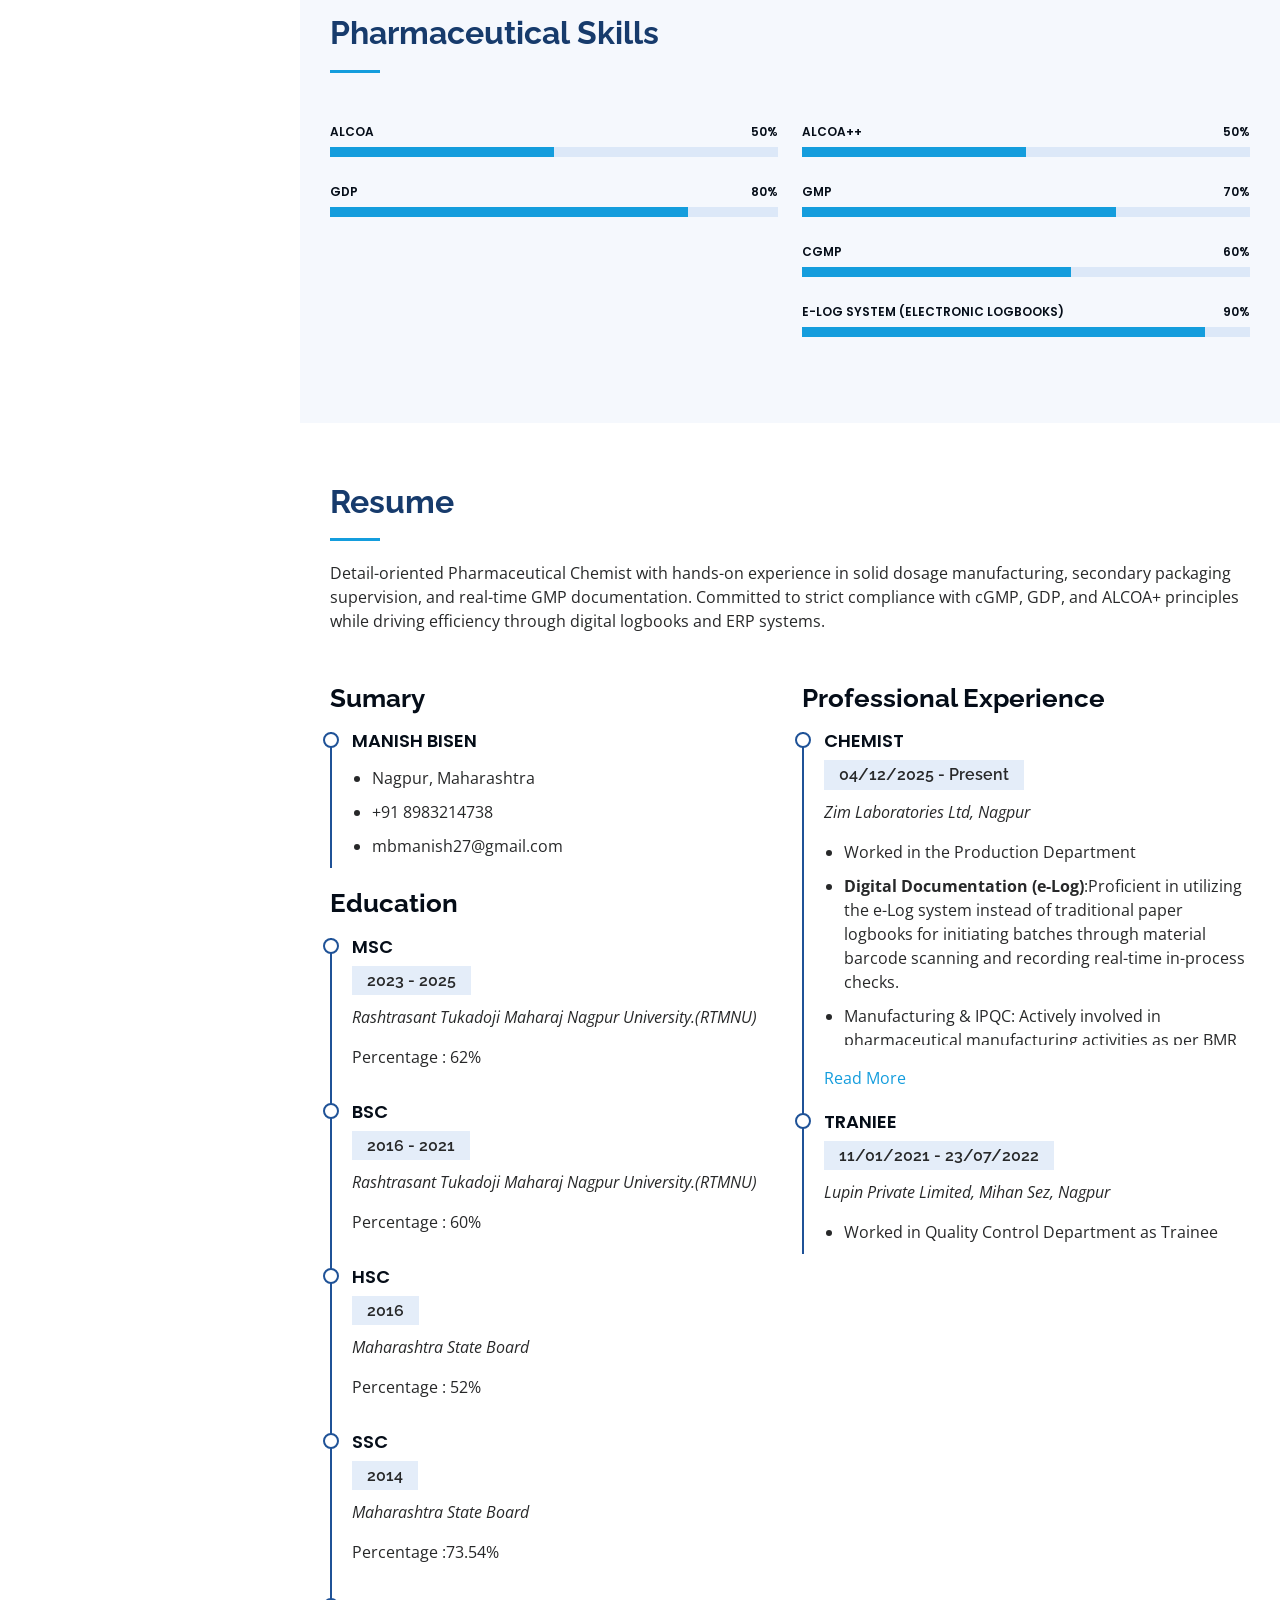
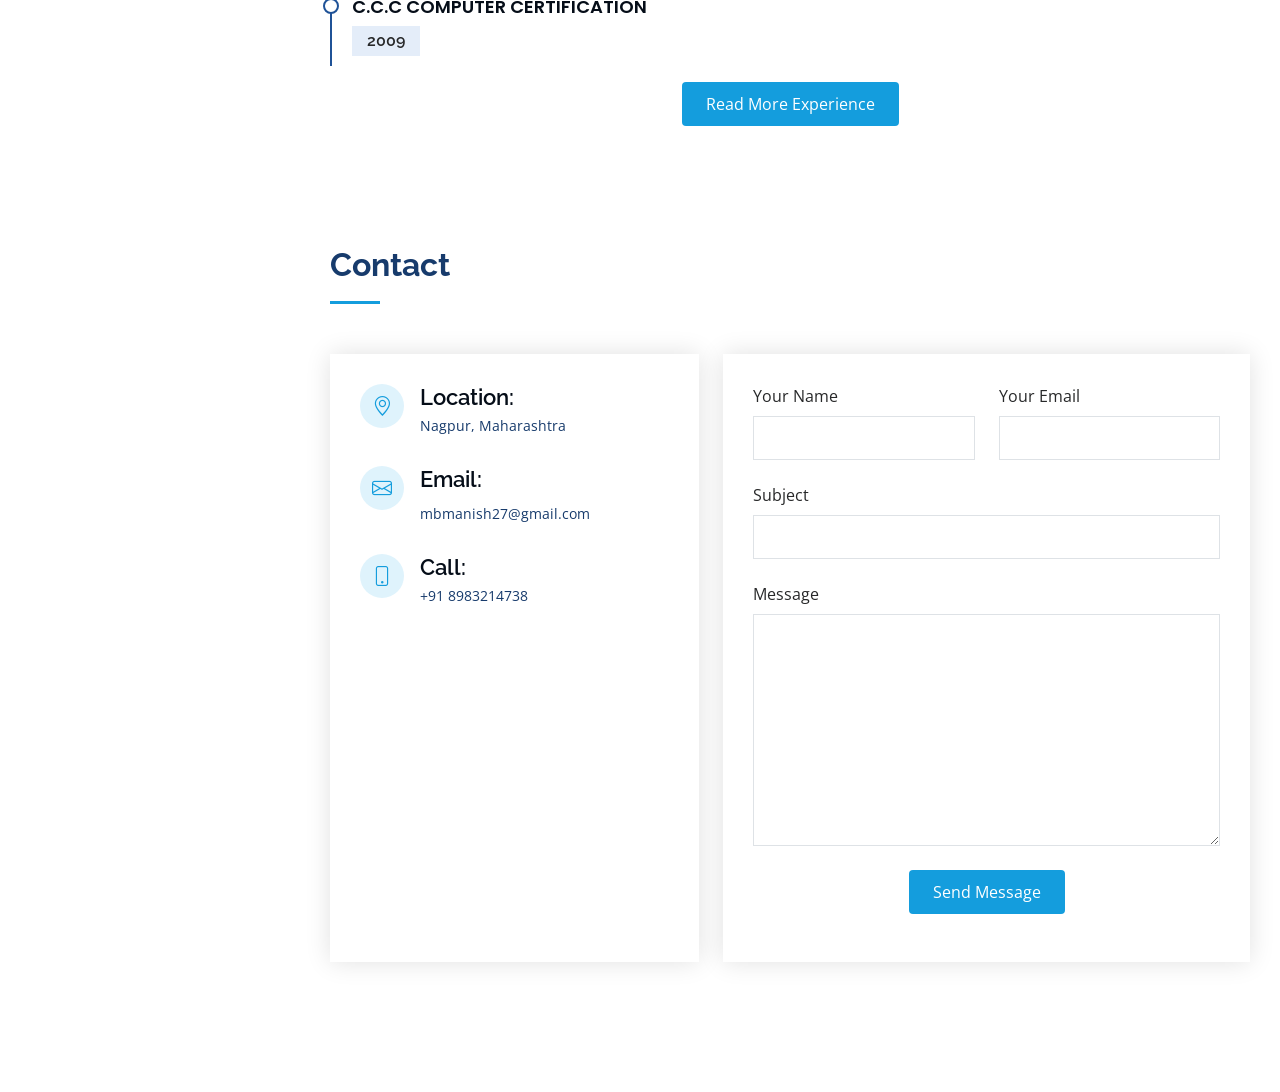
==== commit e74d8a8b: "new side bar image add and others changes" ====
--- a/index.html
+++ b/index.html
@@ -42,7 +42,7 @@
     <div class="d-flex flex-column">
 
       <div class="profile">
-        <img src="assets/img/mani1.jpg" alt="" class="img-fluid rounded-circle">
+        <img src="assets/img/pass-photo-pic2025.jpg" alt="" class="img-fluid rounded-circle">
         <h1 class="text-light"><a href="index.html">Manish Bisen</a></h1>
         <div class="social-links mt-3 text-center">
           <a href="#" class="twitter"><i class="bx bxl-twitter"></i></a>
@@ -105,25 +105,29 @@
 
             </p>
             <div class="row">
-              <div class="col-lg-6">
+              <div class="col-lg-10">
                 <ul>
                   <li><i class="bi bi-chevron-right"></i> <strong>Birthday:</strong> <span>27 Sep 1997</span></li>
                   <li><i class="bi bi-chevron-right"></i> <strong>Website:</strong>
                     <span>https://manish-mb.github.io/resume/</span>
                   </li>
                   <li><i class="bi bi-chevron-right"></i> <strong>Phone:</strong> <span>+91 8983214738</span></li>
+                   <li><i class="bi bi-chevron-right"></i> <strong>Email:</strong><span>mbmanish27@gmail.com</span></li>
                   <li><i class="bi bi-chevron-right"></i> <strong>City:</strong> <span>Nagpur Maharashtra</span>
+                    
                   </li>
                 </ul>
               </div>
-              <div class="col-lg-6">
+
+              <!-- <div class="col-lg-6">
                 <ul>
-                  <!-- <li><i class="bi bi-chevron-right"></i> <strong>Age:</strong> <span>25</span></li> -->
-                  <!-- <li><i class="bi bi-chevron-right"></i> <strong>Degree:</strong> <span>Bsc</span></li> -->
-                  <li><i class="bi bi-chevron-right"></i> <strong>Email:</strong><span>mbmanish27@gmail.com</span></li>
-                  <!-- <li><i class="bi bi-chevron-right"></i> <strong>Freelance:</strong> <span>Available</span></li> -->
+                  <li><i class="bi bi-chevron-right"></i> <strong>Age:</strong> <span>25</span></li>
+                  <li><i class="bi bi-chevron-right"></i> <strong>Degree:</strong> <span>Bsc</span></li>
+                 
+                  <li><i class="bi bi-chevron-right"></i> <strong>Freelance:</strong> <span>Available</span></li>
                 </ul>
-              </div>
+              </div> -->
+
             </div>
             <p>
 
@@ -186,17 +190,17 @@
 
             <div class="progress">
               <span class="skill">ALCOA
-                <!-- <i class="val">90%</i> -->
+                <i class="val">50%</i>
               </span>
               <div class="progress-bar-wrap">
-                <div class="progress-bar" role="progressbar" aria-valuenow="60" aria-valuemin="0" aria-valuemax="100">
+                <div class="progress-bar" role="progressbar" aria-valuenow="50" aria-valuemin="0" aria-valuemax="100">
                 </div>
               </div>
             </div>
 
             <div class="progress">
               <span class="skill">GDP
-                <!-- <i class="val">70%</i> -->
+                <i class="val">80%</i>
               </span>
               <div class="progress-bar-wrap">
                 <div class="progress-bar" role="progressbar" aria-valuenow="80" aria-valuemin="0" aria-valuemax="100">
@@ -228,30 +232,30 @@
 
             <div class="progress">
               <span class="skill">ALCOA++
-                <!-- <i class="val">70%</i> -->
+                <i class="val">50%</i>
               </span>
               <div class="progress-bar-wrap">
+                <div class="progress-bar" role="progressbar" aria-valuenow="50" aria-valuemin="0" aria-valuemax="100">
+                </div>
+              </div>
+            </div>
+
+            <div class="progress">
+              <span class="skill">GMP
+                <i class="val">70%</i>
+              </span>
+              <div class="progress-bar-wrap">
+                <div class="progress-bar" role="progressbar" aria-valuenow="70" aria-valuemin="0" aria-valuemax="100">
+                </div>
+              </div>
+            </div>
+
+            <div class="progress">
+              <span class="skill">cGMP
+                <i class="val">60%</i>
+              </span>
+              <div class="progress-bar-wrap">
                 <div class="progress-bar" role="progressbar" aria-valuenow="60" aria-valuemin="0" aria-valuemax="100">
-                </div>
-              </div>
-            </div>
-
-            <div class="progress">
-              <span class="skill">GMP
-                <!-- <i class="val">50%</i> -->
-              </span>
-              <div class="progress-bar-wrap">
-                <div class="progress-bar" role="progressbar" aria-valuenow="70" aria-valuemin="0" aria-valuemax="100">
-                </div>
-              </div>
-            </div>
-
-            <div class="progress">
-              <span class="skill">cGMP
-                <!-- <i class="val">50%</i> -->
-              </span>
-              <div class="progress-bar-wrap">
-                <div class="progress-bar" role="progressbar" aria-valuenow="70" aria-valuemin="0" aria-valuemax="100">
                 </div>
               </div>
             </div>
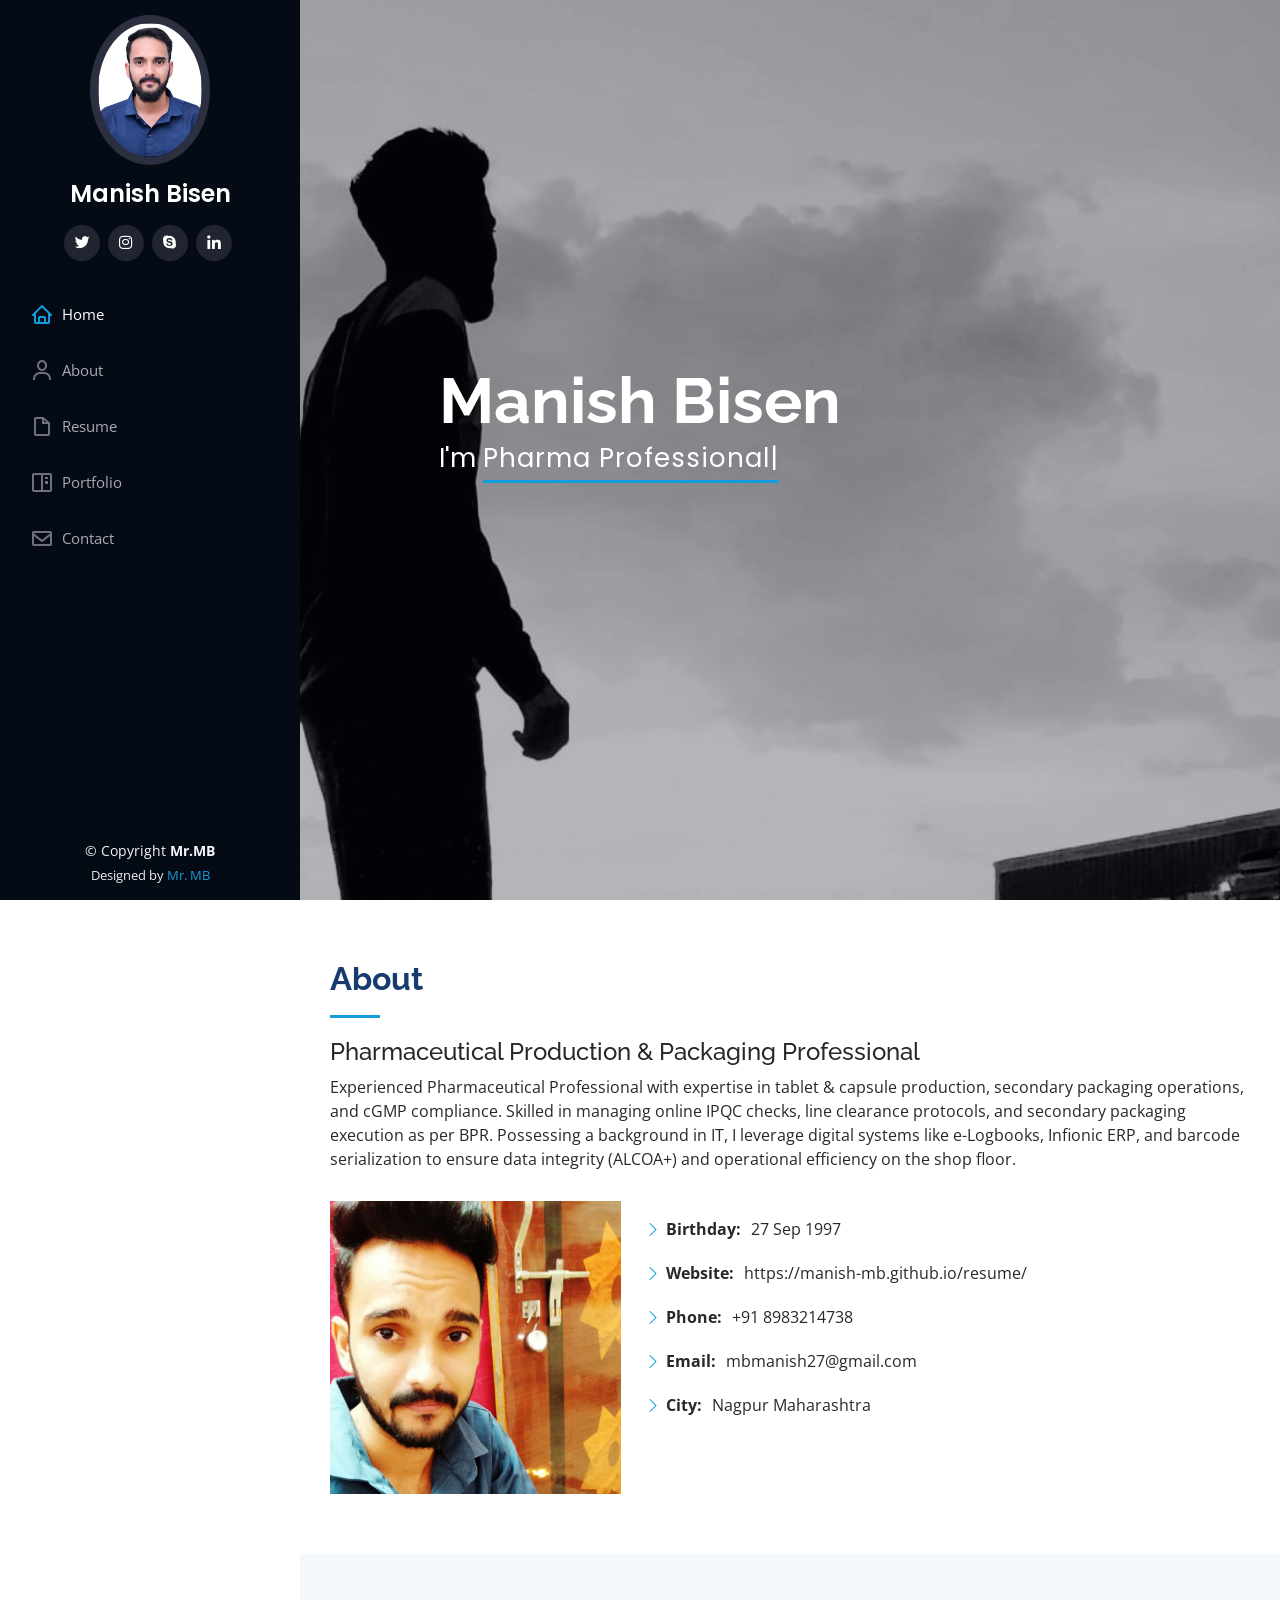
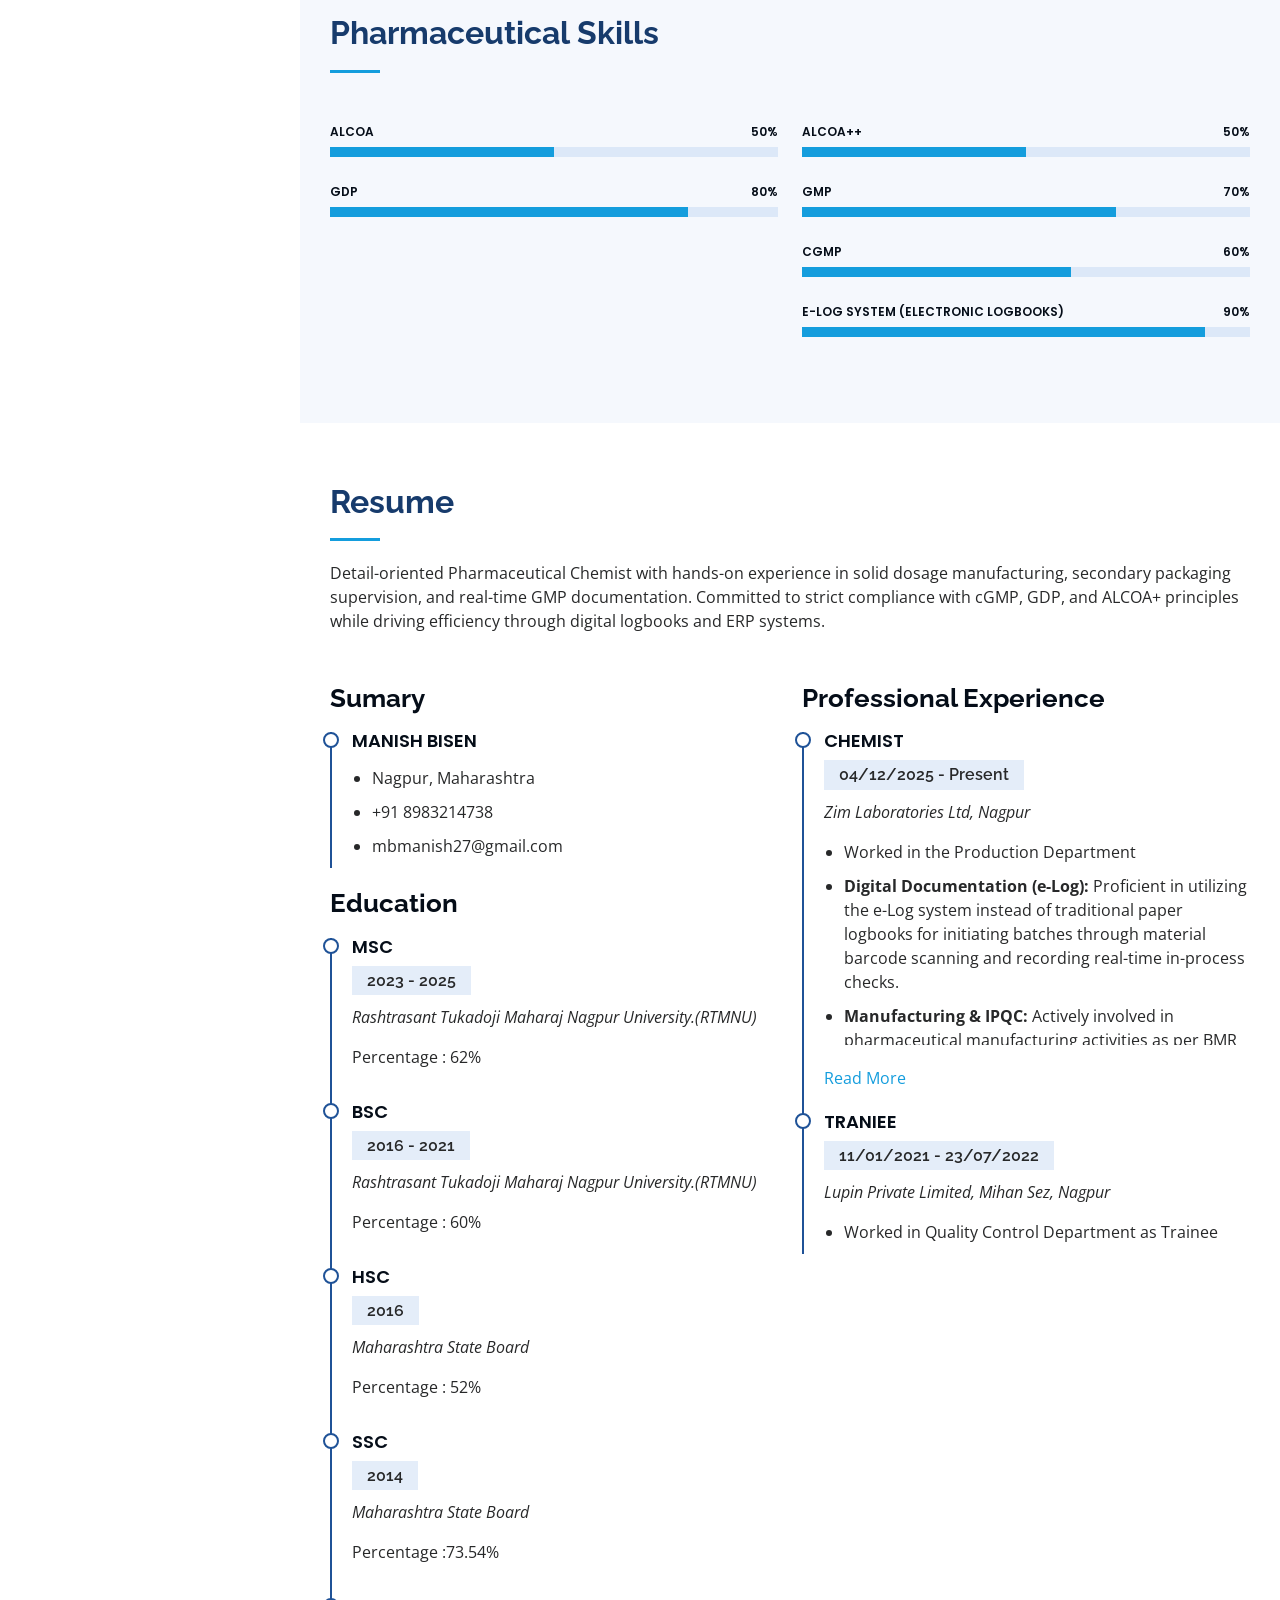
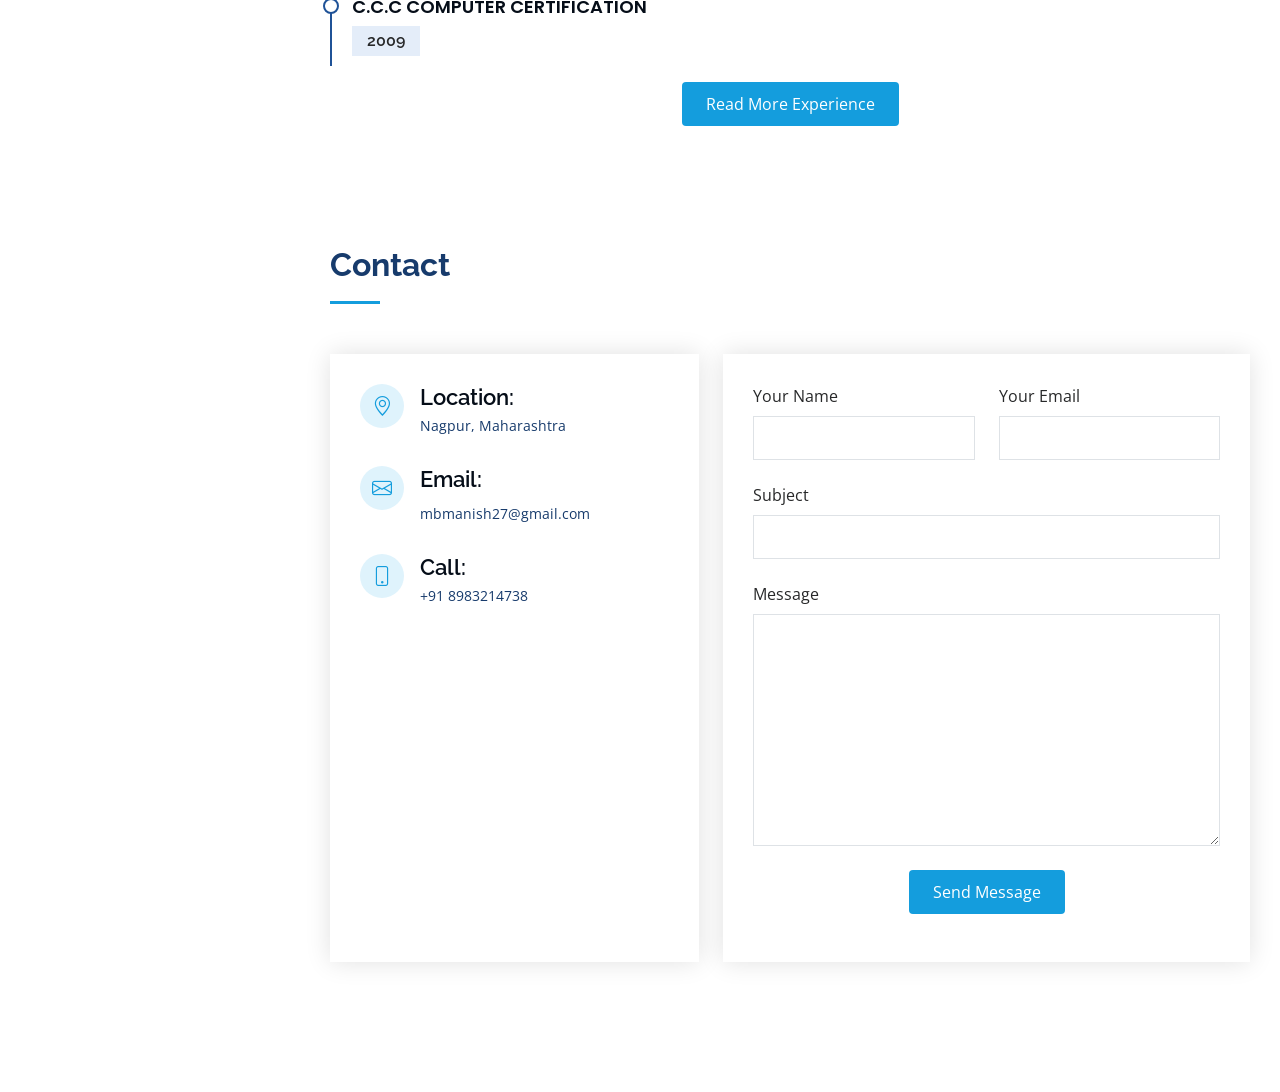
==== commit 1fcb2029: "small changes add" ====
--- a/index.html
+++ b/index.html
@@ -483,33 +483,33 @@
               <p><em>Zim Laboratories Ltd, Nagpur</em></p>
               <ul id="experienceDetails" class="read-more-content">
                 <li>Worked in the Production Department</li>
-                <li><b>Digital Documentation (e-Log)</b>:Proficient in utilizing the e-Log system instead of traditional
+                <li><b>Digital Documentation (e-Log):</b> Proficient in utilizing the e-Log system instead of traditional
                   paper logbooks for initiating
                   batches through material barcode scanning
                   and recording real-time in-process checks.</li>
-                <li>Manufacturing & IPQC: Actively involved in
+                <li><b>Manufacturing & IPQC:</b> Actively involved in
                   pharmaceutical manufacturing activities as
                   per BMR and performing online in-process
                   checks like weight variation, hardness, and
                   friability.</li>
-                <li>Secondary Packing Supervision: Monitoring
+                <li><b>Secondary Packing Supervision:</b> Monitoring
                   the secondary packaging process, ensuring
                   accurate leaflet insertion, and verifying
                   coding/labels on unit cartons as per BPR
                 </li>
-                <li>Packing Quality Control: Conducting online
+                <li><b>Packing Quality Control:</b> Conducting online
                   In-Process Quality Control (IPQC) checks for
                   packaging, including leak tests for
                   strips/blisters and verification of overprinting
                   details (Batch No, Exp Date).</li>
-                <li>
-                  Line Clearance & Compliance: Responsible
+                <li><b>Line Clearance & Compliance:</b>
+                   Responsible
                   for mandatory line clearance before and after
                   batch execution to prevent mix-ups, ensuring
                   strict compliance with cGMP guidelines.
                 </li>
-                <li>
-                  ERP & Reporting: Maintaining real-time GMP
+                <li><b>ERP & Reporting:</b>
+                   Maintaining real-time GMP
                   documentation (BMR/BPR) and reporting
                   daily production/packing output in the
                   Infionic ERP system.
